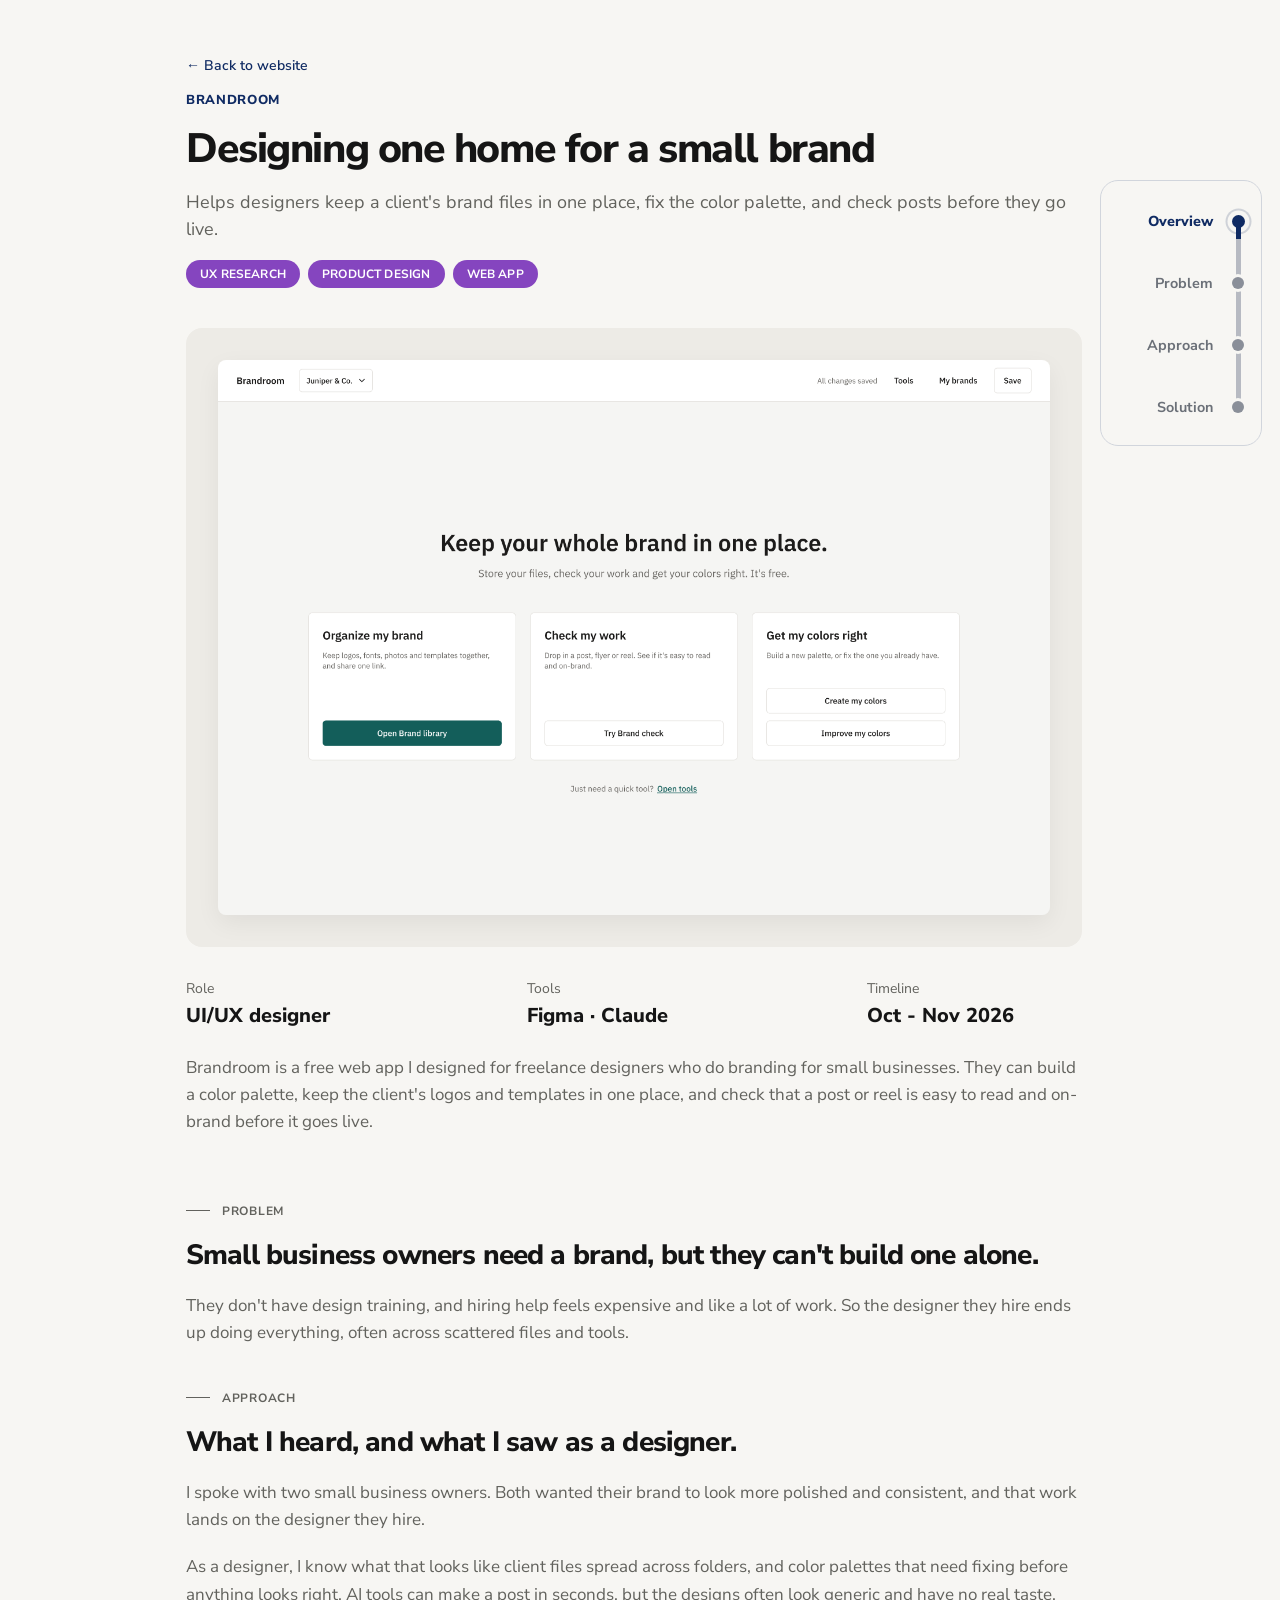
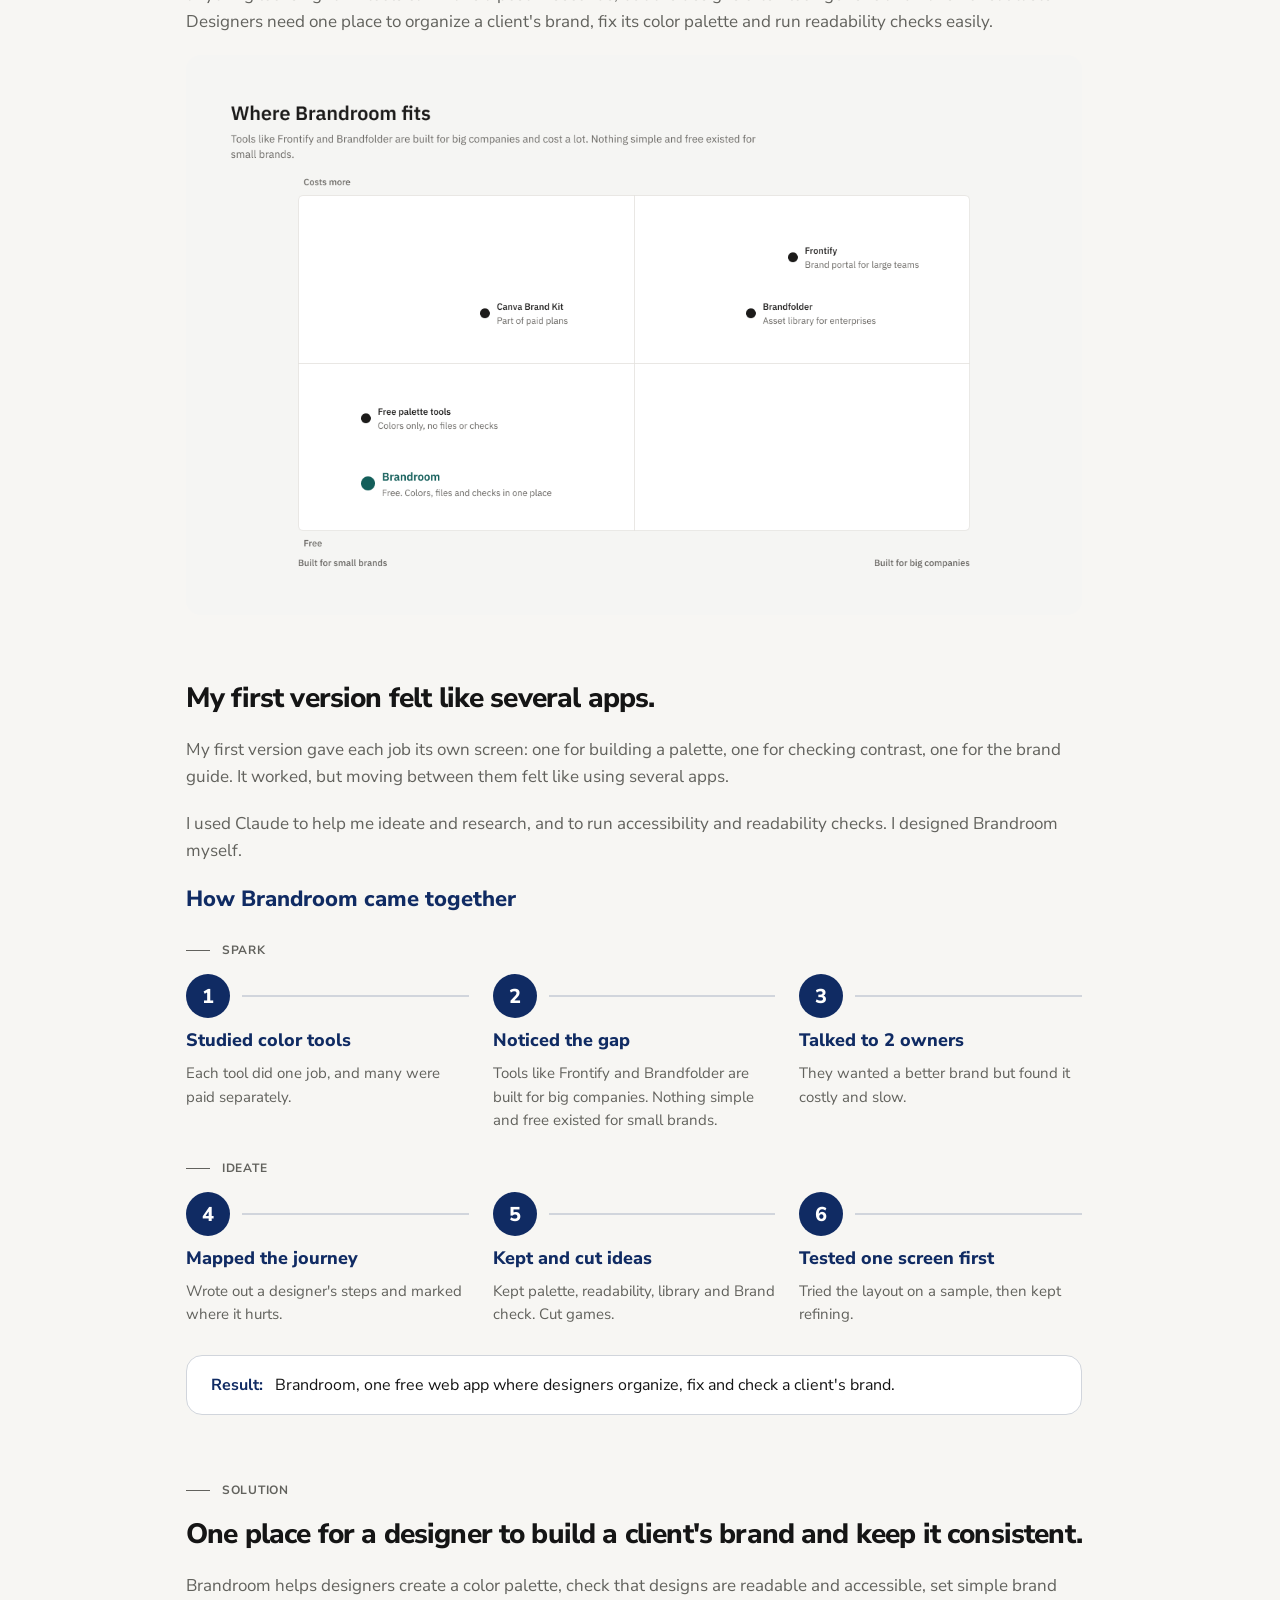
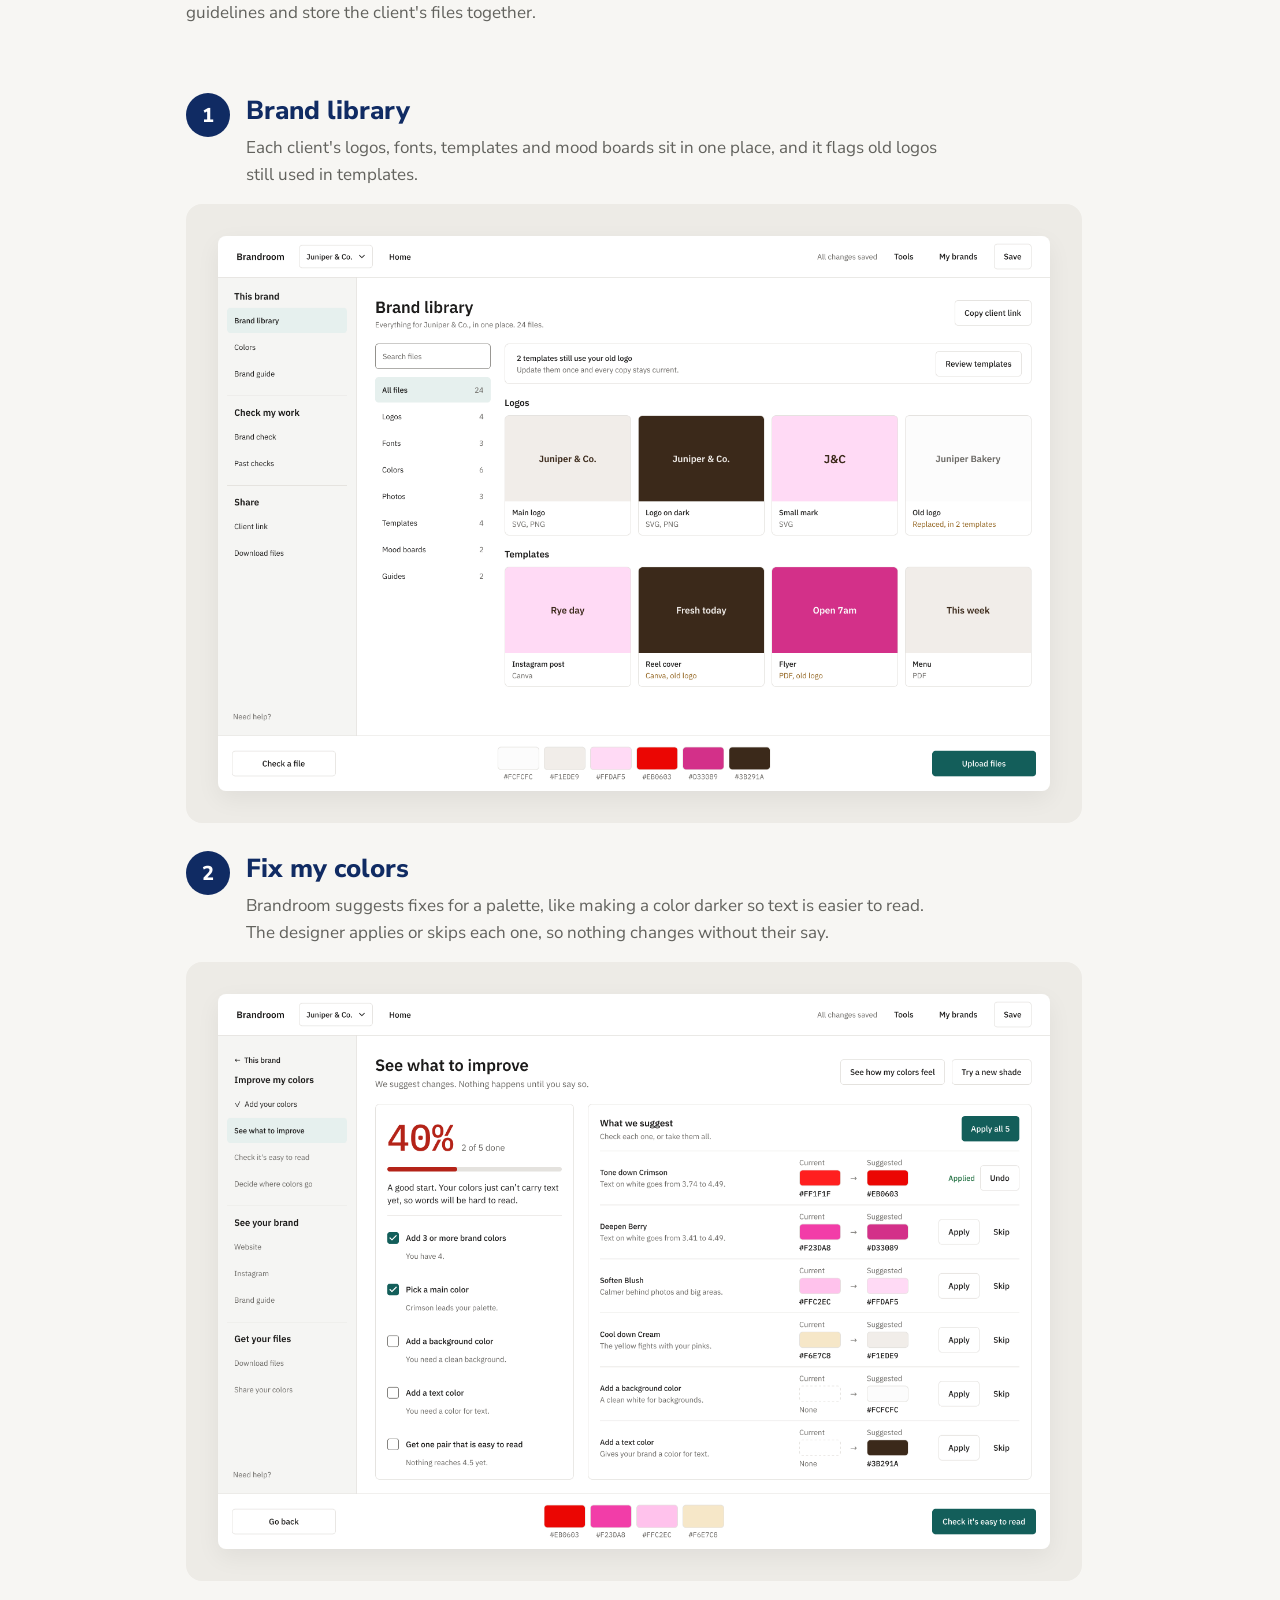
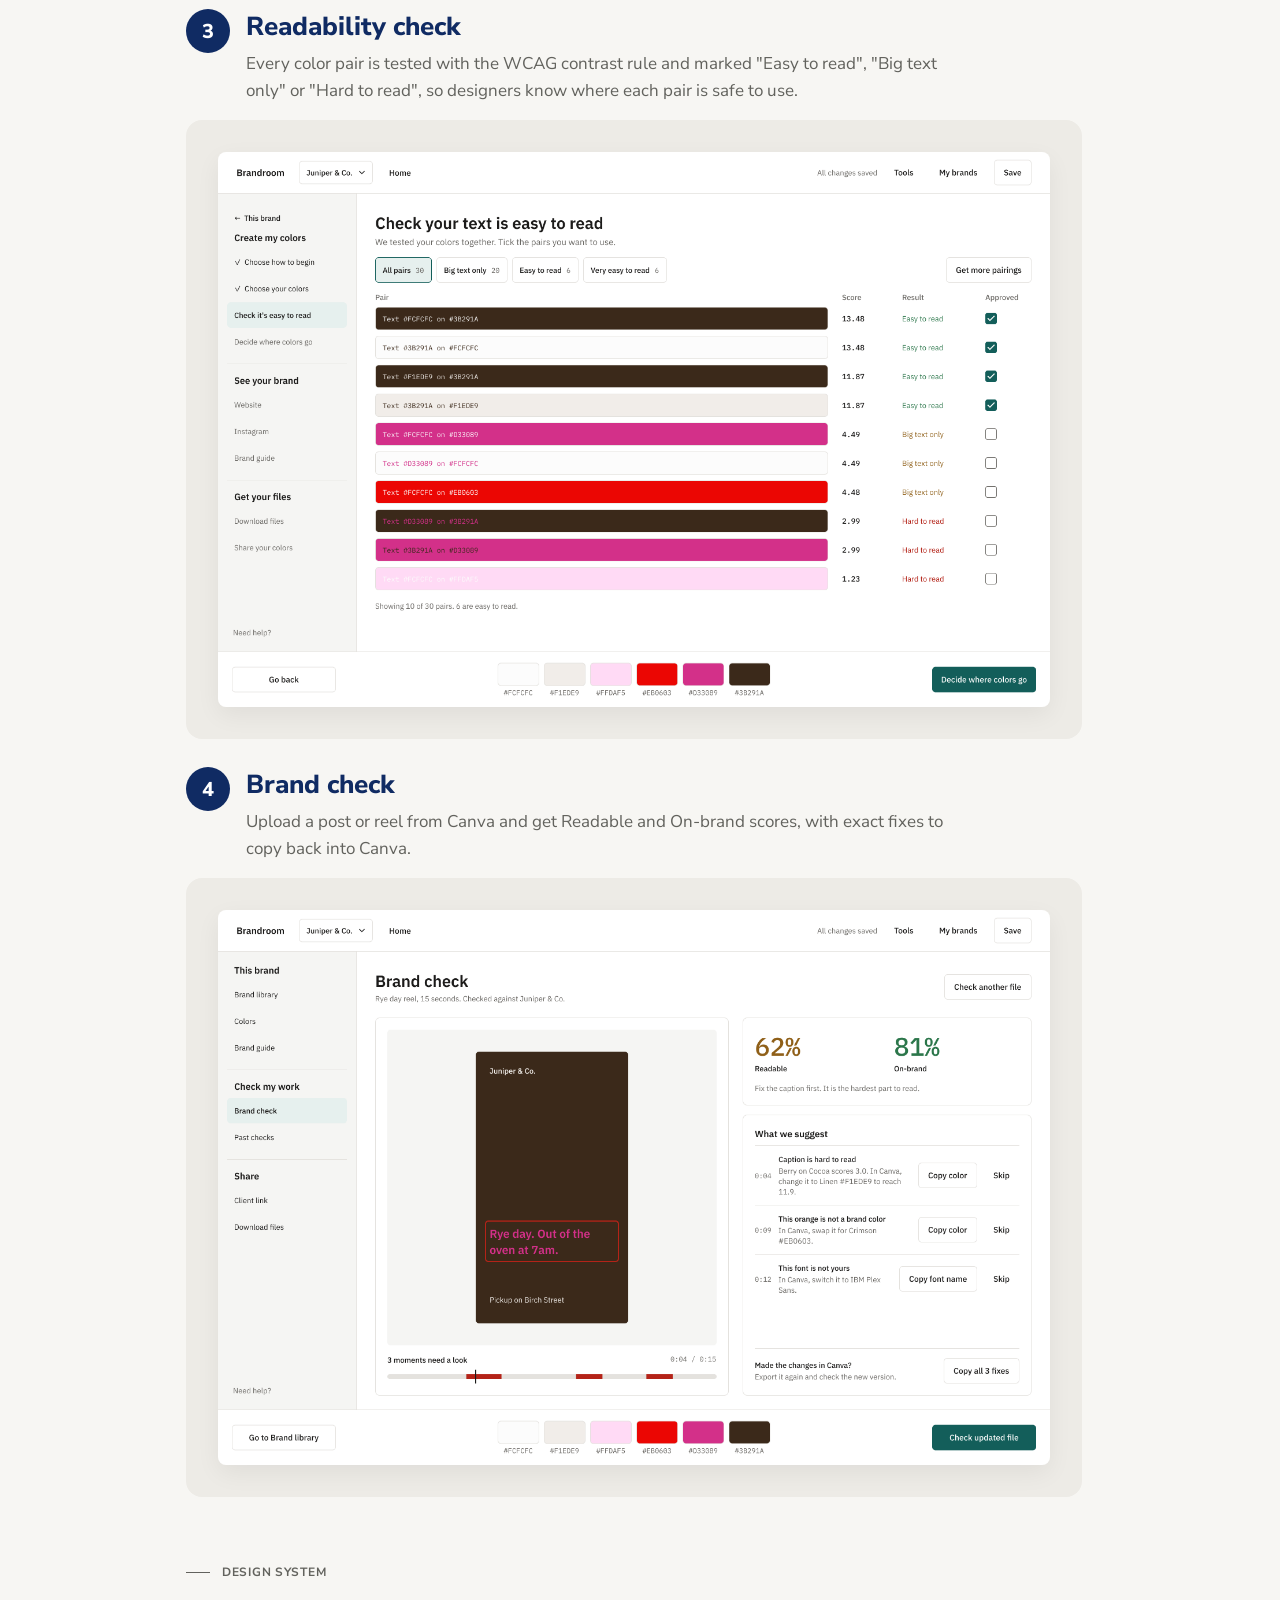
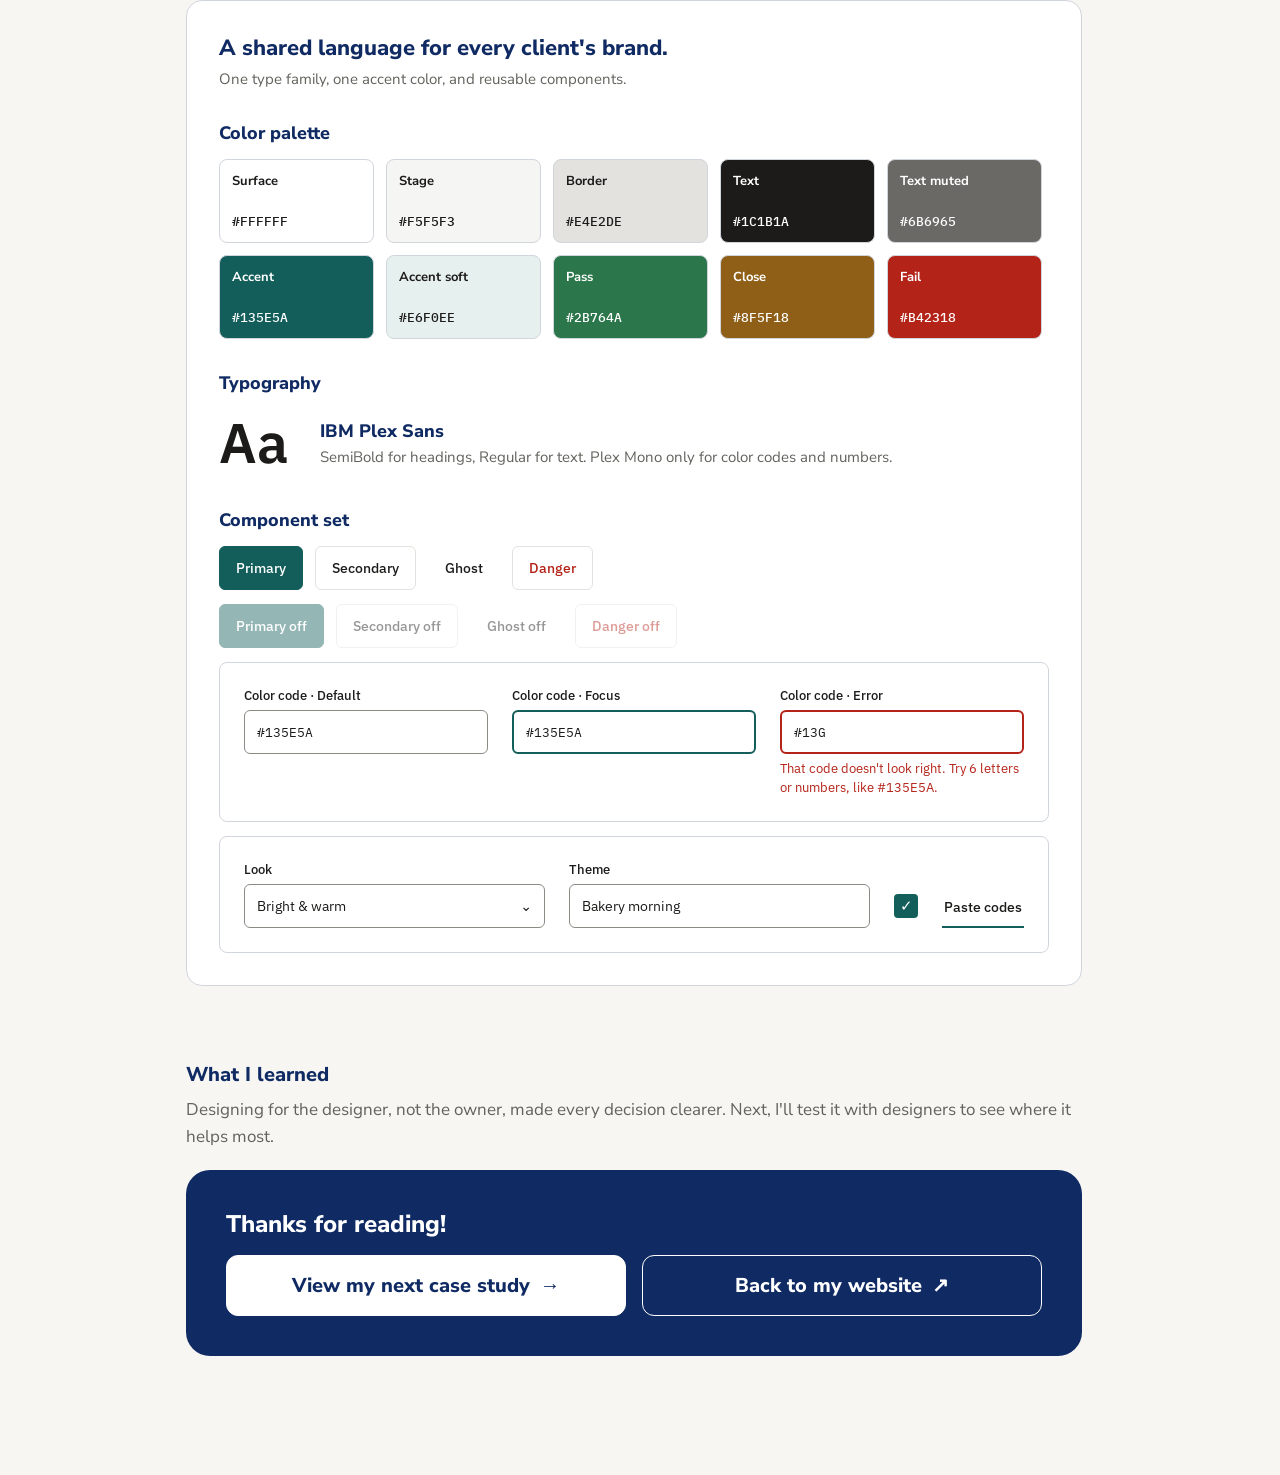
==== brandroom/index.html @ 2a458a7a "Update Brandroom case study subtitle Co-Authored-By: Claude Opus 5.5 <noreply@anthropic.com>" ====
<!doctype html>
<html lang="en">
<head>
<meta charset="UTF-8"><meta name="viewport" content="width=device-width, initial-scale=1"><meta name="theme-color" content="#f7f6f3">
<title>Brandroom | UX/UI case study</title>
<link rel="canonical" href="https://sanjithuiux.design/brandroom/">
<meta name="description" content="A free web app helping designers build a small business's brand, fix its colors and check posts for readability.">
<link rel="icon" href="/assets/favicon.svg" type="image/svg+xml">
<link rel="preconnect" href="https://fonts.googleapis.com"><link rel="preconnect" href="https://fonts.gstatic.com" crossorigin>
<link href="https://fonts.googleapis.com/css2?family=Nunito+Sans:opsz,wght@6..12,400;6..12,600;6..12,700;6..12,800&family=IBM+Plex+Sans:wght@500;600&family=IBM+Plex+Mono:wght@500&display=swap" rel="stylesheet">
<link rel="stylesheet" href="brandroom.css?v=20261110-figma">
<link rel="stylesheet" href="/assets/site-analytics.css?v=20261028-cookieless">
<script src="/assets/site-analytics.js?v=20261029-resume" defer></script>
</head>
<body>
<a class="skip-link" href="#the-problem">Skip to the case study</a>

<nav class="rail" aria-label="Case study sections">
  <span class="progress" aria-hidden="true"></span>
  <ol>
    <li><a href="#overview" aria-current="true">Overview</a></li>
    <li><a href="#the-problem">Problem</a></li>
    <li><a href="#approach">Approach</a></li>
    <li><a href="#the-idea">Solution</a></li>
  </ol>
</nav>

<main class="page">
  <header class="m-header">
    <a class="round" href="/" aria-label="Return to portfolio homepage"><svg viewBox="0 0 24 24" fill="none" stroke="currentColor" stroke-width="1.8" stroke-linecap="round" stroke-linejoin="round" aria-hidden="true"><path d="m3 10 9-7 9 7M5 9v12h5v-7h4v7h5V9"/></svg></a>
    <span class="name">Brandroom</span>
    <button class="round m-toggle" type="button" aria-label="Open section menu" aria-expanded="false" aria-controls="m-menu"><svg viewBox="0 0 24 24" fill="none" stroke="currentColor" stroke-width="2" stroke-linecap="round" aria-hidden="true"><path d="M4 7h16M4 12h16M4 17h16"/></svg></button>
    <nav class="m-menu" id="m-menu" aria-label="Case study sections">
      <a href="#overview">Overview</a><a href="#the-problem">Problem</a><a href="#approach">Approach</a><a href="#the-idea">Solution</a>
    </nav>
  </header>

  <section class="block overview" id="overview" aria-label="Brandroom project overview">
    <a class="back-link" href="/"><span aria-hidden="true">← </span>Back to website</a>
    <p class="kicker">Brandroom</p>
    <h1>Designing one home for a small brand</h1>
    <p class="lede">Helps designers keep a client's brand files in one place, fix the color palette, and check posts before they go live.</p>
    <ul class="tags" aria-label="Project focus"><li>UX Research</li><li>Product Design</li><li>Web App</li></ul>
    <figure class="shot"><img src="assets/brandroom-start.png" alt="Brandroom start screen with three choices: organize my brand, check my work, and get my colors right." width="1440" height="960" fetchpriority="high" decoding="async"></figure>
    <dl class="facts">
      <div><dt>Role</dt><dd>UI/UX designer</dd></div>
      <div><dt>Tools</dt><dd>Figma · Claude</dd></div>
      <div><dt>Timeline</dt><dd>Oct - Nov 2026</dd></div>
    </dl>
    <p class="body">Brandroom is a free web app I designed for freelance designers who do branding for small businesses. They can build a color palette, keep the client's logos and templates in one place, and check that a post or reel is easy to read and on-brand before it goes live.</p>
  </section>

  <section class="block" id="the-problem" aria-labelledby="problem-title">
    <p class="eyebrow">Problem</p>
    <h2 id="problem-title">Small business owners need a brand, but they can't build one alone.</h2>
    <p class="body">They don't have design training, and hiring help feels expensive and like a lot of work. So the designer they hire ends up doing everything, often across scattered files and tools.</p>
  </section>

  <section class="block" id="approach" aria-labelledby="approach-title">
    <p class="eyebrow">Approach</p>
    <h2 id="approach-title">What I heard, and what I saw as a designer.</h2>
    <p class="body">I spoke with two small business owners. Both wanted their brand to look more polished and consistent, and that work lands on the designer they hire.</p>
    <p class="body">As a designer, I know what that looks like client files spread across folders, and color palettes that need fixing before anything looks right. AI tools can make a post in seconds, but the designs often look generic and have no real taste. Designers need one place to organize a client's brand, fix its color palette and run readability checks easily.</p>
    <figure class="figure"><img src="assets/brandroom-where-it-fits.png" alt="Positioning map. Frontify and Brandfolder are costly tools built for big companies. Canva Brand Kit is part of paid plans. Free palette tools only handle colors. Brandroom is free and built for small brands, with colors, files and checks in one place." width="1280" height="800" loading="lazy" decoding="async"></figure>
  </section>

  <section class="block" aria-labelledby="define-title">
    <h2 id="define-title">My first version felt like several apps.</h2>
    <p class="body">My first version gave each job its own screen: one for building a palette, one for checking contrast, one for the brand guide. It worked, but moving between them felt like using several apps.</p>
    <p class="body">I used Claude to help me ideate and research, and to run accessibility and readability checks. I designed Brandroom myself.</p>
    <section class="timeline" aria-labelledby="timeline-title">
      <h3 id="timeline-title">How Brandroom came together</h3>
      <div class="tl-group">
        <p class="eyebrow">Spark</p>
        <ol class="steps">
          <li><div class="step-top"><span class="num" aria-hidden="true">1</span></div><h4>Studied color tools</h4><p>Each tool did one job, and many were paid separately.</p></li>
          <li><div class="step-top"><span class="num" aria-hidden="true">2</span></div><h4>Noticed the gap</h4><p>Tools like Frontify and Brandfolder are built for big companies. Nothing simple and free existed for small brands.</p></li>
          <li><div class="step-top"><span class="num" aria-hidden="true">3</span></div><h4>Talked to 2 owners</h4><p>They wanted a better brand but found it costly and slow.</p></li>
        </ol>
      </div>
      <div class="tl-group">
        <p class="eyebrow">Ideate</p>
        <ol class="steps" start="4">
          <li><div class="step-top"><span class="num" aria-hidden="true">4</span></div><h4>Mapped the journey</h4><p>Wrote out a designer's steps and marked where it hurts.</p></li>
          <li><div class="step-top"><span class="num" aria-hidden="true">5</span></div><h4>Kept and cut ideas</h4><p>Kept palette, readability, library and Brand check. Cut games.</p></li>
          <li><div class="step-top"><span class="num" aria-hidden="true">6</span></div><h4>Tested one screen first</h4><p>Tried the layout on a sample, then kept refining.</p></li>
        </ol>
      </div>
      <p class="result"><strong>Result:</strong> Brandroom, one free web app where designers organize, fix and check a client's brand.</p>
    </section>
  </section>

  <section class="block" id="the-idea" aria-labelledby="solution-title">
    <p class="eyebrow">Solution</p>
    <h2 id="solution-title">One place for a designer to build a client's brand and keep it consistent.</h2>
    <p class="body">Brandroom helps designers create a color palette, check that designs are readable and accessible, set simple brand guidelines and store the client's files together.</p>
  </section>

  <ol class="screens" aria-label="Brandroom screens">
    <li>
      <div class="screen-head"><span class="num" aria-hidden="true">1</span><div><h3>Brand library</h3><p>Each client's logos, fonts, templates and mood boards sit in one place, and it flags old logos still used in templates.</p></div></div>
      <figure class="shot"><img src="assets/brandroom-library.png" alt="Brand library showing folders, logo and template cards, and a warning that two templates still use the old logo." width="1440" height="960" loading="lazy" decoding="async"></figure>
    </li>
    <li>
      <div class="screen-head"><span class="num" aria-hidden="true">2</span><div><h3>Fix my colors</h3><p>Brandroom suggests fixes for a palette, like making a color darker so text is easier to read. The designer applies or skips each one, so nothing changes without their say.</p></div></div>
      <figure class="shot"><img src="assets/brandroom-fix-colors.png" alt="Fix my colors screen with a 40% health score, a checklist, and six suggested color fixes, each with a before and after swatch." width="1440" height="960" loading="lazy" decoding="async"></figure>
    </li>
    <li>
      <div class="screen-head"><span class="num" aria-hidden="true">3</span><div><h3>Readability check</h3><p>Every color pair is tested with the WCAG contrast rule and marked "Easy to read", "Big text only" or "Hard to read", so designers know where each pair is safe to use.</p></div></div>
      <figure class="shot"><img src="assets/brandroom-readability.png" alt="Readability check listing every pair of brand colors with its contrast score and a label: easy to read, big text only, or hard to read." width="1440" height="960" loading="lazy" decoding="async"></figure>
    </li>
    <li>
      <div class="screen-head"><span class="num" aria-hidden="true">4</span><div><h3>Brand check</h3><p>Upload a post or reel from Canva and get Readable and On-brand scores, with exact fixes to copy back into Canva.</p></div></div>
      <figure class="shot"><img src="assets/brandroom-brand-check.png" alt="Brand check result for a reel, with a Readable score of 62%, an On-brand score of 81%, and three fixes to copy into Canva." width="1440" height="960" loading="lazy" decoding="async"></figure>
    </li>
  </ol>

  <section class="block block--wide-gap" aria-labelledby="ds-title">
    <p class="eyebrow">Design system</p>
    <div class="ds-fit">
      <div class="ds">
        <div class="ds-head"><h3 id="ds-title">A shared language for every client's brand.</h3><p>One type family, one accent color, and reusable components.</p></div>
        <div class="ds-part">
          <h4>Color palette</h4>
          <ul class="swatches">
            <li style="--c:#FFFFFF">Surface<code>#FFFFFF</code></li>
            <li style="--c:#F5F5F3">Stage<code>#F5F5F3</code></li>
            <li style="--c:#E4E2DE">Border<code>#E4E2DE</code></li>
            <li class="dark" style="--c:#1C1B1A">Text<code>#1C1B1A</code></li>
            <li class="dark" style="--c:#6B6965">Text muted<code>#6B6965</code></li>
            <li class="dark" style="--c:#135E5A">Accent<code>#135E5A</code></li>
            <li style="--c:#E6F0EE">Accent soft<code>#E6F0EE</code></li>
            <li class="dark" style="--c:#2B764A">Pass<code>#2B764A</code></li>
            <li class="dark" style="--c:#8F5F18">Close<code>#8F5F18</code></li>
            <li class="dark" style="--c:#B42318">Fail<code>#B42318</code></li>
          </ul>
        </div>
        <div class="ds-part">
          <h4>Typography</h4>
          <div class="type-row"><strong aria-hidden="true">Aa</strong><div><b>IBM Plex Sans</b><span>SemiBold for headings, Regular for text. Plex Mono only for color codes and numbers.</span></div></div>
        </div>
        <div class="ds-part">
          <h4>Component set</h4>
          <div class="btn-row" aria-label="Button styles"><span class="btn btn--primary">Primary</span><span class="btn">Secondary</span><span class="btn btn--ghost">Ghost</span><span class="btn btn--danger">Danger</span></div>
          <div class="btn-row" aria-label="Disabled button styles"><span class="btn btn--primary btn--off">Primary off</span><span class="btn btn--off">Secondary off</span><span class="btn btn--ghost btn--off">Ghost off</span><span class="btn btn--danger btn--off">Danger off</span></div>
          <div class="panel" aria-label="Field states">
            <div class="field"><span>Color code · Default</span><div>#135E5A</div></div>
            <div class="field field--focus"><span>Color code · Focus</span><div>#135E5A</div></div>
            <div class="field field--error"><span>Color code · Error</span><div>#13G</div><small>That code doesn't look right. Try 6 letters or numbers, like #135E5A.</small></div>
          </div>
          <div class="panel panel--parts" aria-label="Form parts">
            <div class="field field--plex"><span>Look</span><div>Bright &amp; warm <span aria-hidden="true">⌄</span></div></div>
            <div class="field field--plex"><span>Theme</span><div>Bakery morning</div></div>
            <span class="check" aria-label="Checked">✓</span>
            <span class="tab">Paste codes</span>
          </div>
        </div>
      </div>
    </div>
  </section>

  <section class="block block--wide-gap" aria-labelledby="learned-title">
    <div class="learned"><h3 id="learned-title">What I learned</h3><p class="body">Designing for the designer, not the owner, made every decision clearer. Next, I'll test it with designers to see where it helps most.</p></div>
    <section class="thanks" aria-labelledby="closing-title">
      <h2 id="closing-title">Thanks for reading!</h2>
      <div class="thanks-actions">
        <a href="/drexel-works/">View my next case study <span aria-hidden="true">→</span></a>
        <a href="/">Back to my website <span aria-hidden="true">↗</span></a>
      </div>
    </section>
  </section>
</main>
<footer class="site-foot"></footer>
<script src="brandroom.js?v=20261110-figma" defer></script>
</body>
</html>
---- brandroom/brandroom.css ----
/* Brandroom case study. Every size, color and gap below comes from the Figma page
   "Case study – Brandroom" (desktop frame 1280 wide, mobile frame 375 wide). */

:root {
  --bg: #f7f6f3;
  --ink: #151515;
  --grey: #62625d;
  --navy: #102b63;
  --purple: #8545bf;
  --line: #d1d5dc;
  --shot: #edebe6;
  --sans: "Nunito Sans", "Avenir Next", "Helvetica Neue", Arial, sans-serif;
  --plex: "IBM Plex Sans", system-ui, sans-serif;
  --mono: "IBM Plex Mono", ui-monospace, monospace;
}

* { box-sizing: border-box; }
html { scroll-behavior: smooth; }
@media (prefers-reduced-motion: reduce) { html { scroll-behavior: auto; } }
body { margin: 0; background: var(--bg); color: var(--ink); font-family: var(--sans); -webkit-font-smoothing: antialiased; }
img { display: block; max-width: 100%; height: auto; }
a { color: inherit; }
h1, h2, h3, h4, p, ul, ol, figure { margin: 0; }
ul, ol { padding: 0; list-style: none; }
:focus-visible { outline: 3px solid var(--navy); outline-offset: 3px; border-radius: 4px; }

.skip-link { position: absolute; left: 16px; top: -60px; z-index: 50; padding: 12px 16px; border-radius: 8px; background: #fff; color: var(--navy); font-weight: 700; }
.skip-link:focus { top: 16px; }

/* Page column: 896 wide, 186 from the left at 1280 (Figma padding 56 / 198 / 71 / 186) */
.page { width: min(896px, calc(100vw - 384px)); margin-left: max(186px, calc(50% - 454px)); padding: 56px 0 71px; display: flex; flex-direction: column; gap: 67px; }
.block { display: flex; flex-direction: column; gap: 20px; }

/* Overview */
.overview { gap: 16px; }
.back-link { width: max-content; color: var(--navy); font-size: 14px; font-weight: 600; text-decoration: none; }
.back-link:hover { text-decoration: underline; }
.kicker { color: var(--navy); font-size: 13px; font-weight: 800; letter-spacing: .05em; text-transform: uppercase; }
h1 { font-size: 41px; font-weight: 800; line-height: 1.16; letter-spacing: -.035em; }
.lede { color: var(--grey); font-size: 18px; line-height: 1.55; }
.tags { display: flex; flex-wrap: wrap; gap: 8px; margin-bottom: 24px; }
.tags li { padding: 6px 14px; border-radius: 100px; background: var(--purple); color: #fff; font-size: 12px; font-weight: 700; letter-spacing: .015em; line-height: 16px; text-transform: uppercase; }
.facts { display: flex; justify-content: space-between; gap: 24px; margin: 0; padding: 16px 0 9px; }
.facts div { width: 215px; display: flex; flex-direction: column; gap: 4px; }
.facts dt { color: var(--grey); font-size: 14px; }
.facts dd { margin: 0; color: var(--ink); font-size: 20px; font-weight: 800; }

/* Section label: 24px line, 12px gap, 12px bold text */
.eyebrow { display: flex; align-items: center; gap: 12px; color: var(--grey); font-size: 12px; font-weight: 700; letter-spacing: .06em; line-height: 16px; text-transform: uppercase; }
.eyebrow::before { content: ""; width: 24px; height: 1px; background: var(--grey); }
h2 { font-size: 28px; font-weight: 800; line-height: 1.2; letter-spacing: -.03em; }
.body { color: var(--grey); font-size: 17px; line-height: 1.6; }

/* Image boxes */
.shot { padding: 32px; border-radius: 16px; background: var(--shot); }
.shot img { width: 100%; border-radius: 8px; box-shadow: 0 8px 24px rgba(0, 0, 0, .06); }
.figure img { width: 100%; border-radius: 16px; }

/* Timeline */
.timeline { display: flex; flex-direction: column; gap: 28px; }
.timeline > h3 { color: var(--navy); font-size: 22px; font-weight: 800; }
.tl-group { display: flex; flex-direction: column; gap: 16px; }
.steps { display: grid; grid-template-columns: repeat(3, minmax(0, 1fr)); gap: 24px; }
.steps li { display: flex; flex-direction: column; gap: 10px; }
.step-top { display: flex; align-items: center; gap: 12px; }
.step-top::after { content: ""; flex: 1; height: 2px; background: var(--line); }
.num { display: grid; flex: none; place-items: center; width: 44px; height: 44px; border-radius: 50%; background: var(--navy); color: #fff; font-size: 20px; font-weight: 800; }
.steps h4 { color: var(--navy); font-size: 18px; font-weight: 800; }
.steps p { color: var(--grey); font-size: 15px; line-height: 1.55; }
.result { display: flex; flex-wrap: wrap; gap: 4px 12px; padding: 18px 24px; border: 1px solid var(--line); border-radius: 16px; background: #fff; color: var(--ink); font-size: 16px; line-height: 1.4; }
.result strong { color: var(--navy); }

/* Numbered screens */
.screens { display: flex; flex-direction: column; gap: 28px; }
.screens > li { display: flex; flex-direction: column; gap: 16px; }
.screen-head { display: flex; align-items: flex-start; gap: 16px; }
.screen-head div { display: flex; flex-direction: column; gap: 6px; }
.screen-head h3 { color: var(--navy); font-size: 26px; font-weight: 800; }
.screen-head p { max-width: 700px; color: var(--grey); font-size: 17px; line-height: 1.6; }

/* Design system card (Figma: white, 1px #D1D5DC, radius 16, padding 32, gap 32) */
.ds-fit { width: 100%; }
.ds { width: 896px; max-width: 100%; display: flex; flex-direction: column; gap: 32px; padding: 32px; border: 1px solid var(--line); border-radius: 16px; background: #fff; }
.ds-head { display: flex; flex-direction: column; gap: 6px; }
.ds-head h3 { color: var(--navy); font-size: 22px; font-weight: 800; }
.ds-head p { color: var(--grey); font-size: 15px; }
.ds-part { display: flex; flex-direction: column; gap: 14px; }
.ds-part h4 { color: var(--navy); font-size: 18px; font-weight: 800; }
.swatches { display: grid; grid-template-columns: repeat(5, 155px); gap: 12px; }
.swatches li { display: flex; flex-direction: column; justify-content: space-between; height: 84px; padding: 12px; border: 1px solid var(--line); border-radius: 8px; background: var(--c); color: #1c1b1a; font-size: 13px; font-weight: 700; }
.swatches li.dark { color: #fff; }
.swatches code { font-family: var(--mono); font-size: 13px; font-weight: 500; }
.type-row { display: flex; align-items: center; gap: 32px; }
.type-row strong { font-family: var(--plex); font-size: 56px; font-weight: 600; line-height: 1.2; color: #1c1b1a; }
.type-row div { display: flex; flex-direction: column; gap: 4px; }
.type-row b { color: var(--navy); font-size: 18px; font-weight: 800; }
.type-row span { color: var(--grey); font-size: 15px; }
.btn-row { display: flex; flex-wrap: wrap; gap: 12px; }
.btn { display: inline-flex; align-items: center; height: 44px; padding: 0 16px; border: 1px solid #e4e2de; border-radius: 6px; background: #fff; color: #1c1b1a; font-family: var(--plex); font-size: 14px; font-weight: 500; }
.btn--primary { border-color: #135e5a; background: #135e5a; color: #fff; }
.btn--ghost { border-color: transparent; background: transparent; }
.btn--danger { color: #b42318; }
.btn--off { opacity: .45; }
.panel { display: grid; grid-template-columns: repeat(3, minmax(0, 1fr)); gap: 24px; padding: 24px; border: 1px solid var(--line); border-radius: 8px; }
.field > span { display: block; margin-bottom: 6px; color: #1c1b1a; font-family: var(--plex); font-size: 13px; font-weight: 500; }
.field > div { display: flex; align-items: center; justify-content: space-between; height: 44px; padding: 0 12px; border: 1px solid #8c8a85; border-radius: 6px; background: #fff; color: #1c1b1a; font-family: var(--mono); font-size: 13px; }
.field--plex > div { font-family: var(--plex); font-size: 14px; }
.field--focus > div { border: 2px solid #135e5a; }
.field--error > div { border: 2px solid #b42318; }
.field small { display: block; margin-top: 6px; color: #b42318; font-family: var(--plex); font-size: 13px; line-height: 1.4; }
.panel--parts { grid-template-columns: 1fr 1fr auto auto; align-items: end; }
.check { width: 24px; height: 24px; margin-bottom: 10px; border-radius: 4px; background: #135e5a; color: #fff; display: grid; place-items: center; font-size: 15px; }
.tab { padding: 0 2px 10px; border-bottom: 2px solid #135e5a; color: #1c1b1a; font-family: var(--plex); font-size: 14px; font-weight: 500; white-space: nowrap; }

/* Closing */
.learned { display: flex; flex-direction: column; gap: 8px; padding-top: 8px; }
.learned h3 { color: var(--navy); font-size: 20px; font-weight: 800; }
.thanks { display: flex; flex-direction: column; gap: 16px; padding: 40px; border-radius: 24px; background: var(--navy); color: #fff; }
.thanks h2 { color: #fff; font-size: 24px; letter-spacing: 0; }
.thanks-actions { display: flex; gap: 16px; }
.thanks-actions a { flex: 1; display: flex; justify-content: center; align-items: center; gap: 10px; padding: 16px 24px; border: 1.5px solid #fff; border-radius: 12px; font-size: 20px; font-weight: 800; text-decoration: none; }
.thanks-actions a:first-child { background: #fff; color: var(--navy); }
.thanks-actions a:hover { text-decoration: underline; }

/* Chapter rail: Figma 162 x 266 at x 1100, y 180; items 62 apart */
.rail { position: fixed; top: 180px; left: calc(50% + 460px); z-index: 10; width: 162px; height: 266px; border: 1px solid var(--line); border-radius: 18px; }
.rail ol { position: relative; height: 100%; }
.rail ol::before { content: ""; position: absolute; left: 134.5px; top: 40px; width: 5px; height: 186px; border-radius: 3px; background: #b7bac2; }
.rail .progress { position: absolute; left: 134.5px; top: 40px; width: 5px; height: 18px; background: var(--navy); transition: height .25s ease-out; }
.rail li { position: absolute; left: 0; right: 0; height: 24px; }
.rail li:nth-child(1) { top: 28px; } .rail li:nth-child(2) { top: 90px; } .rail li:nth-child(3) { top: 152px; } .rail li:nth-child(4) { top: 214px; }
.rail .progress { z-index: 1; }
.rail a { display: flex; justify-content: flex-end; align-items: center; gap: 0; height: 24px; padding-right: 48px; color: #6b7078; font-size: 14.4px; font-weight: 700; text-decoration: none; }
.rail a::after { content: ""; position: absolute; left: 131px; top: 6px; width: 12px; height: 12px; border-radius: 50%; background: #8a8f99; box-shadow: 0 0 0 3px var(--bg); }
.rail a[aria-current="true"] { color: var(--navy); font-weight: 800; }
.rail a[aria-current="true"]::after { left: 130.5px; top: 5.5px; width: 13px; height: 13px; background: var(--navy); box-shadow: 0 0 0 4.5px var(--bg), 0 0 0 6.5px #cfd2d8; }

/* Mobile header (hidden on desktop) */
.m-header { display: none; }

@media (max-width: 1180px) {
  .page { width: calc(100vw - 260px); margin-left: 48px; }
  .rail { left: auto; right: 32px; }
  .swatches { grid-template-columns: repeat(5, minmax(0, 1fr)); }
}

/* Phone: Figma mobile frame, padding 16, sections 56 apart */
@media (max-width: 760px) {
  .rail { display: none; }
  .page { width: auto; margin: 0; padding: 0 16px 48px; gap: 56px; }
  .m-header { position: relative; display: flex; align-items: center; gap: 10px; padding-top: 16px; }
  .m-header .round { display: grid; place-items: center; width: 44px; height: 44px; flex: none; border: 1px solid var(--line); border-radius: 50%; background: #fff; color: var(--navy); cursor: pointer; }
  .m-header .round svg { width: 20px; height: 20px; }
  .m-header .name { flex: 1; color: var(--navy); font-size: 22px; font-weight: 800; }
  .m-menu { position: absolute; top: 68px; right: 0; z-index: 20; display: none; min-width: 200px; padding: 8px; border: 1px solid var(--line); border-radius: 16px; background: #fff; box-shadow: 0 12px 32px rgba(16, 43, 99, .12); }
  .m-menu.open { display: block; }
  .m-menu a { display: block; padding: 12px 14px; border-radius: 10px; color: var(--navy); font-size: 16px; font-weight: 700; text-decoration: none; }
  .m-menu a:hover { background: #eef1f6; }
  .back-link, .kicker { display: none; }
  h1 { font-size: 20px; }
  .lede { font-size: 14.4px; }
  .tags { display: grid; grid-template-columns: 1fr 1fr; }
  .tags li { text-align: center; }
  .shot { padding: 12px; border-radius: 6px; }
  .shot img { border-radius: 3px; }
  .figure img { border-radius: 6px; }
  .facts { flex-wrap: wrap; justify-content: flex-start; column-gap: 12px; row-gap: 20px; padding: 20px 0 20px 12px; border-block: 1px solid var(--line); }
  .facts div { width: calc(50% - 12px); text-align: center; }
  .facts div:last-child:nth-child(odd) { width: 100%; }
  .facts dd { font-size: 16px; }
  h2 { font-size: 18px; }
  .body { font-size: 14.4px; }
  .timeline > h3 { font-size: 18px; }
  .steps { grid-template-columns: 1fr; gap: 16px; }
  .steps li { display: grid; grid-template-columns: 36px 1fr; column-gap: 12px; row-gap: 4px; }
  .step-top { grid-row: span 2; align-self: start; }
  .step-top::after { display: none; }
  .num { width: 36px; height: 36px; font-size: 16px; }
  .steps h4 { font-size: 16px; }
  .steps p { font-size: 14.4px; }
  .result { flex-direction: column; padding: 14px 16px; border-radius: 12px; font-size: 14.4px; }
  .screen-head h3 { font-size: 18px; }
  .screen-head p { font-size: 14.4px; }
  .ds-fit { overflow: hidden; }
  .ds { max-width: none; }
  .learned h3 { font-size: 16px; }
  .learned p { font-size: 14.4px; }
  .thanks { padding: 24px 20px; }
  .thanks h2 { font-size: 18px; }
  .thanks-actions { flex-direction: column; gap: 12px; }
  .thanks-actions a { font-size: 16px; padding: 14px 24px; }
}

@media (max-width: 760px) { .block--wide-gap { gap: 35px; } }

/* Privacy link added by the site script */
.site-foot { display: flex; justify-content: center; padding: 0 16px 48px; }
.site-foot a { color: var(--grey); font-size: 14px; }

/* Figma places Approach 43px below the Problem text */
#the-problem { margin-bottom: -24px; }
@media (max-width: 760px) { #the-problem { margin-bottom: 0; } }
---- assets/site-analytics.css ----
.site-privacy-links {
  display: flex;
  justify-content: center;
  padding: 20px;
  color: #3f444a;
}
.site-privacy-links a {
  display: inline-flex;
  align-items: center;
  min-height: 44px;
  padding: 6px 0;
  color: inherit;
  font: 400 14px/1.5 "Inter", "Nunito Sans", Arial, sans-serif;
  text-decoration: underline;
  text-underline-offset: 4px;
}
.site-privacy-links a:focus-visible {
  outline: 3px solid #315bb4;
  outline-offset: 4px;
}
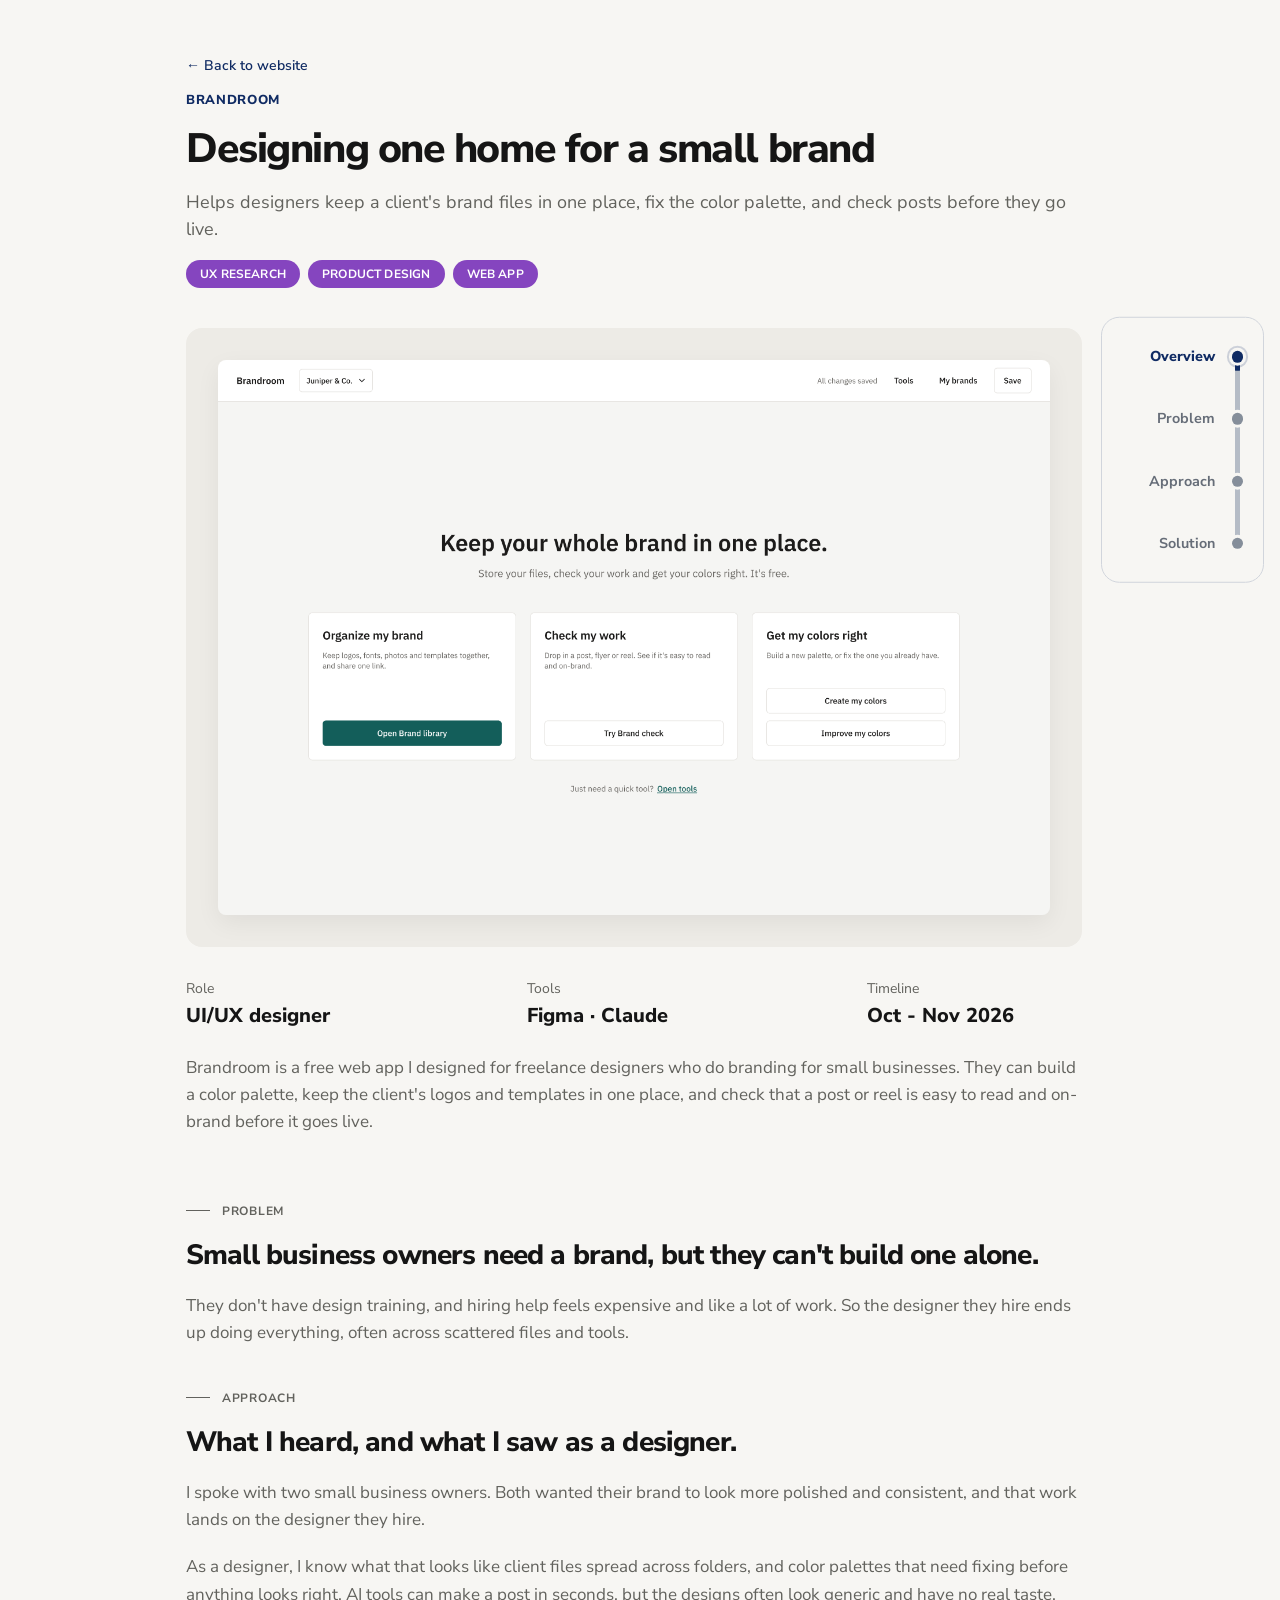
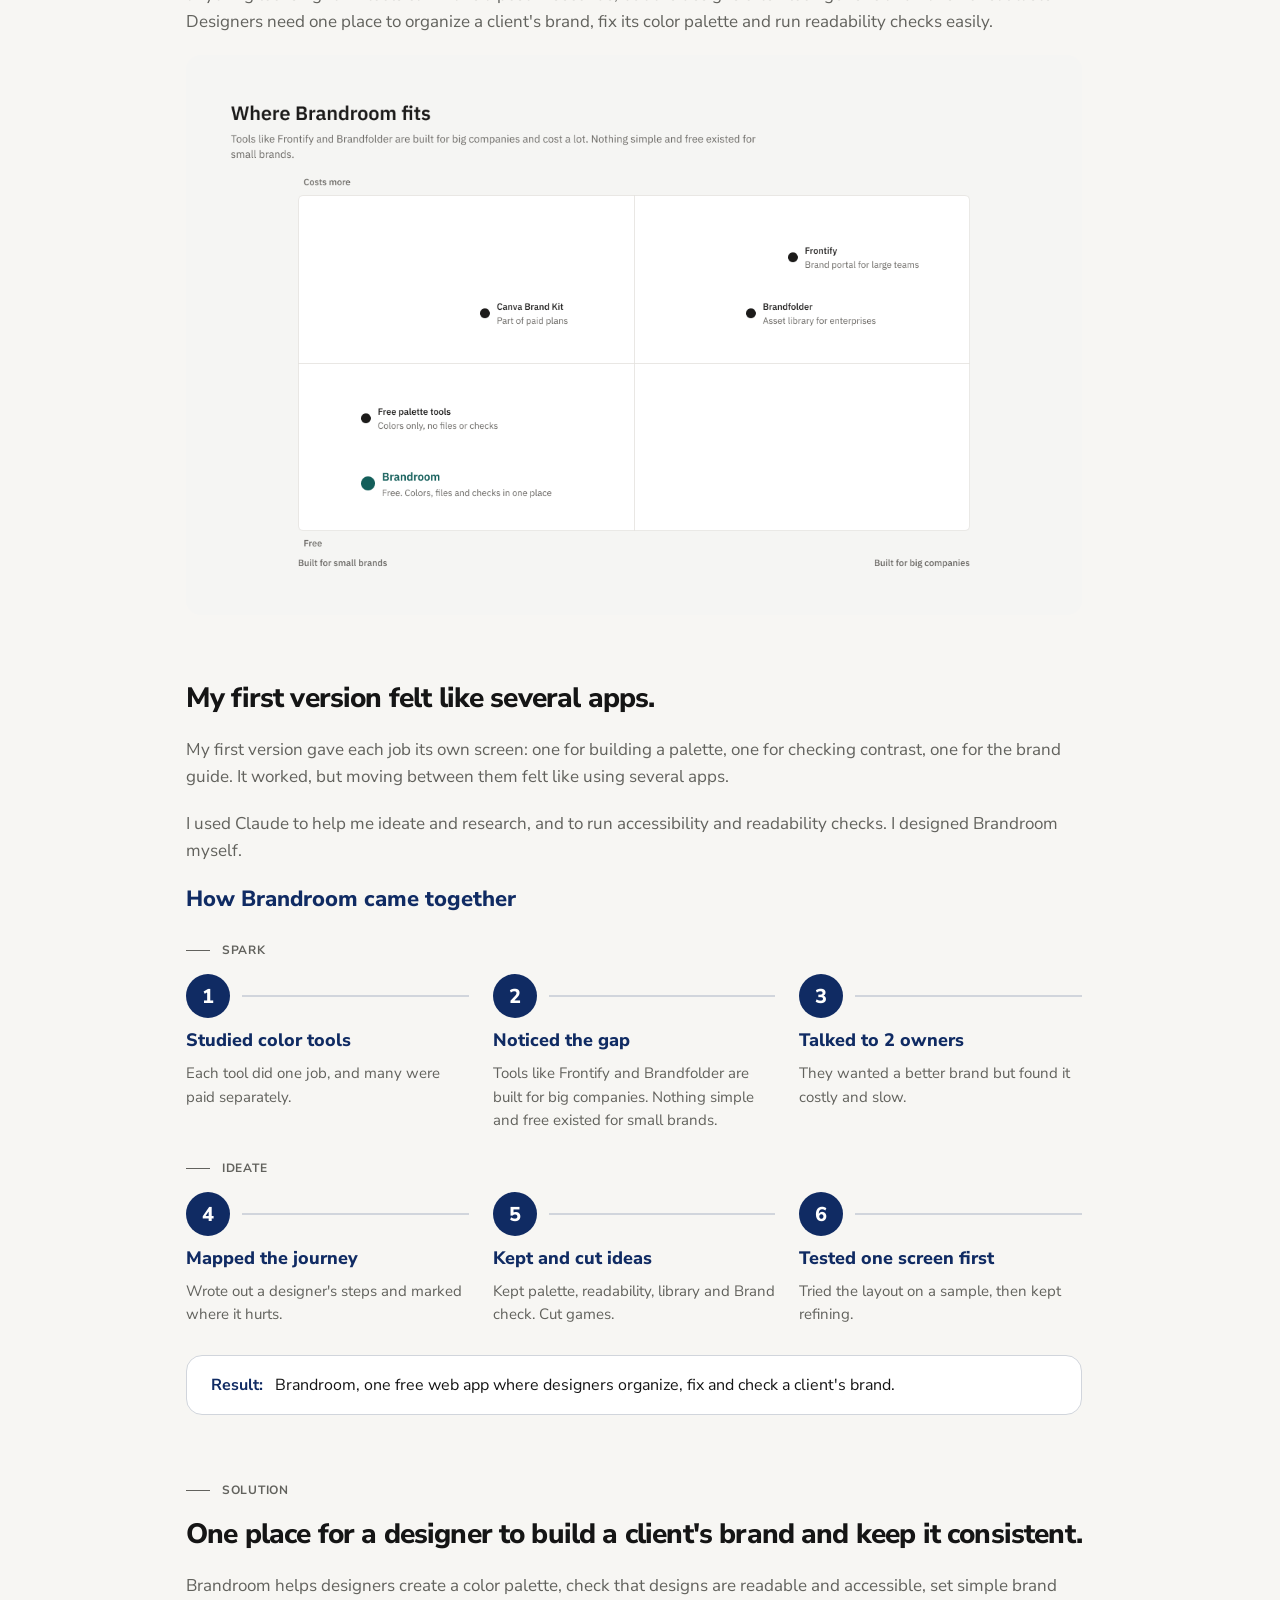
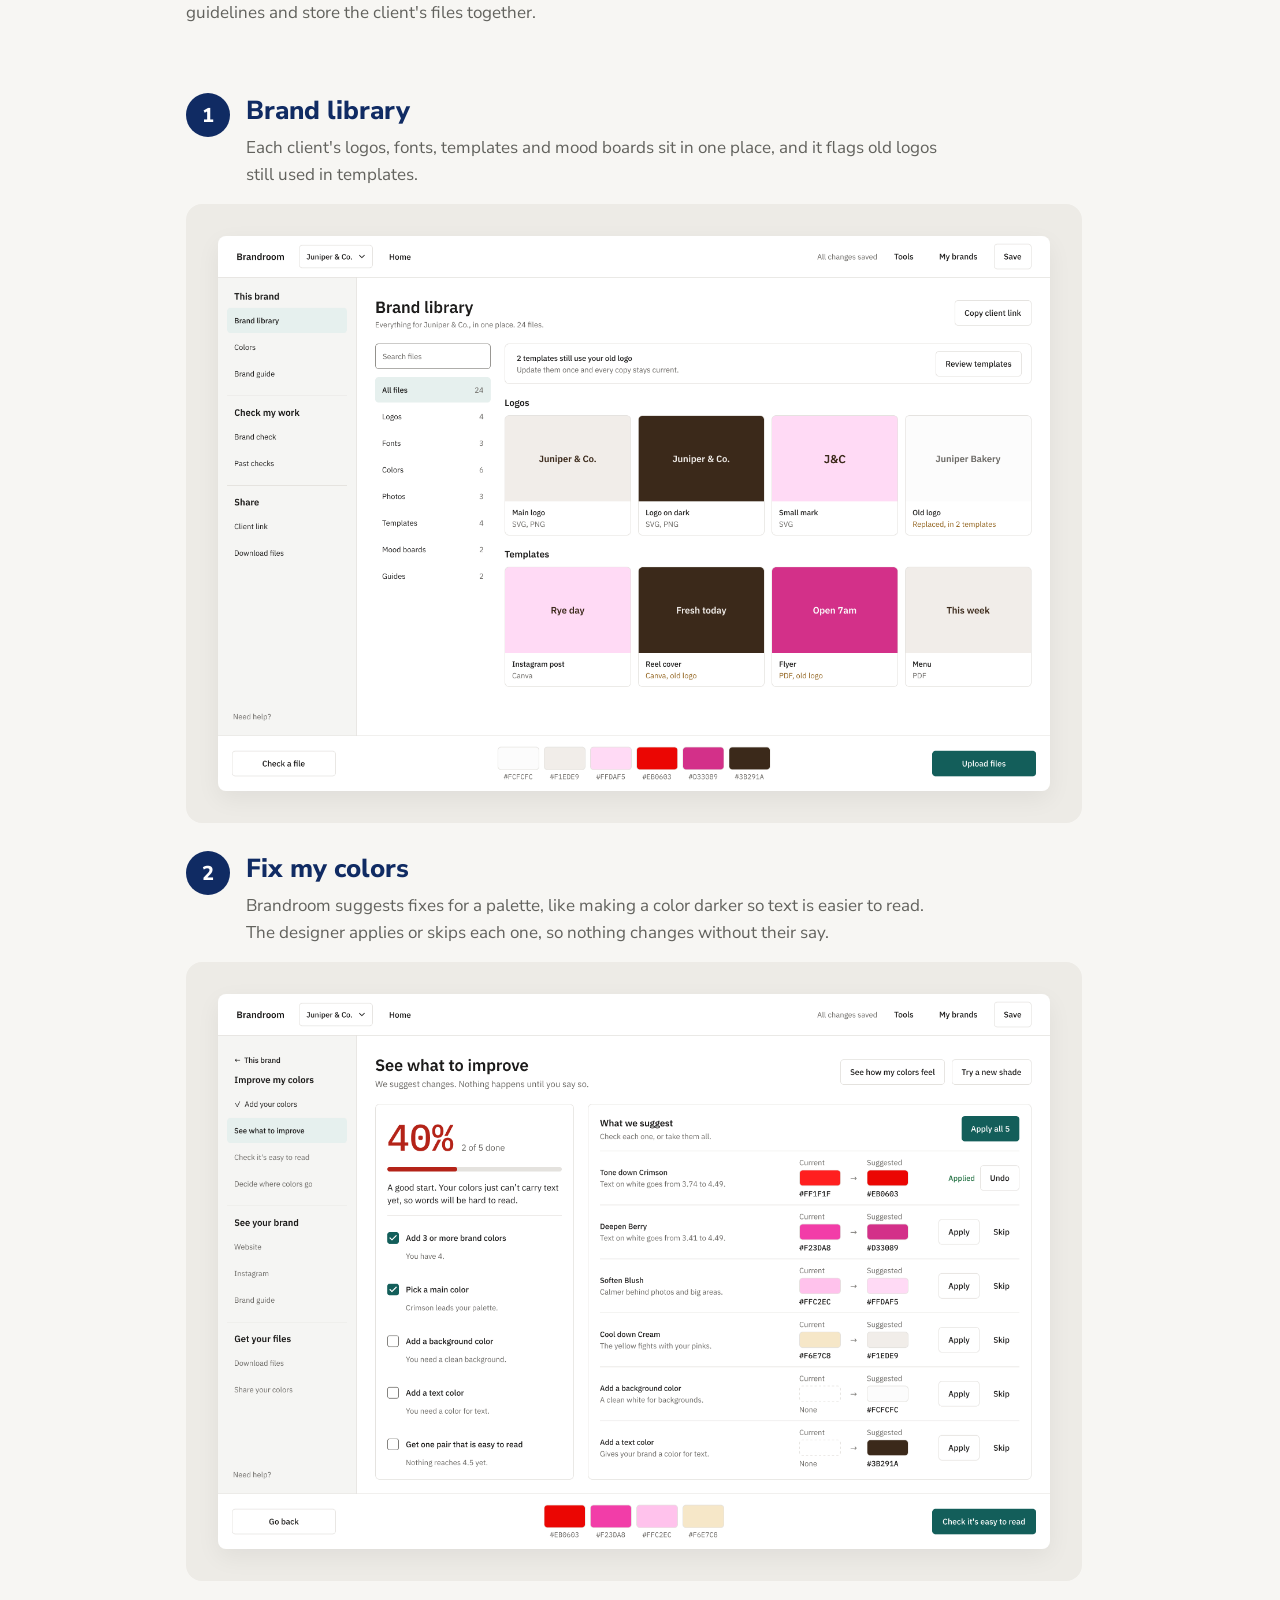
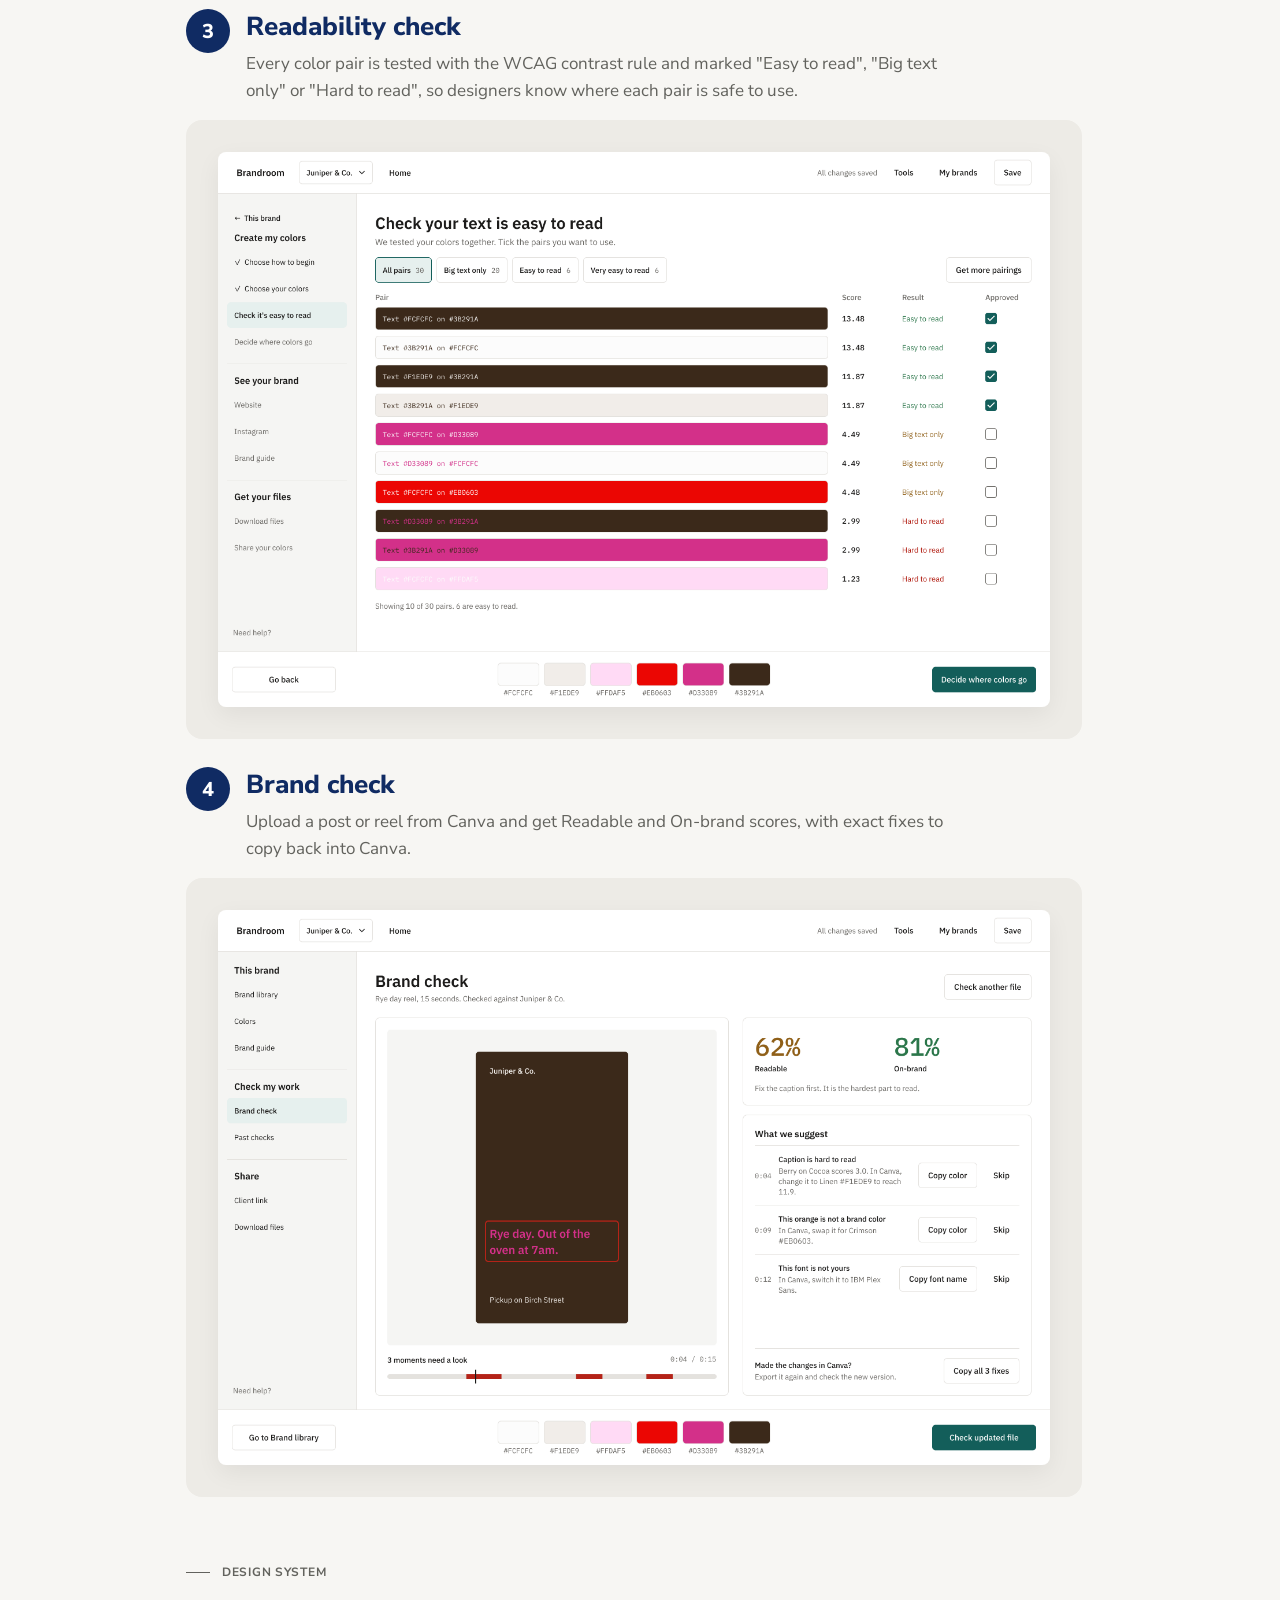
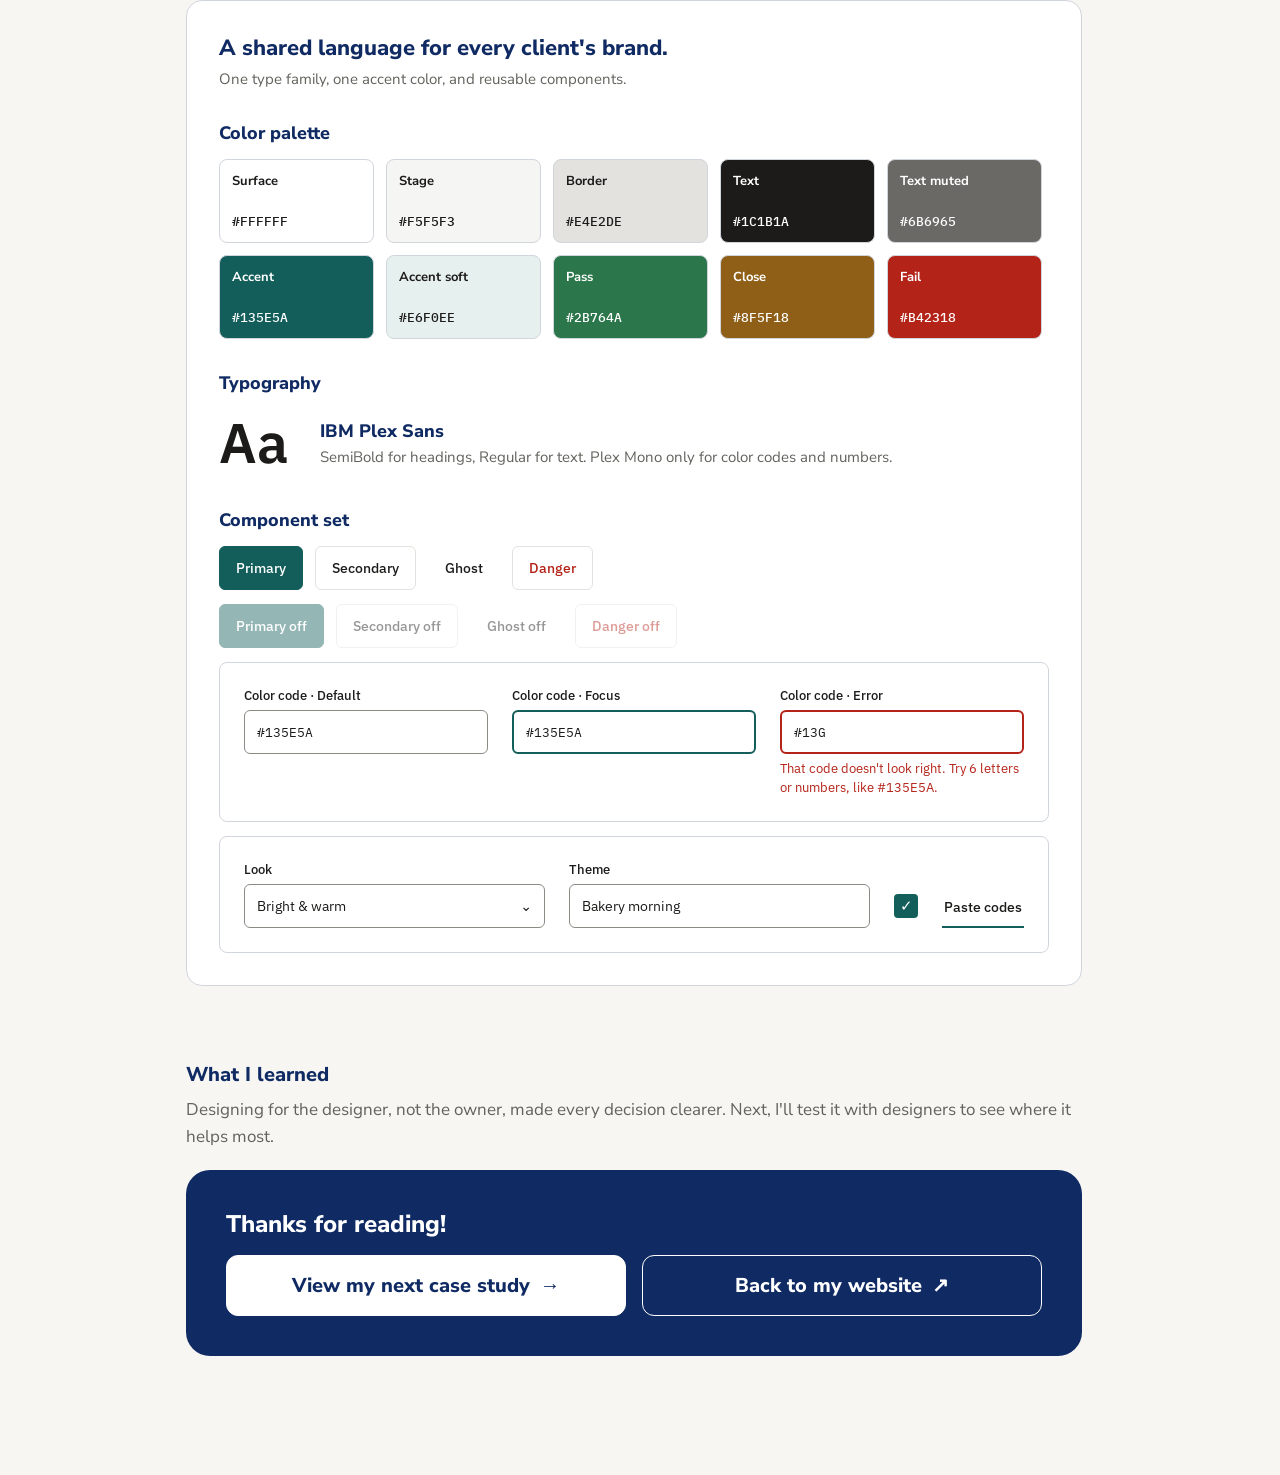
==== commit c81da11e: "Use the Drexel Works chapter nav on the Brandroom case study Co-Authored-By: Claude Opus 5.5 <norepl" ====
--- a/brandroom/index.html
+++ b/brandroom/index.html
@@ -1,6 +1,7 @@
 <!doctype html>
 <html lang="en">
 <head>
+<script>document.documentElement.classList.add('chapter-menu-pending');</script>
 <meta charset="UTF-8"><meta name="viewport" content="width=device-width, initial-scale=1"><meta name="theme-color" content="#f7f6f3">
 <title>Brandroom | UX/UI case study</title>
 <link rel="canonical" href="https://sanjithuiux.design/brandroom/">
@@ -8,31 +9,25 @@
 <link rel="icon" href="/assets/favicon.svg" type="image/svg+xml">
 <link rel="preconnect" href="https://fonts.googleapis.com"><link rel="preconnect" href="https://fonts.gstatic.com" crossorigin>
 <link href="https://fonts.googleapis.com/css2?family=Nunito+Sans:opsz,wght@6..12,400;6..12,600;6..12,700;6..12,800&family=IBM+Plex+Sans:wght@500;600&family=IBM+Plex+Mono:wght@500&display=swap" rel="stylesheet">
-<link rel="stylesheet" href="brandroom.css?v=20261110-figma">
+<link rel="stylesheet" href="brandroom.css?v=20261110-nav">
 <link rel="stylesheet" href="/assets/site-analytics.css?v=20261028-cookieless">
 <script src="/assets/site-analytics.js?v=20261029-resume" defer></script>
 </head>
 <body>
 <a class="skip-link" href="#the-problem">Skip to the case study</a>
 
-<nav class="rail" aria-label="Case study sections">
-  <span class="progress" aria-hidden="true"></span>
-  <ol>
-    <li><a href="#overview" aria-current="true">Overview</a></li>
-    <li><a href="#the-problem">Problem</a></li>
-    <li><a href="#approach">Approach</a></li>
-    <li><a href="#the-idea">Solution</a></li>
-  </ol>
+<button class="mobile-menu-toggle" type="button" aria-label="Open section menu" aria-expanded="false" aria-controls="chapter-menu"><span aria-hidden="true"></span><span aria-hidden="true"></span><span aria-hidden="true"></span></button>
+<nav class="chapter-rail" id="chapter-menu" aria-label="Case study sections">
+  <a class="chapter-link" href="#overview" aria-label="Overview section"><span class="chapter-label" aria-hidden="true">Overview</span><span class="chapter-dot" aria-hidden="true"></span></a>
+  <a class="chapter-link" href="#the-problem" aria-label="Problem section"><span class="chapter-label" aria-hidden="true">Problem</span><span class="chapter-dot" aria-hidden="true"></span></a>
+  <a class="chapter-link" href="#approach" aria-label="Approach section"><span class="chapter-label" aria-hidden="true">Approach</span><span class="chapter-dot" aria-hidden="true"></span></a>
+  <a class="chapter-link" href="#the-idea" aria-label="Solution section"><span class="chapter-label" aria-hidden="true">Solution</span><span class="chapter-dot" aria-hidden="true"></span></a>
 </nav>
 
 <main class="page">
   <header class="m-header">
     <a class="round" href="/" aria-label="Return to portfolio homepage"><svg viewBox="0 0 24 24" fill="none" stroke="currentColor" stroke-width="1.8" stroke-linecap="round" stroke-linejoin="round" aria-hidden="true"><path d="m3 10 9-7 9 7M5 9v12h5v-7h4v7h5V9"/></svg></a>
     <span class="name">Brandroom</span>
-    <button class="round m-toggle" type="button" aria-label="Open section menu" aria-expanded="false" aria-controls="m-menu"><svg viewBox="0 0 24 24" fill="none" stroke="currentColor" stroke-width="2" stroke-linecap="round" aria-hidden="true"><path d="M4 7h16M4 12h16M4 17h16"/></svg></button>
-    <nav class="m-menu" id="m-menu" aria-label="Case study sections">
-      <a href="#overview">Overview</a><a href="#the-problem">Problem</a><a href="#approach">Approach</a><a href="#the-idea">Solution</a>
-    </nav>
   </header>
 
   <section class="block overview" id="overview" aria-label="Brandroom project overview">
@@ -171,6 +166,6 @@
   </section>
 </main>
 <footer class="site-foot"></footer>
-<script src="brandroom.js?v=20261110-figma" defer></script>
+<script src="brandroom.js?v=20261110-nav" defer></script>
 </body>
 </html>
--- a/brandroom/brandroom.css
+++ b/brandroom/brandroom.css
@@ -15,7 +15,7 @@
 }
 
 * { box-sizing: border-box; }
-html { scroll-behavior: smooth; }
+html { scroll-behavior: smooth; scroll-padding-top: 24px; }
 @media (prefers-reduced-motion: reduce) { html { scroll-behavior: auto; } }
 body { margin: 0; background: var(--bg); color: var(--ink); font-family: var(--sans); -webkit-font-smoothing: antialiased; }
 img { display: block; max-width: 100%; height: auto; }
@@ -122,40 +122,20 @@
 .thanks-actions a:first-child { background: #fff; color: var(--navy); }
 .thanks-actions a:hover { text-decoration: underline; }
 
-/* Chapter rail: Figma 162 x 266 at x 1100, y 180; items 62 apart */
-.rail { position: fixed; top: 180px; left: calc(50% + 460px); z-index: 10; width: 162px; height: 266px; border: 1px solid var(--line); border-radius: 18px; }
-.rail ol { position: relative; height: 100%; }
-.rail ol::before { content: ""; position: absolute; left: 134.5px; top: 40px; width: 5px; height: 186px; border-radius: 3px; background: #b7bac2; }
-.rail .progress { position: absolute; left: 134.5px; top: 40px; width: 5px; height: 18px; background: var(--navy); transition: height .25s ease-out; }
-.rail li { position: absolute; left: 0; right: 0; height: 24px; }
-.rail li:nth-child(1) { top: 28px; } .rail li:nth-child(2) { top: 90px; } .rail li:nth-child(3) { top: 152px; } .rail li:nth-child(4) { top: 214px; }
-.rail .progress { z-index: 1; }
-.rail a { display: flex; justify-content: flex-end; align-items: center; gap: 0; height: 24px; padding-right: 48px; color: #6b7078; font-size: 14.4px; font-weight: 700; text-decoration: none; }
-.rail a::after { content: ""; position: absolute; left: 131px; top: 6px; width: 12px; height: 12px; border-radius: 50%; background: #8a8f99; box-shadow: 0 0 0 3px var(--bg); }
-.rail a[aria-current="true"] { color: var(--navy); font-weight: 800; }
-.rail a[aria-current="true"]::after { left: 130.5px; top: 5.5px; width: 13px; height: 13px; background: var(--navy); box-shadow: 0 0 0 4.5px var(--bg), 0 0 0 6.5px #cfd2d8; }
-
-/* Mobile header (hidden on desktop) */
 .m-header { display: none; }
 
 @media (max-width: 1180px) {
   .page { width: calc(100vw - 260px); margin-left: 48px; }
-  .rail { left: auto; right: 32px; }
   .swatches { grid-template-columns: repeat(5, minmax(0, 1fr)); }
 }
 
 /* Phone: Figma mobile frame, padding 16, sections 56 apart */
 @media (max-width: 760px) {
-  .rail { display: none; }
   .page { width: auto; margin: 0; padding: 0 16px 48px; gap: 56px; }
   .m-header { position: relative; display: flex; align-items: center; gap: 10px; padding-top: 16px; }
   .m-header .round { display: grid; place-items: center; width: 44px; height: 44px; flex: none; border: 1px solid var(--line); border-radius: 50%; background: #fff; color: var(--navy); cursor: pointer; }
   .m-header .round svg { width: 20px; height: 20px; }
   .m-header .name { flex: 1; color: var(--navy); font-size: 22px; font-weight: 800; }
-  .m-menu { position: absolute; top: 68px; right: 0; z-index: 20; display: none; min-width: 200px; padding: 8px; border: 1px solid var(--line); border-radius: 16px; background: #fff; box-shadow: 0 12px 32px rgba(16, 43, 99, .12); }
-  .m-menu.open { display: block; }
-  .m-menu a { display: block; padding: 12px 14px; border-radius: 10px; color: var(--navy); font-size: 16px; font-weight: 700; text-decoration: none; }
-  .m-menu a:hover { background: #eef1f6; }
   .back-link, .kicker { display: none; }
   h1 { font-size: 20px; }
   .lede { font-size: 14.4px; }
@@ -200,3 +180,123 @@
 /* Figma places Approach 43px below the Problem text */
 #the-problem { margin-bottom: -24px; }
 @media (max-width: 760px) { #the-problem { margin-bottom: 0; } }
+
+/* Chapter rail: copied from Drexel Works so both case studies navigate the same way. */
+.chapter-rail {
+  --chapter-progress: 0;
+  position: fixed;
+  z-index: 20;
+  top: 50%;
+  right: 16px;
+  transform: translateY(-50%);
+  display: grid;
+  gap: 11.5px;
+  width: 163.3px;
+  padding: 13.8px 11.5px;
+  border: 1px solid #d1d5dc;
+  border-radius: 18.4px;
+  background: transparent;
+  box-shadow: none;
+}
+
+.chapter-rail::before,
+.chapter-rail::after {
+  content: "";
+  position: absolute;
+  z-index: -1;
+  top: 39.1px;
+  bottom: 39.1px;
+  right: 23px;
+  width: 4.6px;
+  border-radius: 999px;
+  background: #b5bcc6;
+  pointer-events: none;
+}
+
+.chapter-rail::after {
+  background: var(--navy);
+  transform: scaleY(var(--chapter-progress));
+  transform-origin: top;
+}
+
+.chapter-link {
+  position: relative;
+  display: grid;
+  grid-template-columns: minmax(0, 1fr) 27.6px;
+  align-items: center;
+  justify-items: center;
+  gap: 9.2px;
+  width: 100%;
+  height: 50.6px;
+  border-radius: 9.2px;
+  text-decoration: none;
+}
+
+.chapter-dot {
+  width: 11.5px;
+  height: 11.5px;
+  border-radius: 50%;
+  background: #858e9a;
+  box-shadow: 0 0 0 3px var(--bg);
+}
+
+.chapter-link[data-complete] .chapter-dot {
+  background: var(--navy);
+}
+
+.chapter-link[aria-current] .chapter-dot {
+  background: var(--navy);
+  box-shadow: 0 0 0 3px var(--bg), 0 0 0 5px rgba(16, 43, 99, .18);
+}
+
+.chapter-label {
+  justify-self: end;
+  color: #666d78;
+  font-size: 14.375px;
+  font-weight: 700;
+  line-height: 1.5;
+  white-space: nowrap;
+}
+
+.chapter-link[aria-current] .chapter-label {
+  color: var(--navy);
+  font-weight: 800;
+}
+
+
+@media (max-width: 1200px) {
+  .chapter-rail { right: 10px; width: 128.8px; padding: 9.2px 6.9px; }
+  .chapter-rail::before, .chapter-rail::after { top: 34.5px; bottom: 34.5px; right: 14.95px; }
+  .chapter-link { grid-template-columns: minmax(0, 1fr) 20.7px; gap: 4.6px; }
+  .chapter-label { font-size: 12.65px; }
+}
+@media (max-height: 320px) and (min-width: 761px) {
+  .chapter-rail { gap: 4px; padding-block: 8px; max-height: calc(100svh - 16px); overflow-y: auto; }
+  .chapter-link { height: 44px; }
+  .chapter-rail::before, .chapter-rail::after { top: 30px; bottom: 30px; }
+}
+.mobile-menu-toggle { display: none; }
+
+/* Phone: same top dropdown and motion as Drexel Works. */
+@media (max-width: 760px) {
+  html { scroll-padding-top: 80px; }
+  .m-header { padding-right: 52px; }
+  .chapter-rail { position: relative; top: auto; right: auto; transform: none; grid-template-columns: repeat(4, minmax(0, 1fr)); gap: 0; width: calc(100% - 32px); max-height: none; margin: 12px 16px 0; padding: 12px 4px; border-radius: 18px; background: var(--bg); overflow-y: auto; }
+  :is(.chapter-menu-pending, .chapter-menu-ready) .chapter-rail { position: fixed; top: 12px; right: 72px; left: 16px; width: auto; max-height: calc(100svh - 24px); margin: 0; transform: translateY(-6px); opacity: 0; visibility: hidden; pointer-events: none; box-shadow: 0 8px 24px rgba(16, 43, 99, .08); transition: transform 500ms cubic-bezier(.45, 0, .55, 1), opacity 500ms cubic-bezier(.45, 0, .55, 1), visibility 0s 500ms; }
+  .chapter-menu-ready .chapter-rail[data-menu-open] { transform: translateY(0); opacity: 1; visibility: visible; pointer-events: auto; transition-delay: 0s; }
+  .chapter-menu-pending .chapter-rail, .chapter-rail[data-menu-reset] { transition: none !important; }
+  .chapter-rail::before, .chapter-rail::after { top: 23px; bottom: auto; left: calc(12.5% + 3px); right: calc(12.5% + 3px); width: auto; height: 3px; }
+  .chapter-rail::after { transform: scaleX(var(--chapter-progress)); transform-origin: left; }
+  .chapter-link { grid-template-columns: minmax(0, 1fr); grid-template-rows: 22px 30px; gap: 2px; height: 54px; }
+  .chapter-dot { grid-row: 1; grid-column: 1; width: 10px; height: 10px; }
+  .chapter-label { grid-row: 2; grid-column: 1; justify-self: center; font-size: clamp(9px, 2.6vw, 12px); line-height: 1.2; text-align: center; white-space: normal; }
+  .chapter-menu-ready .mobile-menu-toggle { position: fixed; z-index: 40; top: 16px; right: 16px; display: grid; place-items: center; width: 44px; height: 44px; padding: 0; border: 1px solid var(--line); border-radius: 50%; background: var(--bg); color: var(--navy); box-shadow: 0 3px 12px rgba(16, 43, 99, .08); cursor: pointer; }
+  .mobile-menu-toggle span { position: absolute; width: 19px; height: 2px; border-radius: 2px; background: currentColor; transition: transform 200ms ease, opacity 160ms ease; }
+  .mobile-menu-toggle span:first-child { transform: translateY(-6px); }
+  .mobile-menu-toggle span:last-child { transform: translateY(6px); }
+  .mobile-menu-toggle[aria-expanded="true"] span:first-child { transform: rotate(45deg); }
+  .mobile-menu-toggle[aria-expanded="true"] span:nth-child(2) { opacity: 0; }
+  .mobile-menu-toggle[aria-expanded="true"] span:last-child { transform: rotate(-45deg); }
+}
+@media (prefers-reduced-motion: reduce) { .chapter-rail, .chapter-rail::after, .mobile-menu-toggle span { transition: none !important; } }
+@media print { .chapter-rail, .mobile-menu-toggle { display: none !important; } }
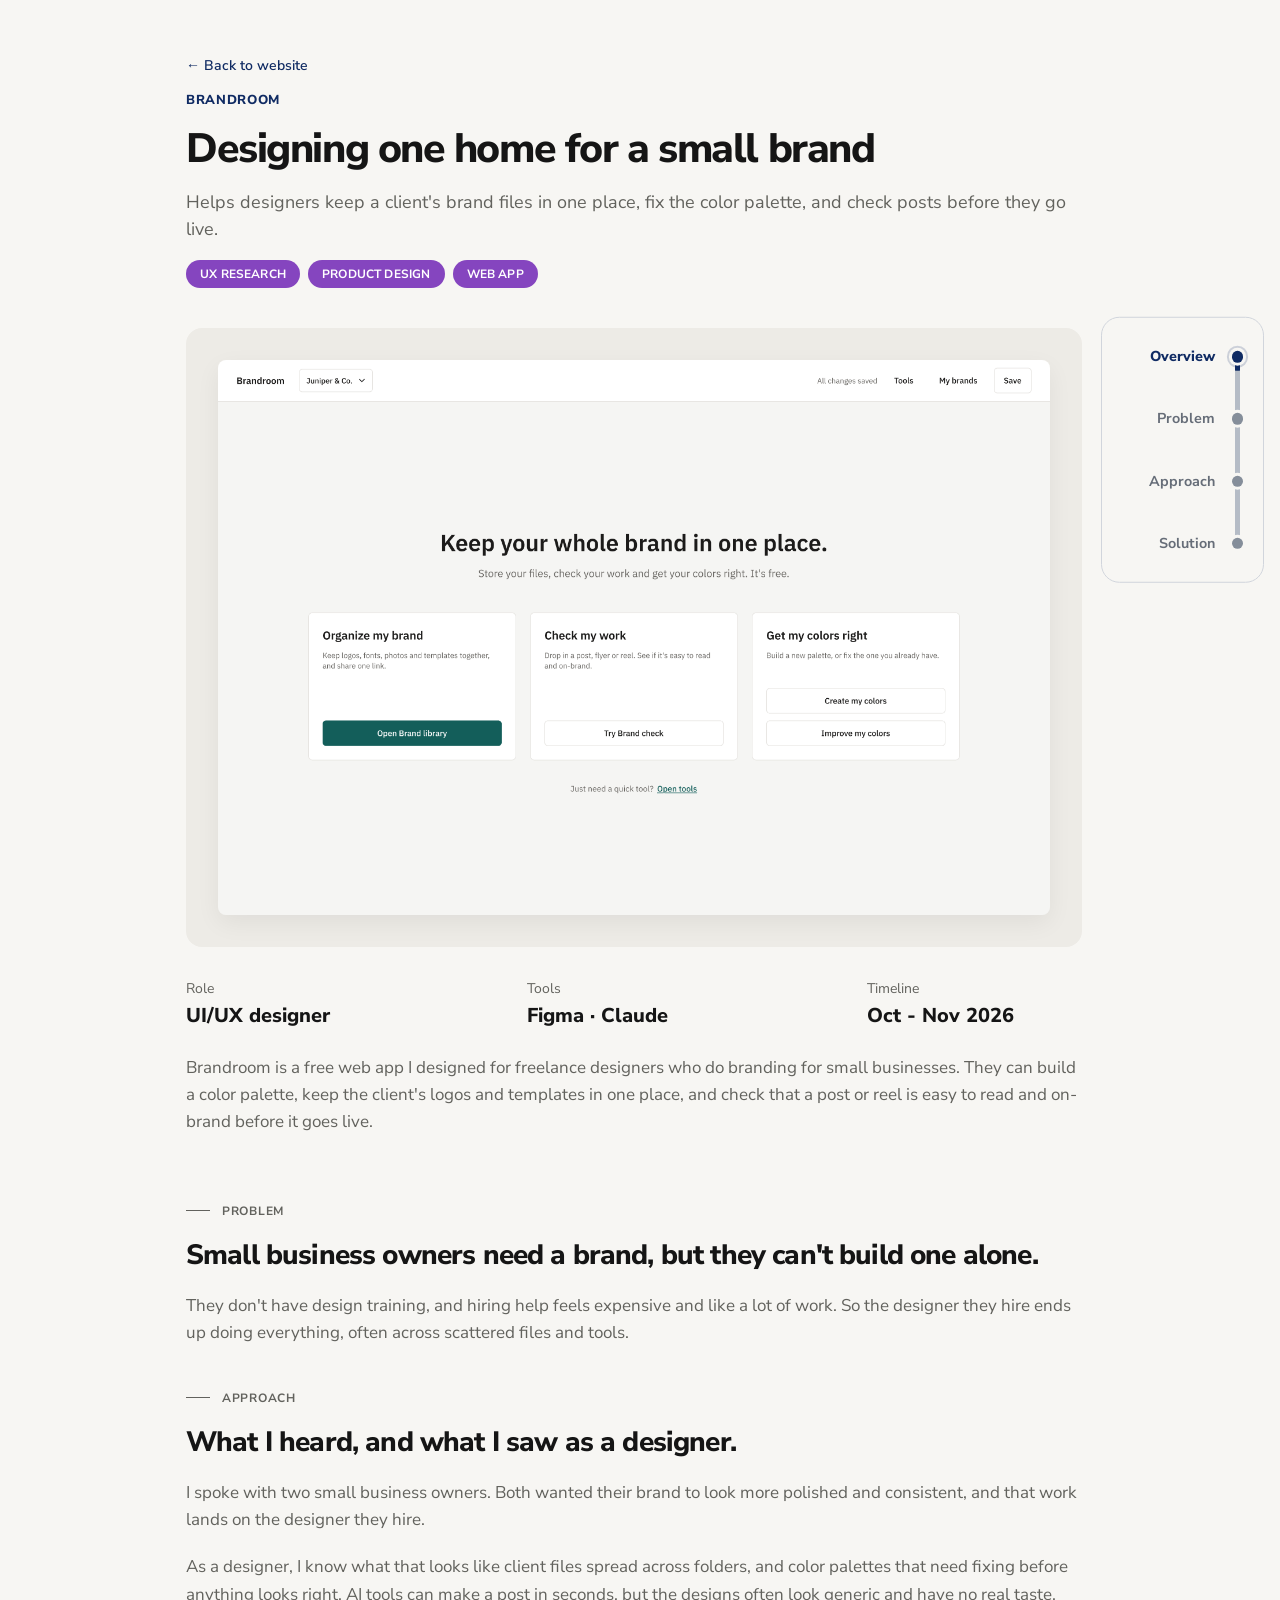
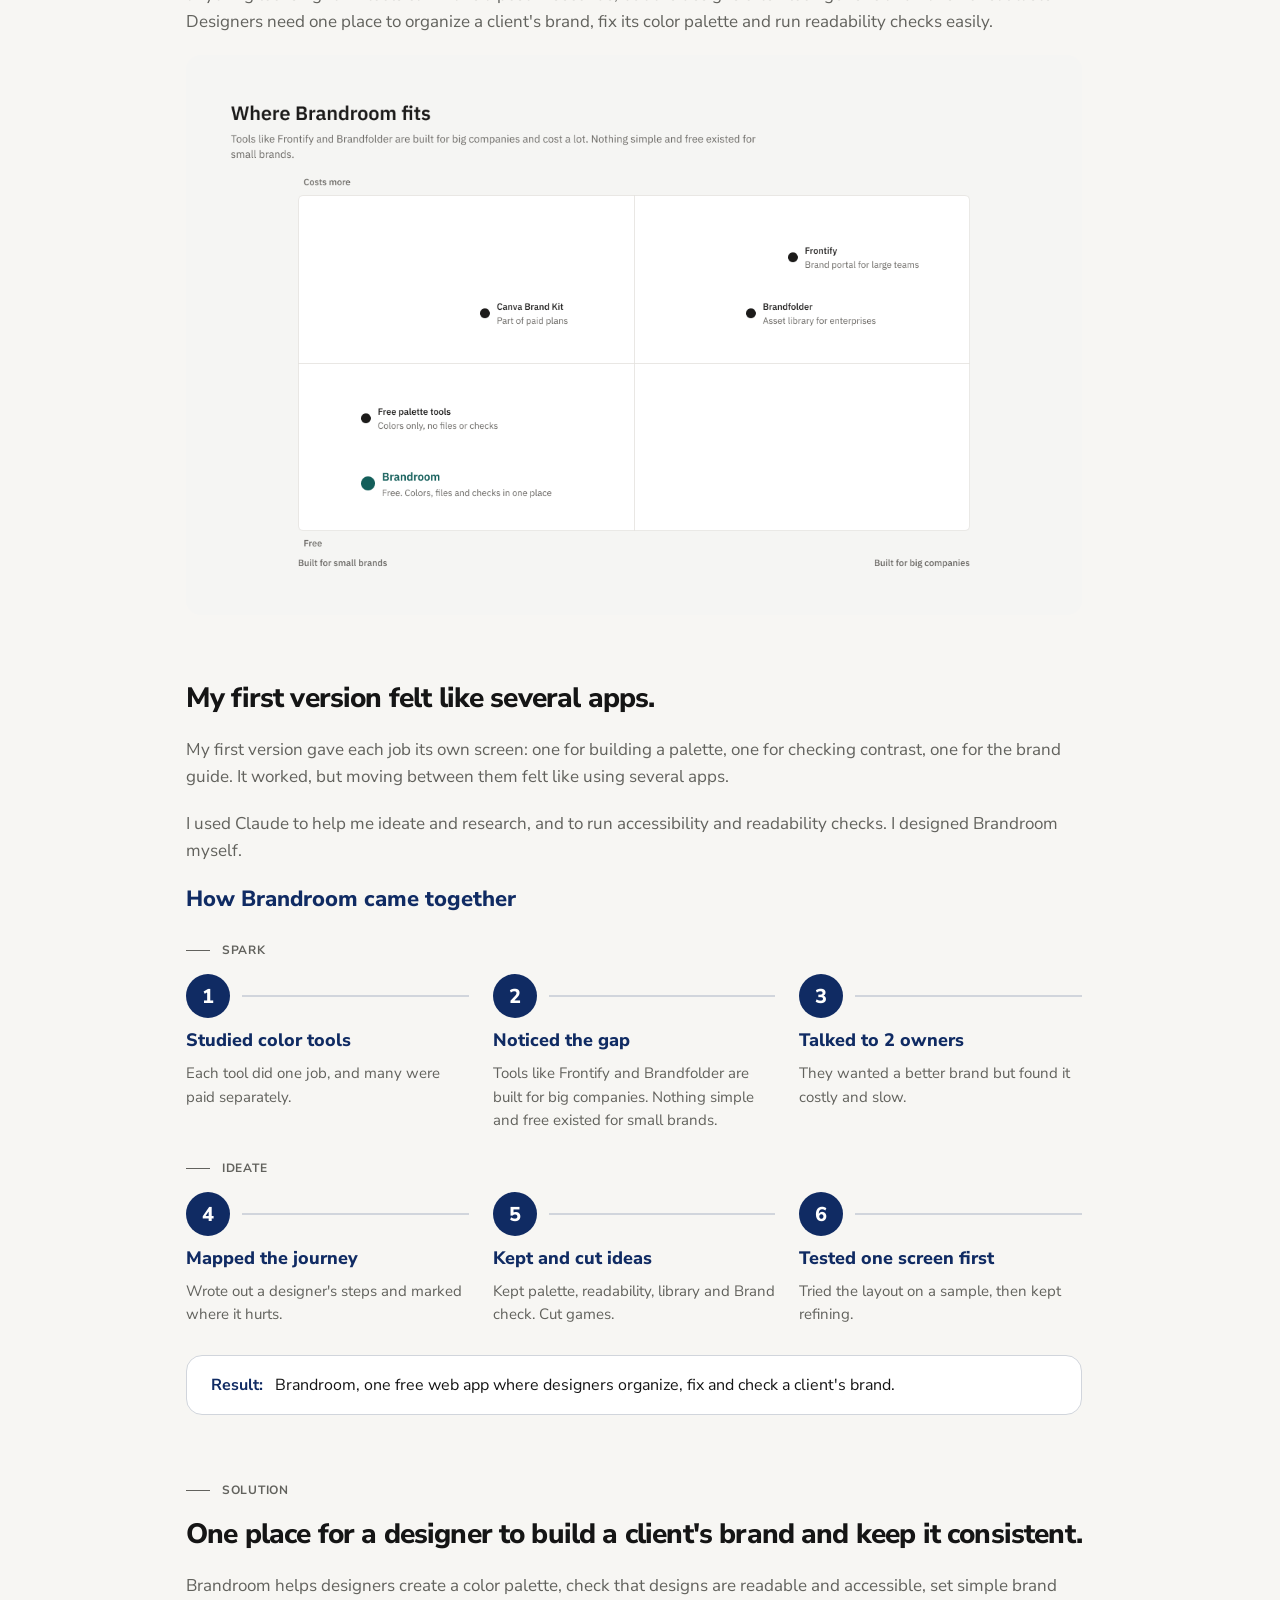
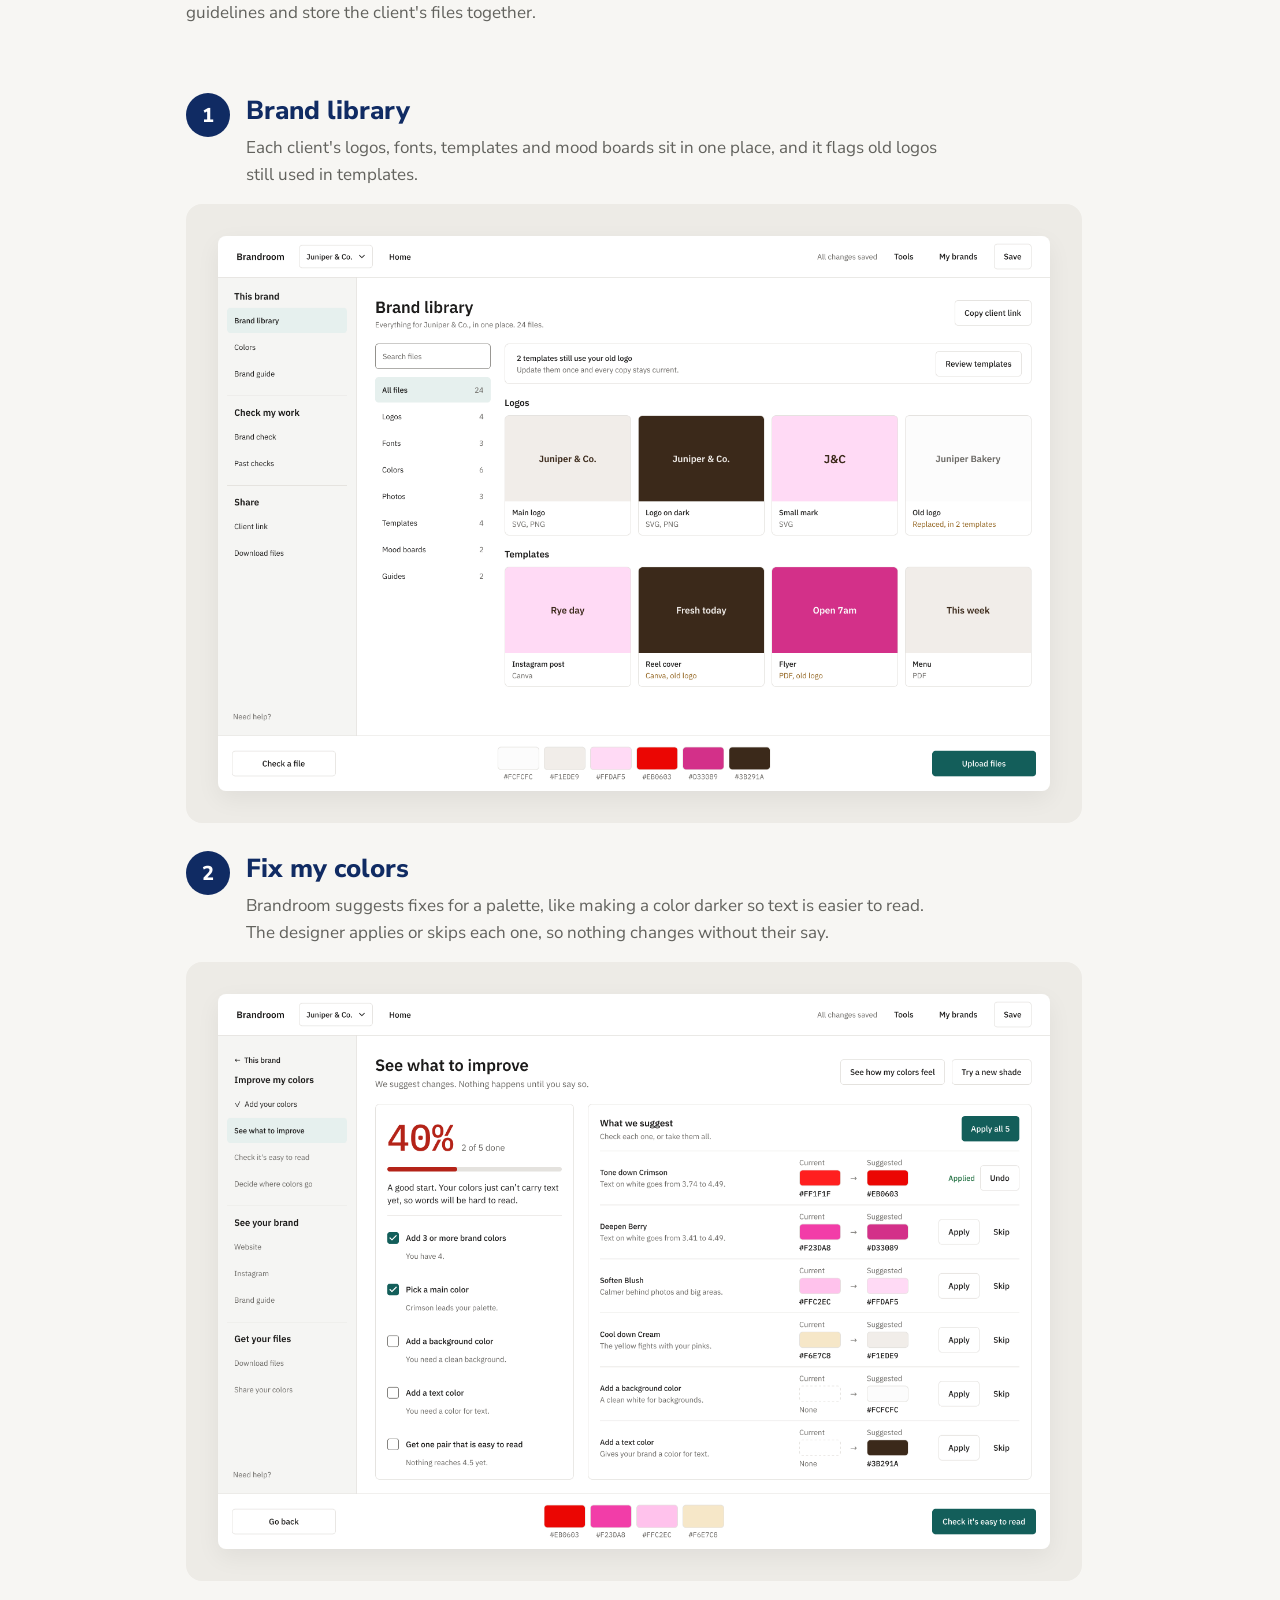
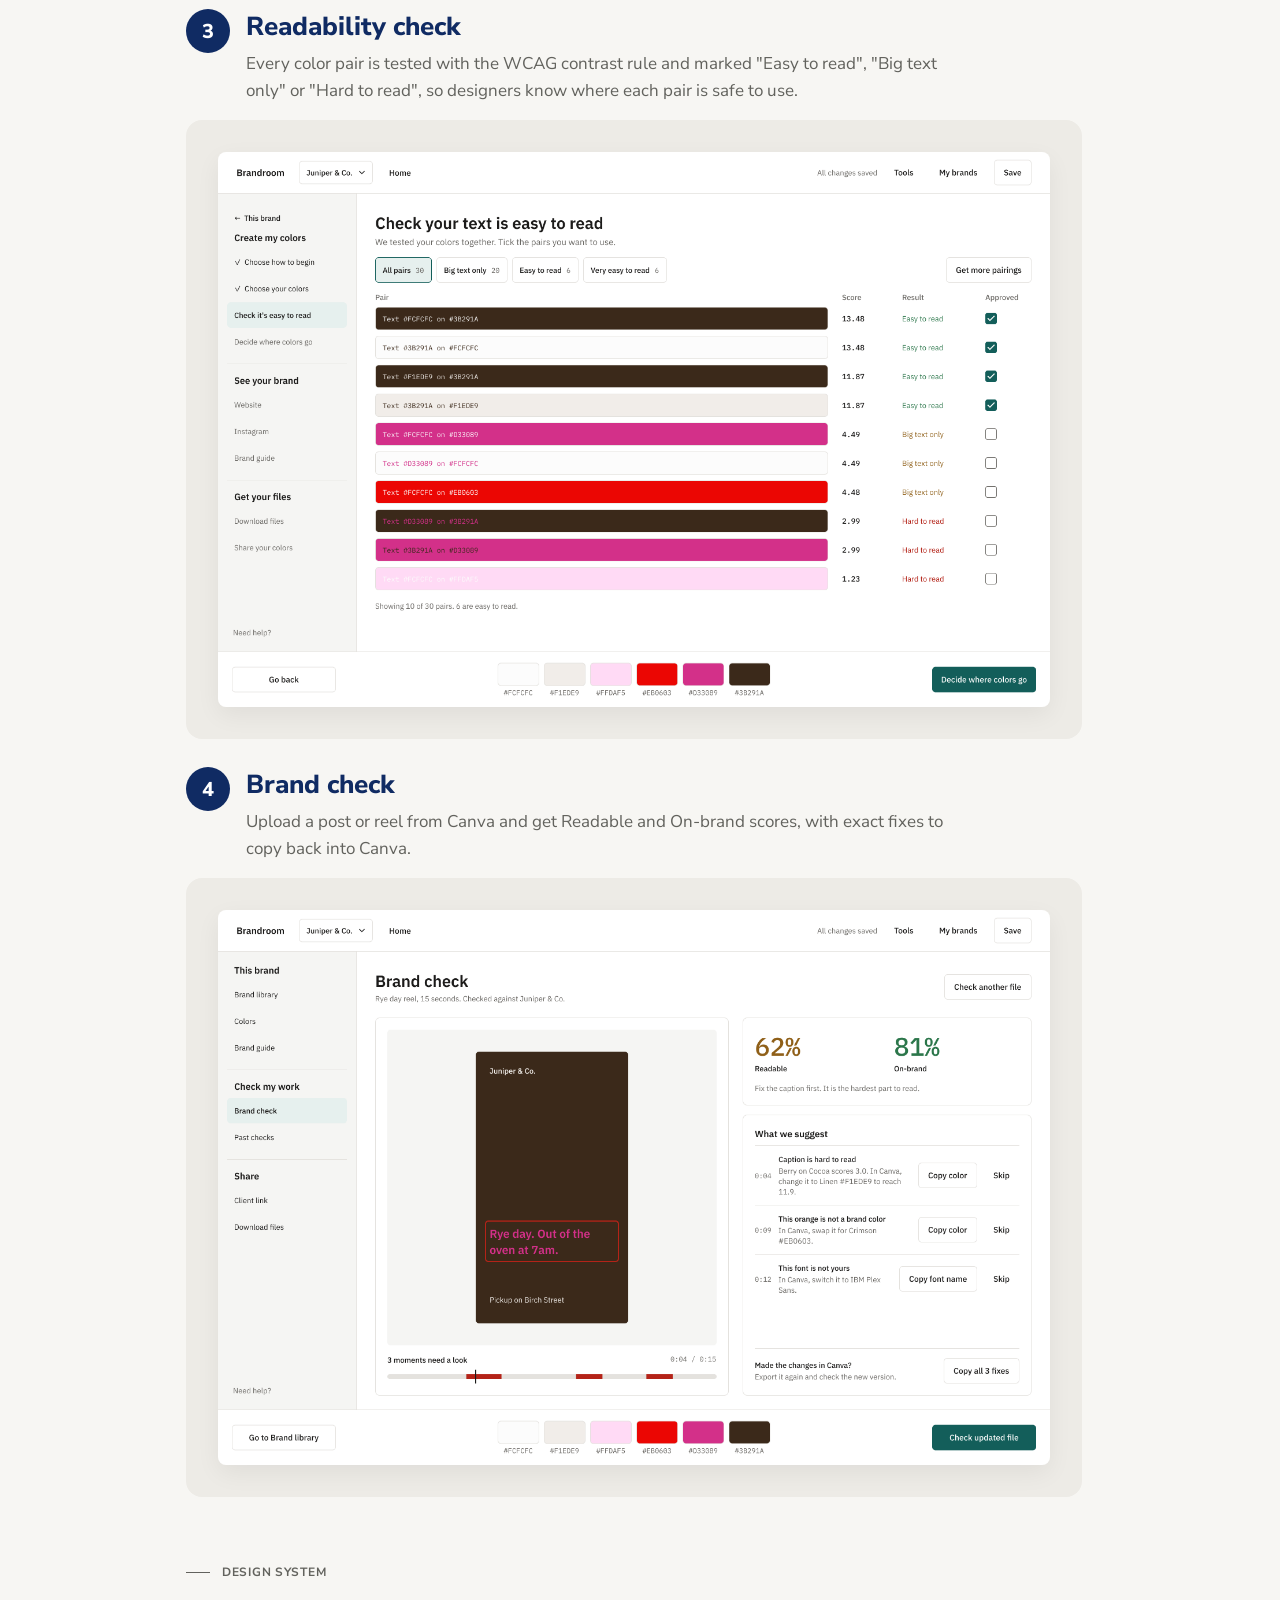
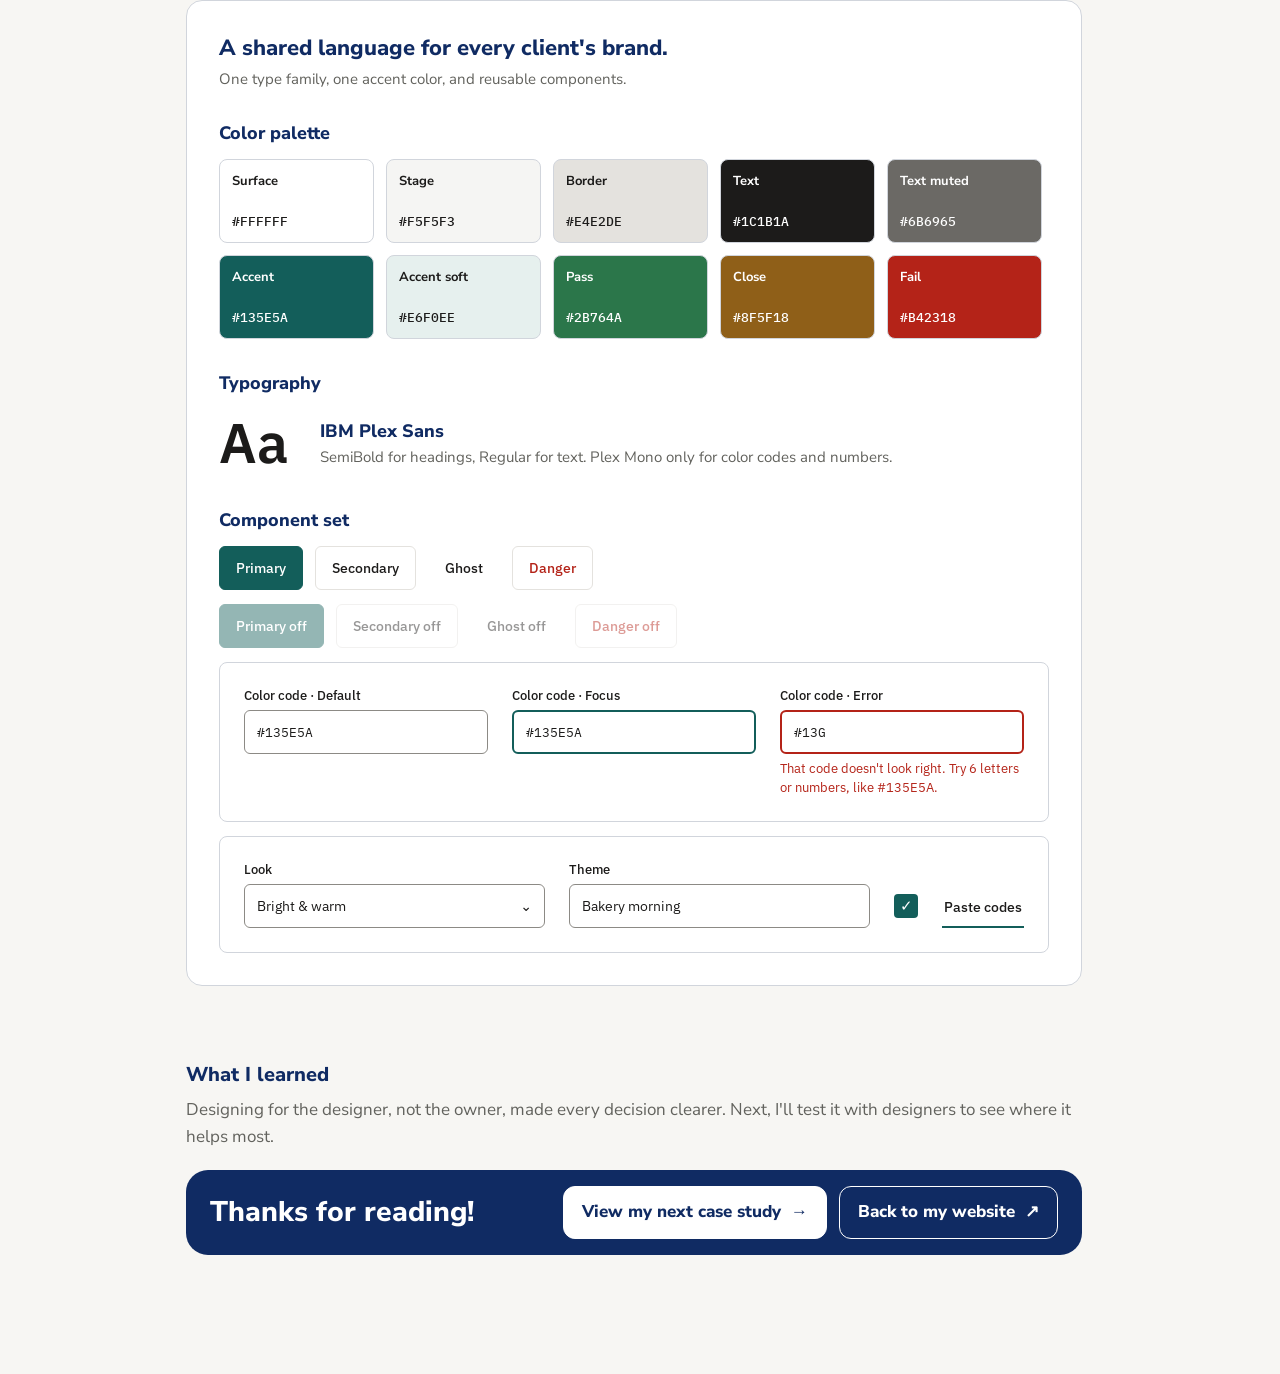
==== commit 0d25e0ec: "Brandroom: keep clicked section lit and use the shared closing bar Co-Authored-By: Claude Opus 5.5 <" ====
--- a/brandroom/index.html
+++ b/brandroom/index.html
@@ -9,7 +9,7 @@
 <link rel="icon" href="/assets/favicon.svg" type="image/svg+xml">
 <link rel="preconnect" href="https://fonts.googleapis.com"><link rel="preconnect" href="https://fonts.gstatic.com" crossorigin>
 <link href="https://fonts.googleapis.com/css2?family=Nunito+Sans:opsz,wght@6..12,400;6..12,600;6..12,700;6..12,800&family=IBM+Plex+Sans:wght@500;600&family=IBM+Plex+Mono:wght@500&display=swap" rel="stylesheet">
-<link rel="stylesheet" href="brandroom.css?v=20261110-nav">
+<link rel="stylesheet" href="brandroom.css?v=20261110-closing">
 <link rel="stylesheet" href="/assets/site-analytics.css?v=20261028-cookieless">
 <script src="/assets/site-analytics.js?v=20261029-resume" defer></script>
 </head>
@@ -156,16 +156,20 @@
 
   <section class="block block--wide-gap" aria-labelledby="learned-title">
     <div class="learned"><h3 id="learned-title">What I learned</h3><p class="body">Designing for the designer, not the owner, made every decision clearer. Next, I'll test it with designers to see where it helps most.</p></div>
-    <section class="thanks" aria-labelledby="closing-title">
-      <h2 id="closing-title">Thanks for reading!</h2>
-      <div class="thanks-actions">
-        <a href="/drexel-works/">View my next case study <span aria-hidden="true">→</span></a>
-        <a href="/">Back to my website <span aria-hidden="true">↗</span></a>
+    <section class="closing-card" aria-labelledby="closing-title">
+      <div class="closing-copy">
+        <h2 id="closing-title">Thanks for reading!</h2>
+      </div>
+      <div class="closing-navigation">
+        <div class="closing-actions">
+          <a class="closing-button closing-button--primary" href="/drexel-works/">View my next case study <span aria-hidden="true">→</span></a>
+          <a class="closing-button closing-button--secondary" href="/">Back to my website <span aria-hidden="true">↗</span></a>
+        </div>
       </div>
     </section>
   </section>
 </main>
 <footer class="site-foot"></footer>
-<script src="brandroom.js?v=20261110-nav" defer></script>
+<script src="brandroom.js?v=20261110-closing" defer></script>
 </body>
 </html>
--- a/brandroom/brandroom.css
+++ b/brandroom/brandroom.css
@@ -115,12 +115,6 @@
 /* Closing */
 .learned { display: flex; flex-direction: column; gap: 8px; padding-top: 8px; }
 .learned h3 { color: var(--navy); font-size: 20px; font-weight: 800; }
-.thanks { display: flex; flex-direction: column; gap: 16px; padding: 40px; border-radius: 24px; background: var(--navy); color: #fff; }
-.thanks h2 { color: #fff; font-size: 24px; letter-spacing: 0; }
-.thanks-actions { display: flex; gap: 16px; }
-.thanks-actions a { flex: 1; display: flex; justify-content: center; align-items: center; gap: 10px; padding: 16px 24px; border: 1.5px solid #fff; border-radius: 12px; font-size: 20px; font-weight: 800; text-decoration: none; }
-.thanks-actions a:first-child { background: #fff; color: var(--navy); }
-.thanks-actions a:hover { text-decoration: underline; }
 
 .m-header { display: none; }
 
@@ -165,11 +159,7 @@
   .ds { max-width: none; }
   .learned h3 { font-size: 16px; }
   .learned p { font-size: 14.4px; }
-  .thanks { padding: 24px 20px; }
-  .thanks h2 { font-size: 18px; }
-  .thanks-actions { flex-direction: column; gap: 12px; }
-  .thanks-actions a { font-size: 16px; padding: 14px 24px; }
-}
+        }
 
 @media (max-width: 760px) { .block--wide-gap { gap: 35px; } }
 
@@ -300,3 +290,22 @@
 }
 @media (prefers-reduced-motion: reduce) { .chapter-rail, .chapter-rail::after, .mobile-menu-toggle span { transition: none !important; } }
 @media print { .chapter-rail, .mobile-menu-toggle { display: none !important; } }
+
+/* Closing bar: same as Drexel Works and GLOWM. */
+.closing-card { display: flex; flex-wrap: wrap; align-items: center; gap: 16px 20px; padding: 16px 24px; border-radius: 22px; background: var(--navy); color: #fff; }
+.closing-copy { flex: 1 1 280px; min-width: 0; }
+.closing-card h2 { color: #fff; font-size: clamp(25px, 2.22vw, 32px); line-height: 1.2; letter-spacing: 0; }
+.closing-navigation { flex: 0 1 auto; max-width: 100%; min-width: 0; }
+.closing-actions { display: flex; flex-wrap: wrap; gap: 12px; }
+.closing-button { display: inline-flex; align-items: center; justify-content: center; gap: 10px; max-width: 100%; min-height: 52px; padding: 14px 18px; border: 1px solid #fff; border-radius: 12px; font-size: 17px; font-weight: 800; line-height: 1.35; text-decoration: none; }
+.closing-button--primary { background: #fff; color: var(--navy); }
+.closing-button--secondary { background: transparent; color: #fff; }
+.closing-button:hover { text-decoration: underline; }
+.closing-button:focus-visible { outline: 3px solid #fff; outline-offset: 3px; }
+@media (max-width: 760px) {
+  .closing-card { gap: 28px; padding: 24px 20px; }
+  .closing-card h2 { font-size: 18px; }
+  .closing-navigation { flex: 1 1 100%; }
+  .closing-actions { flex-direction: column; width: 100%; }
+  .closing-button { width: 100%; }
+}
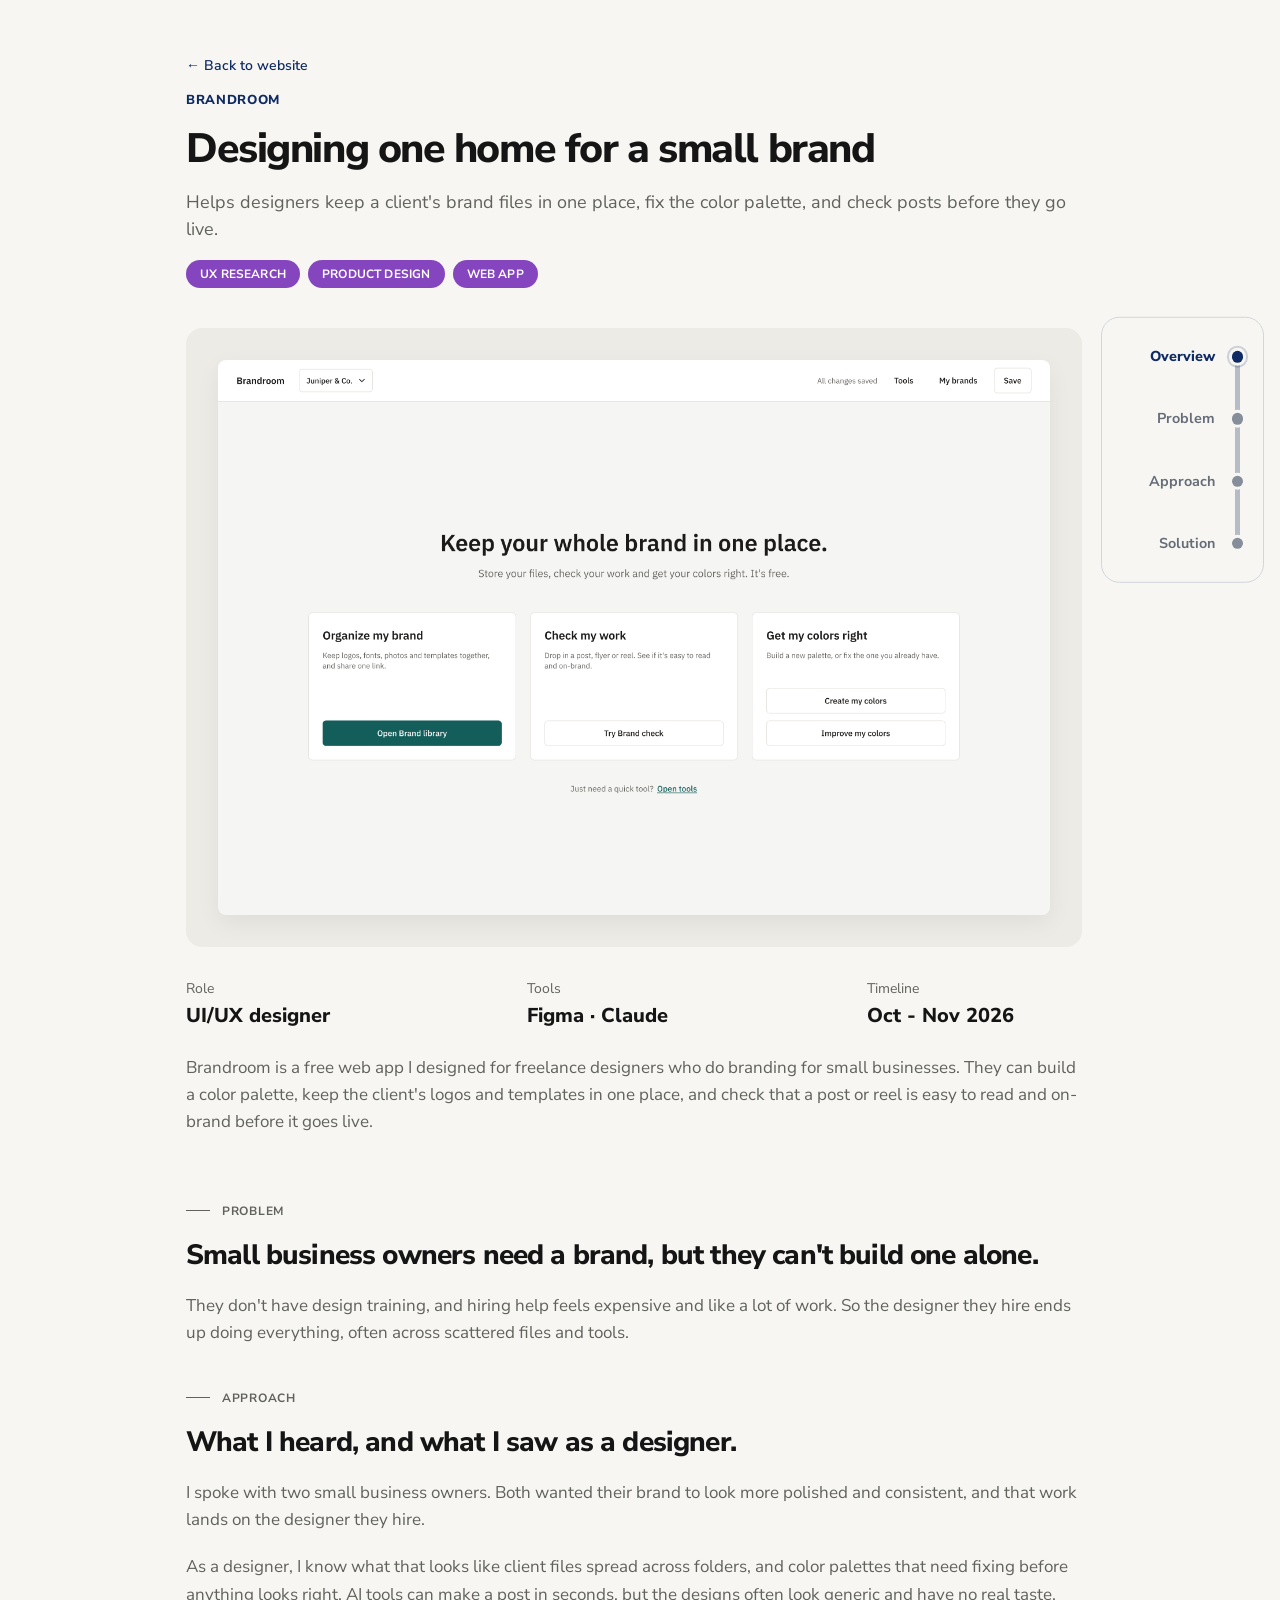
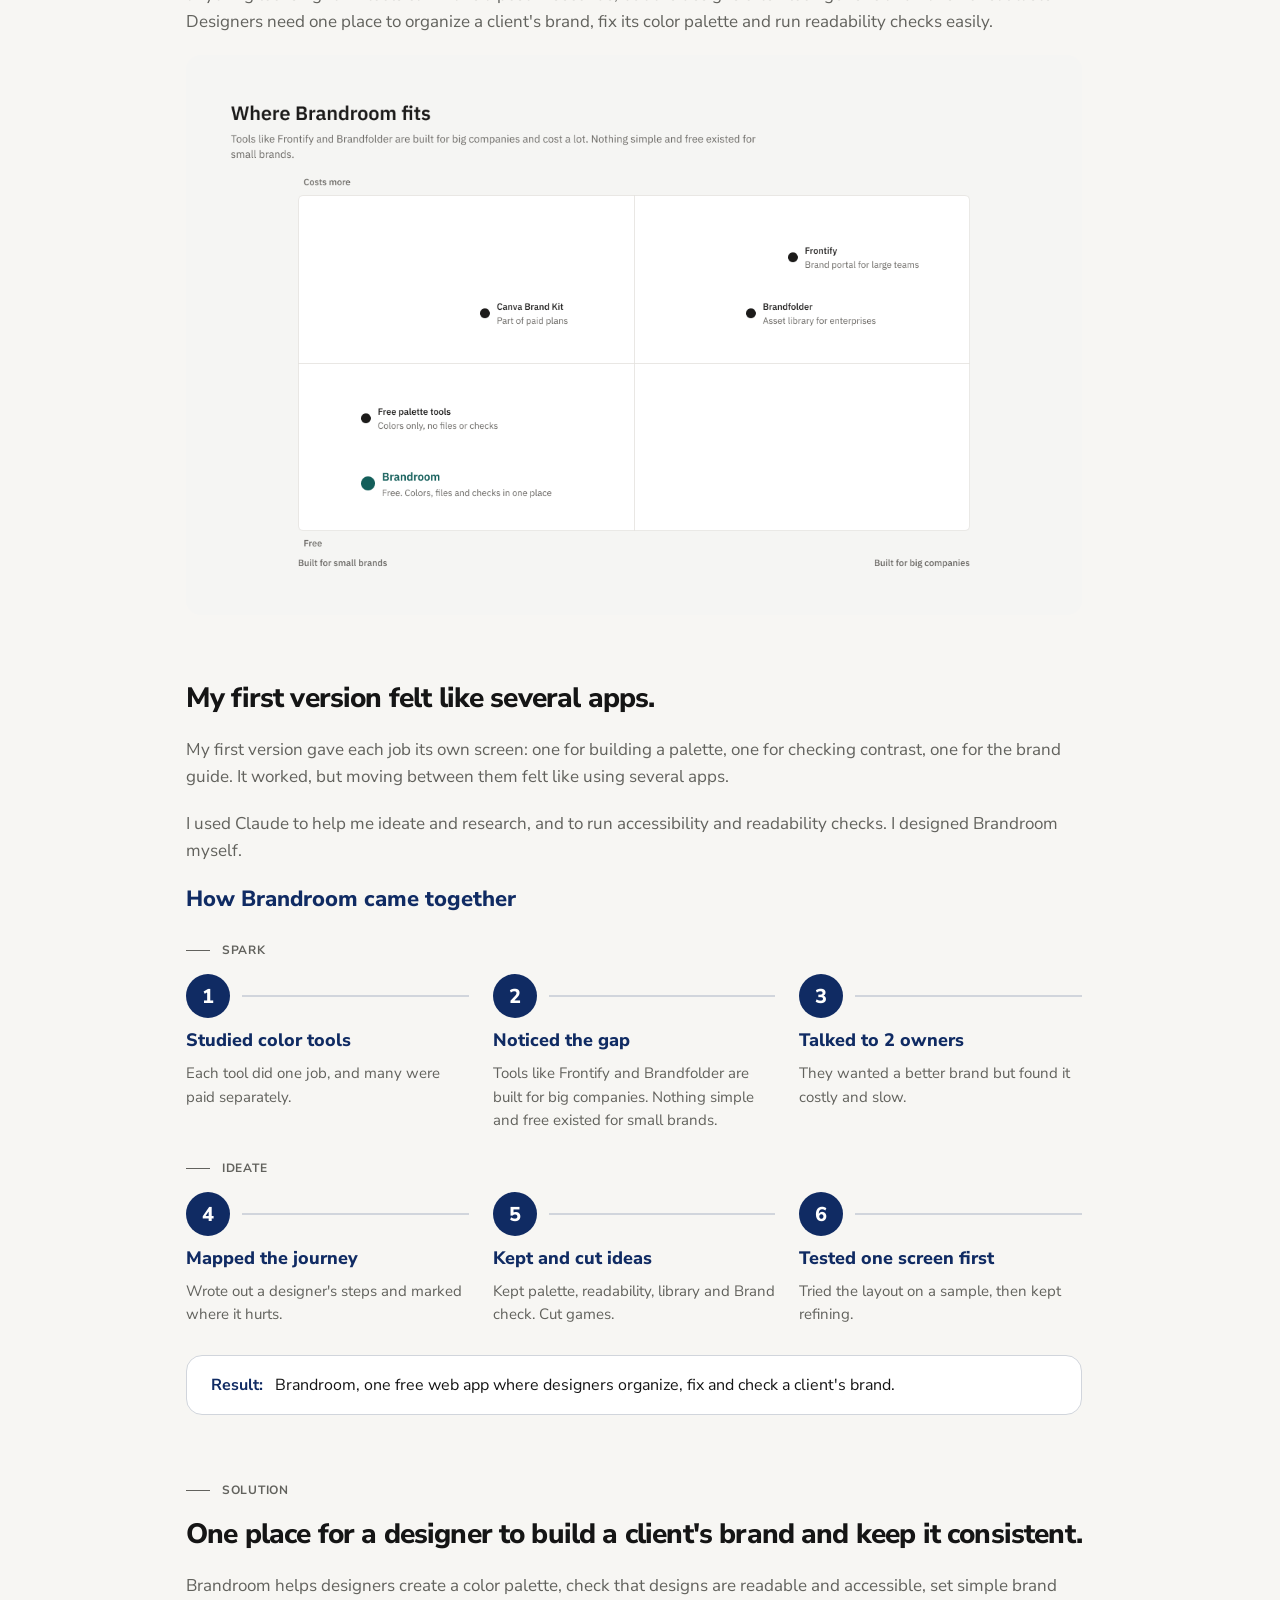
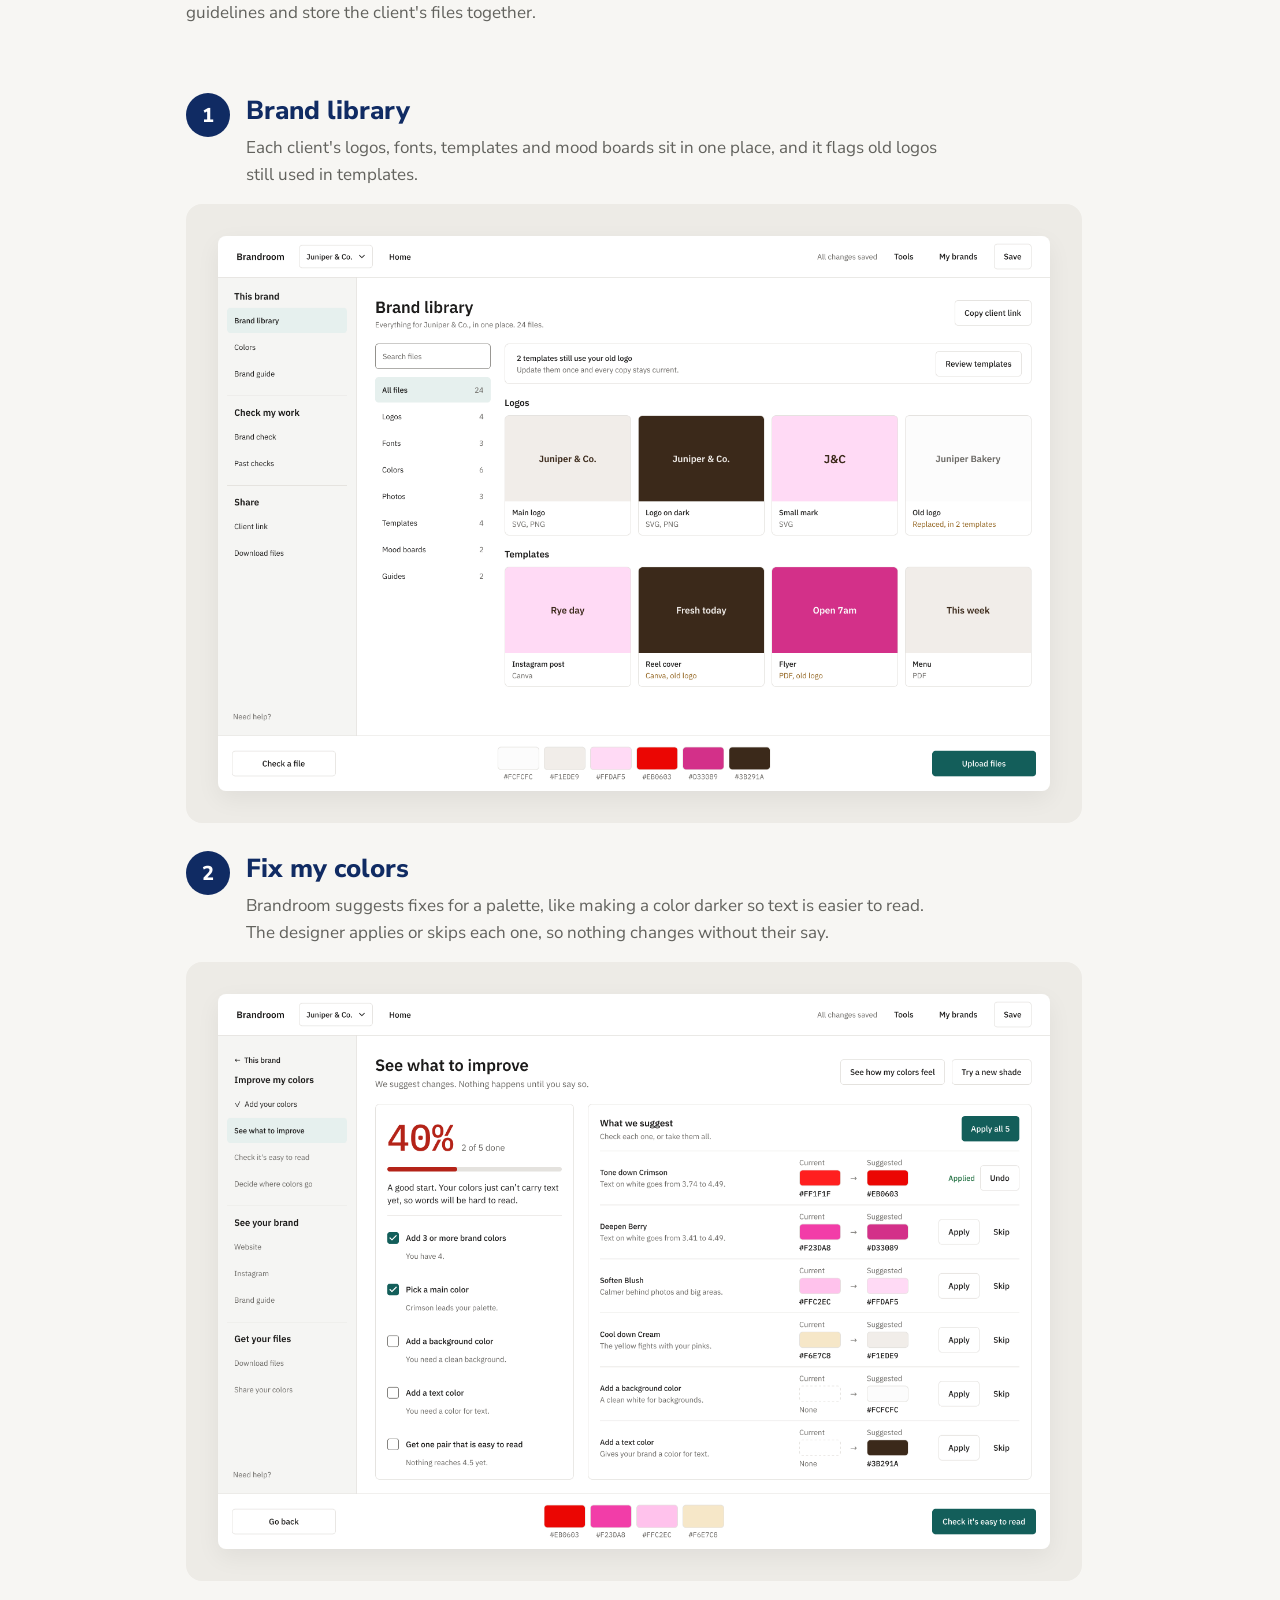
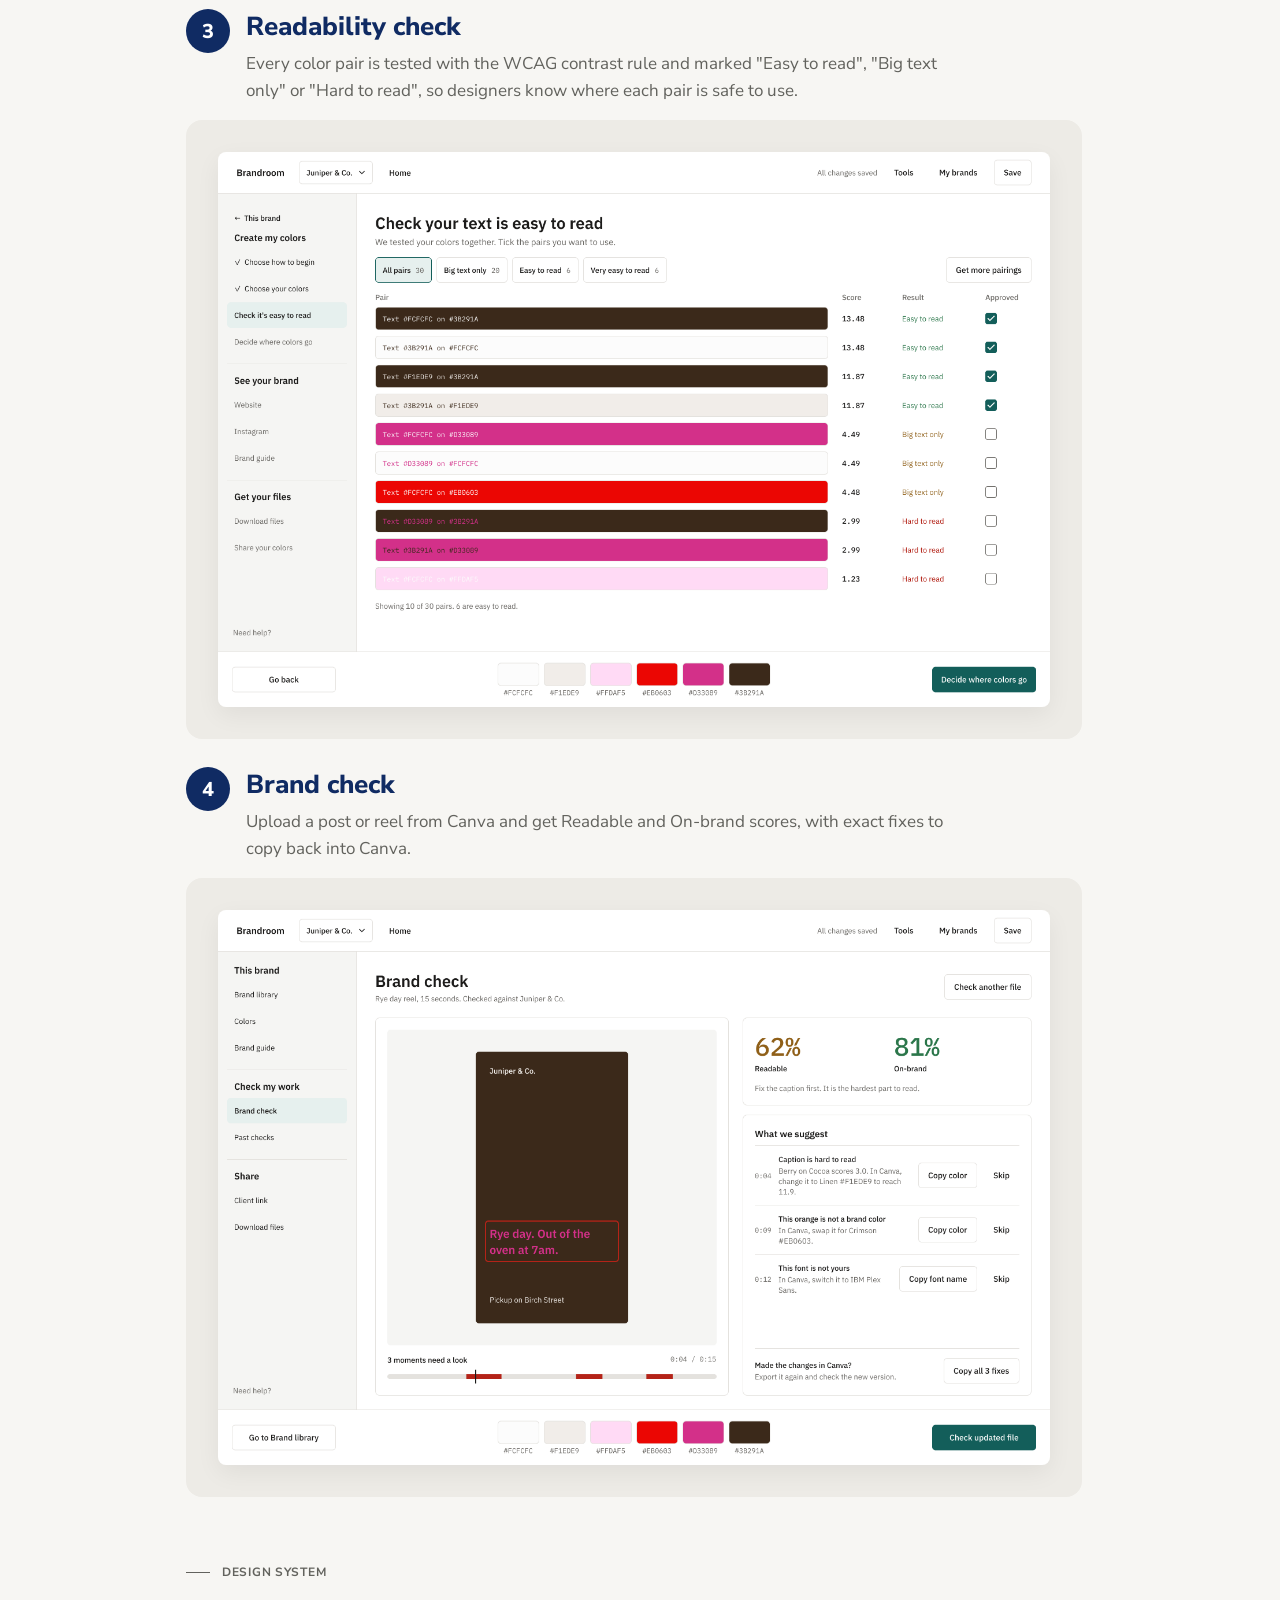
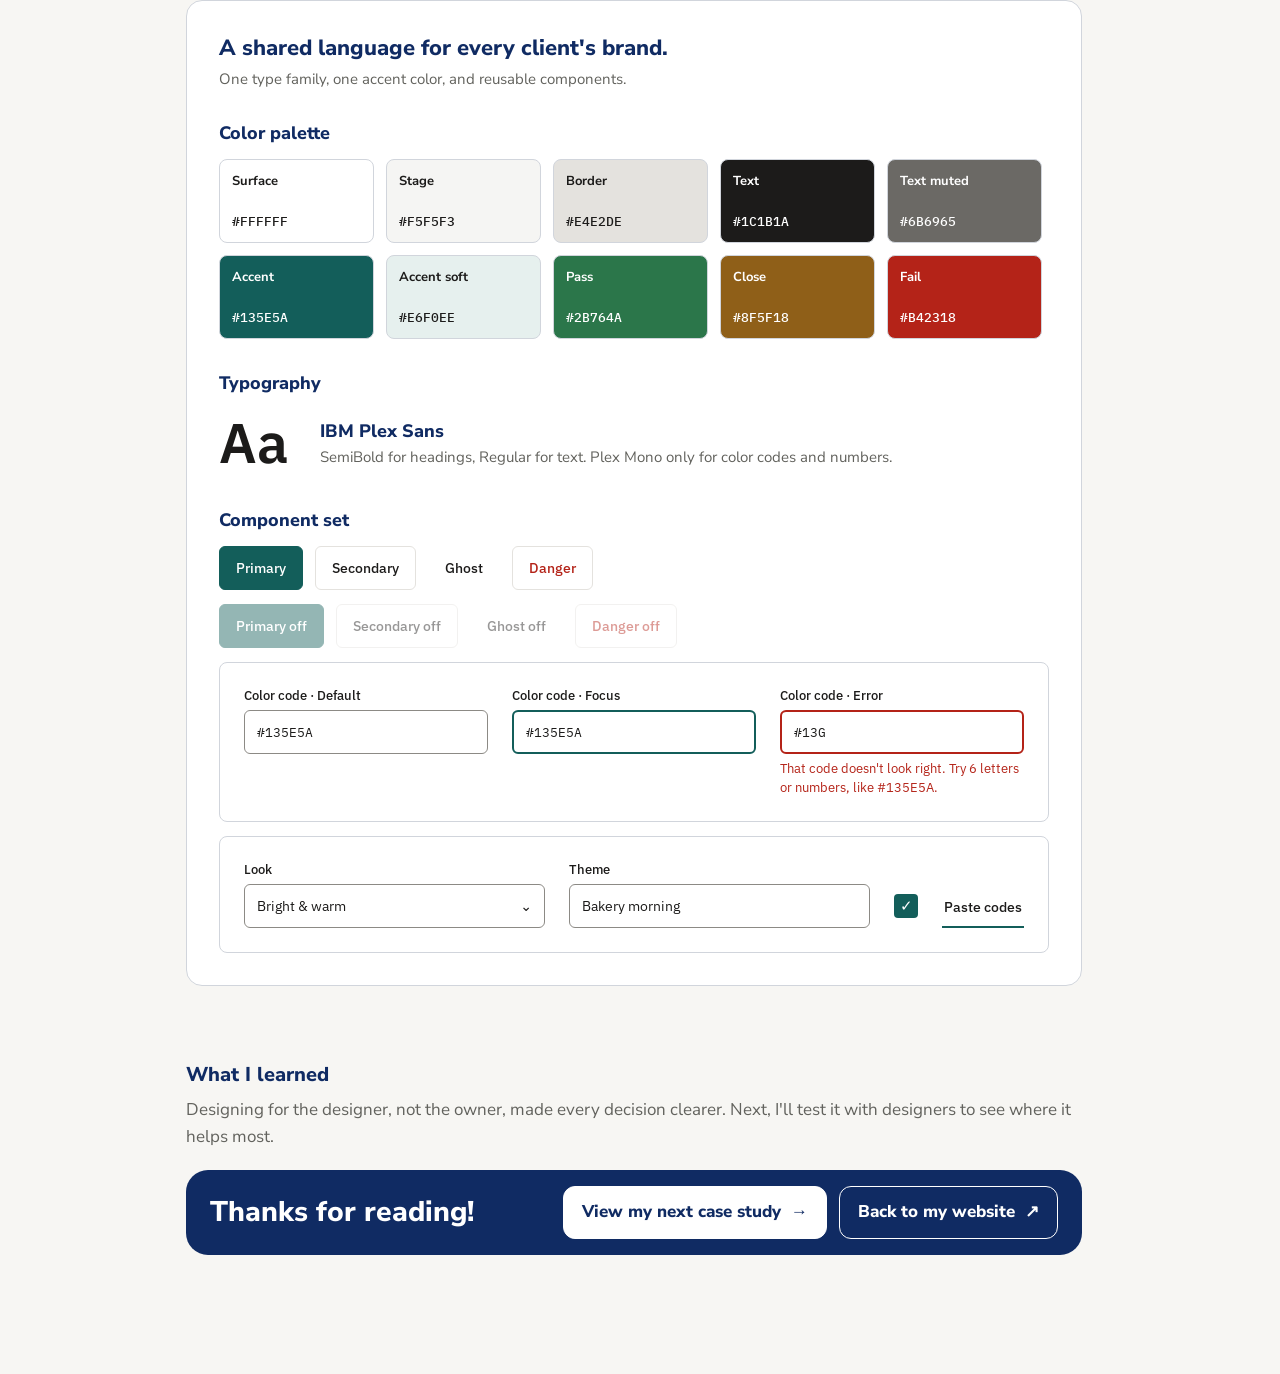
==== commit 848bb332: "Brandroom nav: light up the section in view while scrolling Co-Authored-By: Claude Opus 5.5 <noreply" ====
--- a/brandroom/index.html
+++ b/brandroom/index.html
@@ -9,7 +9,7 @@
 <link rel="icon" href="/assets/favicon.svg" type="image/svg+xml">
 <link rel="preconnect" href="https://fonts.googleapis.com"><link rel="preconnect" href="https://fonts.gstatic.com" crossorigin>
 <link href="https://fonts.googleapis.com/css2?family=Nunito+Sans:opsz,wght@6..12,400;6..12,600;6..12,700;6..12,800&family=IBM+Plex+Sans:wght@500;600&family=IBM+Plex+Mono:wght@500&display=swap" rel="stylesheet">
-<link rel="stylesheet" href="brandroom.css?v=20261110-closing">
+<link rel="stylesheet" href="brandroom.css?v=20261110-scroll">
 <link rel="stylesheet" href="/assets/site-analytics.css?v=20261028-cookieless">
 <script src="/assets/site-analytics.js?v=20261029-resume" defer></script>
 </head>
@@ -170,6 +170,6 @@
   </section>
 </main>
 <footer class="site-foot"></footer>
-<script src="brandroom.js?v=20261110-closing" defer></script>
+<script src="brandroom.js?v=20261110-scroll" defer></script>
 </body>
 </html>
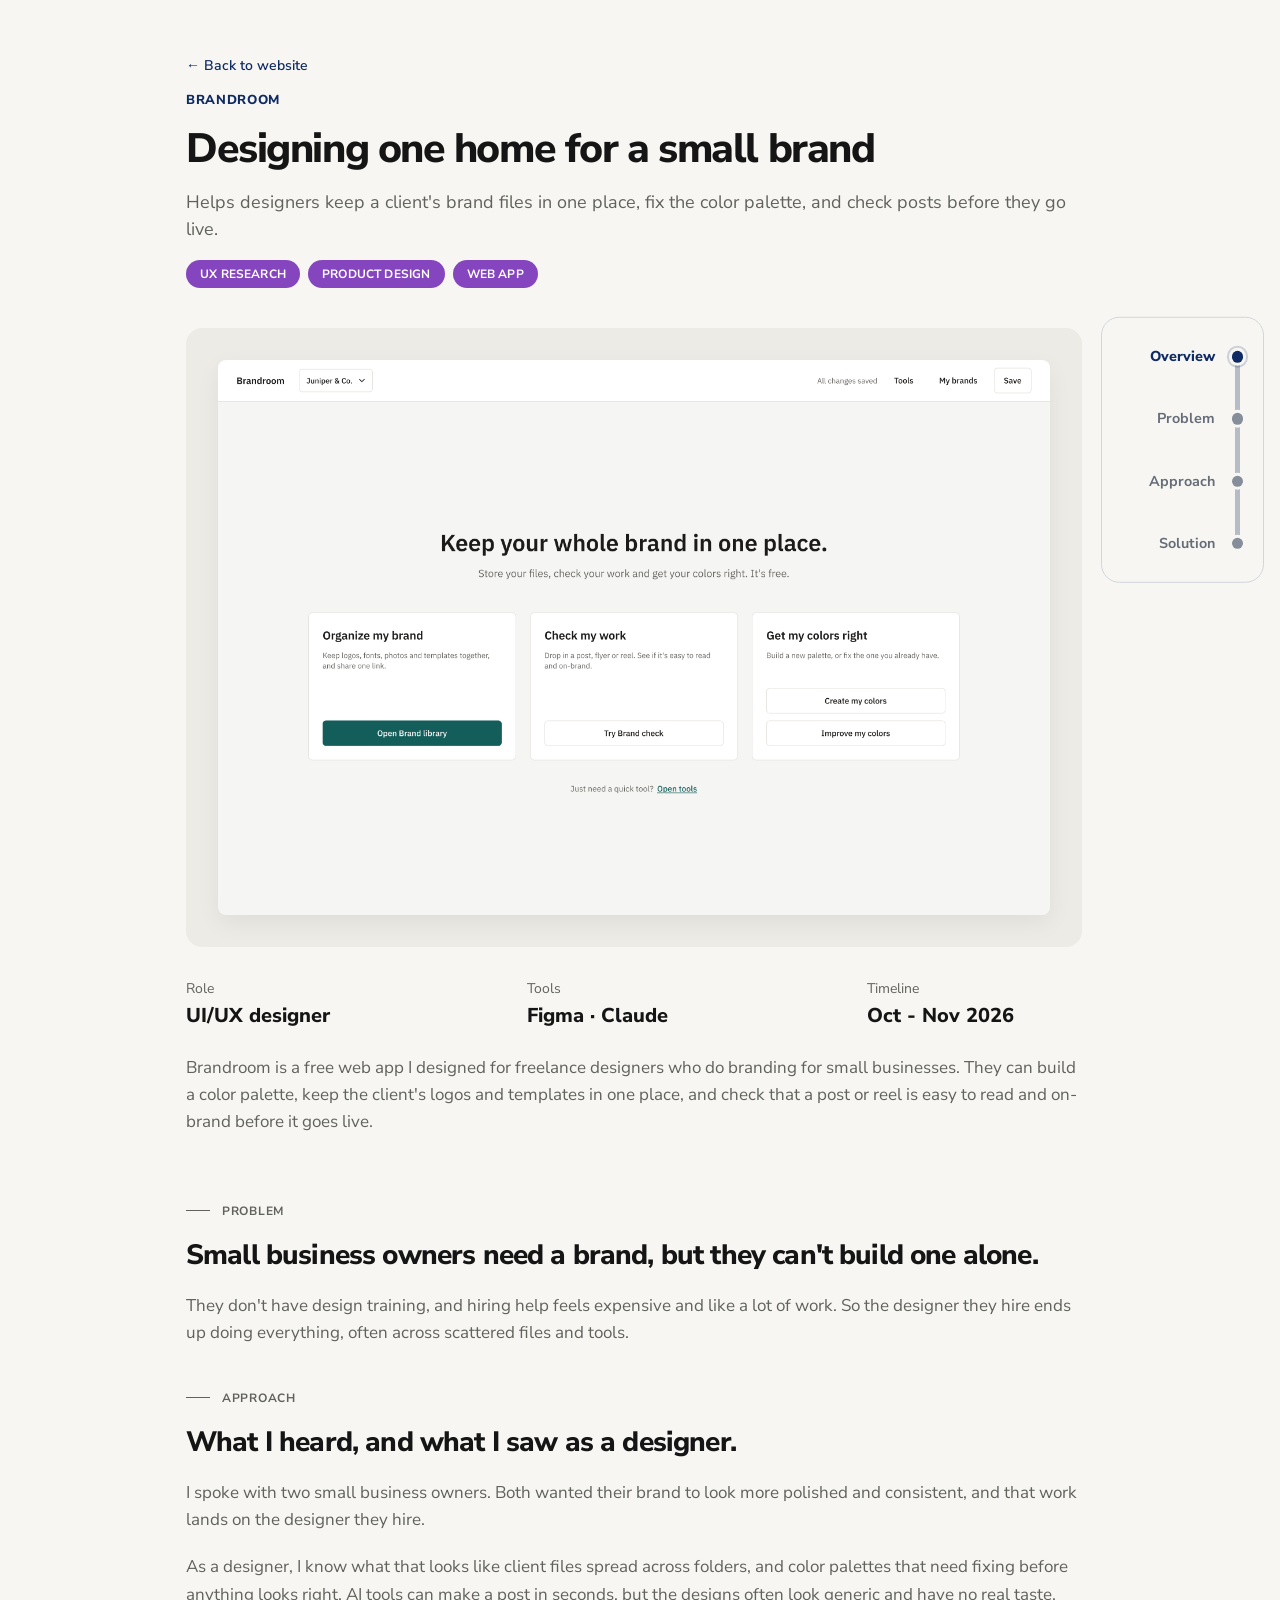
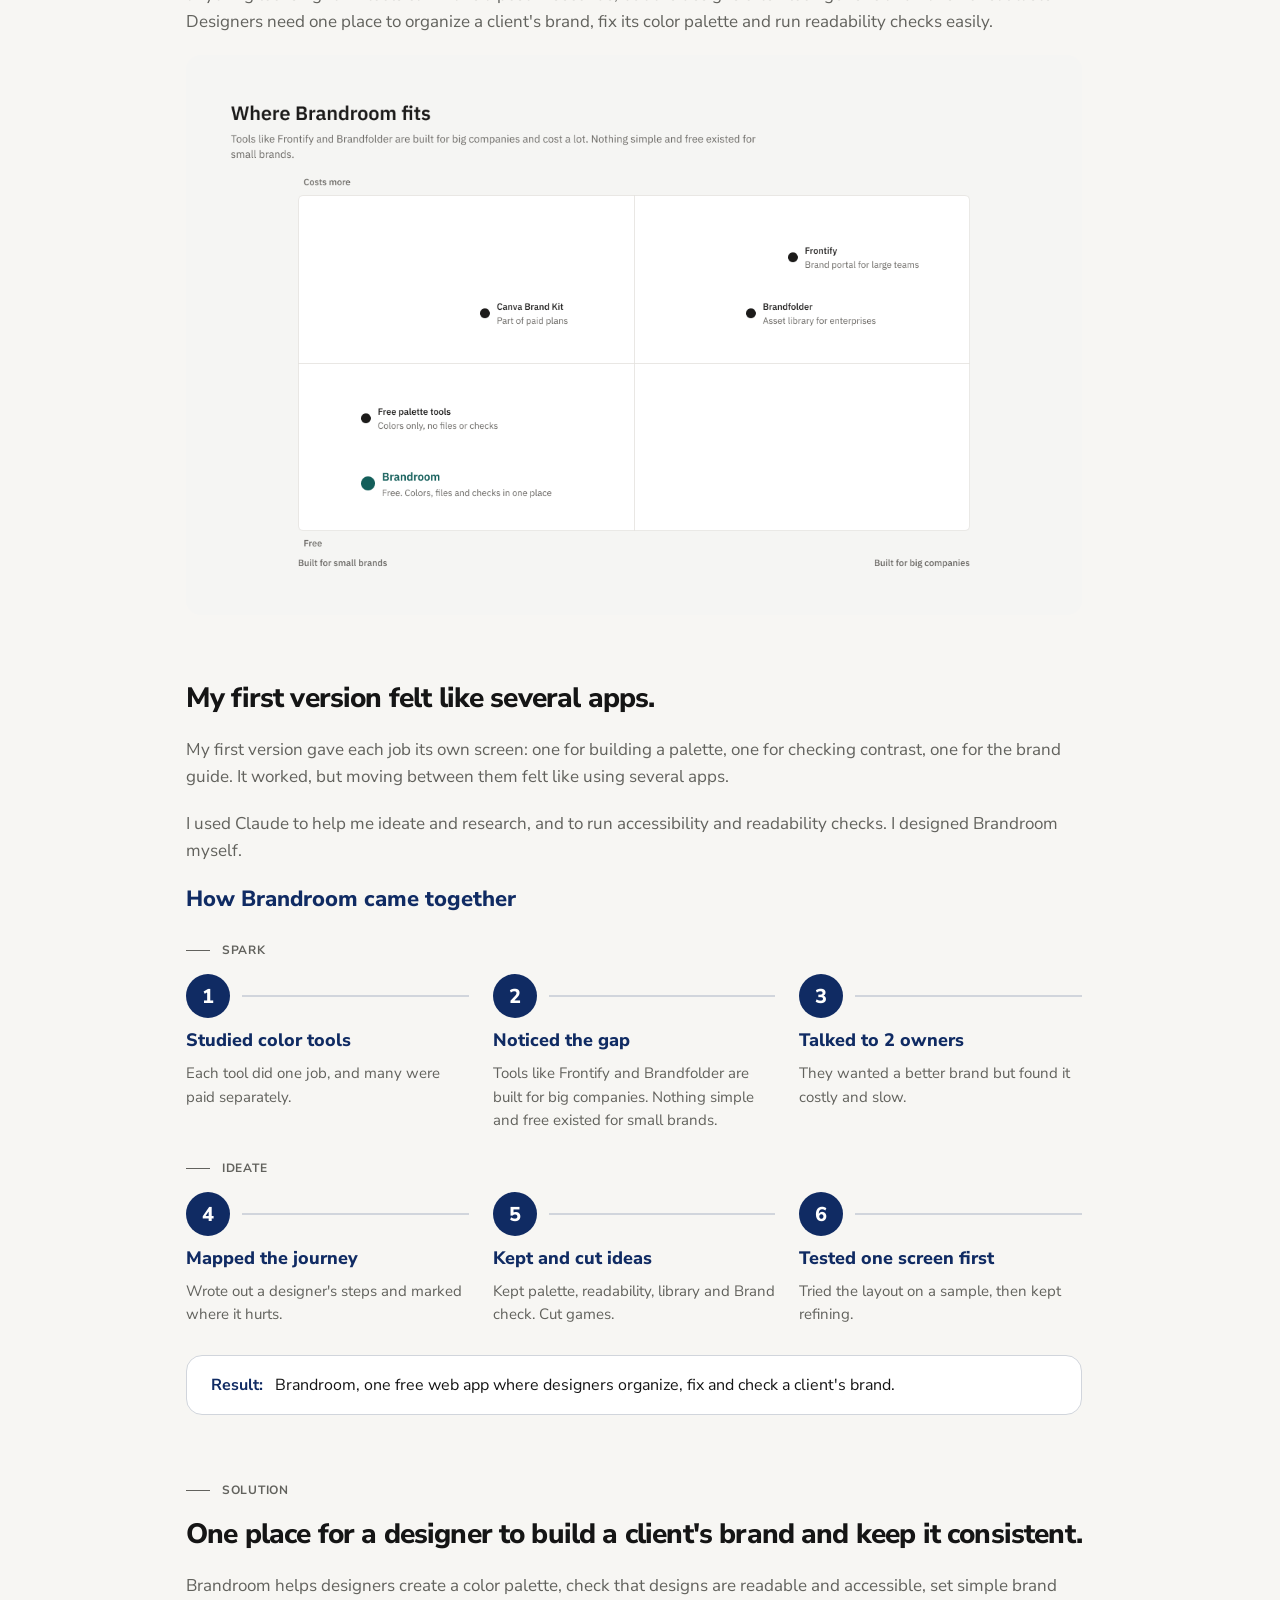
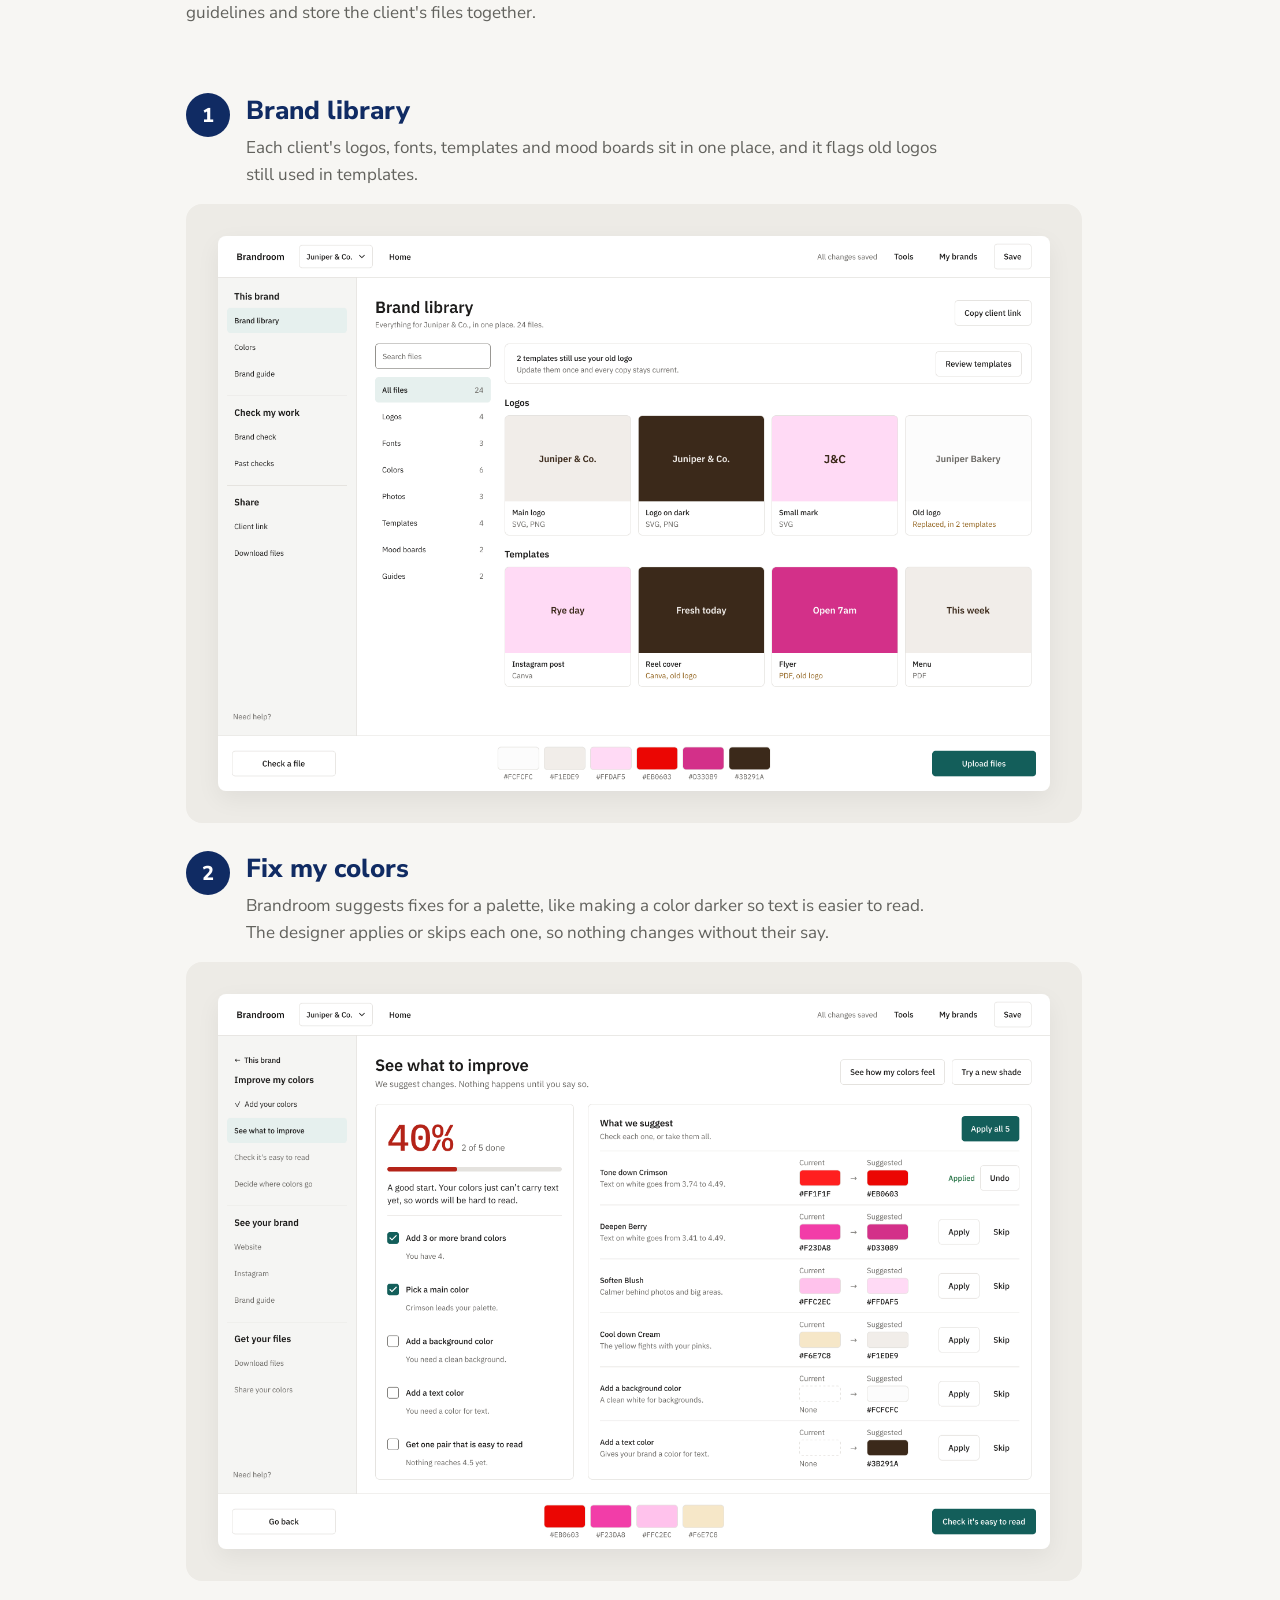
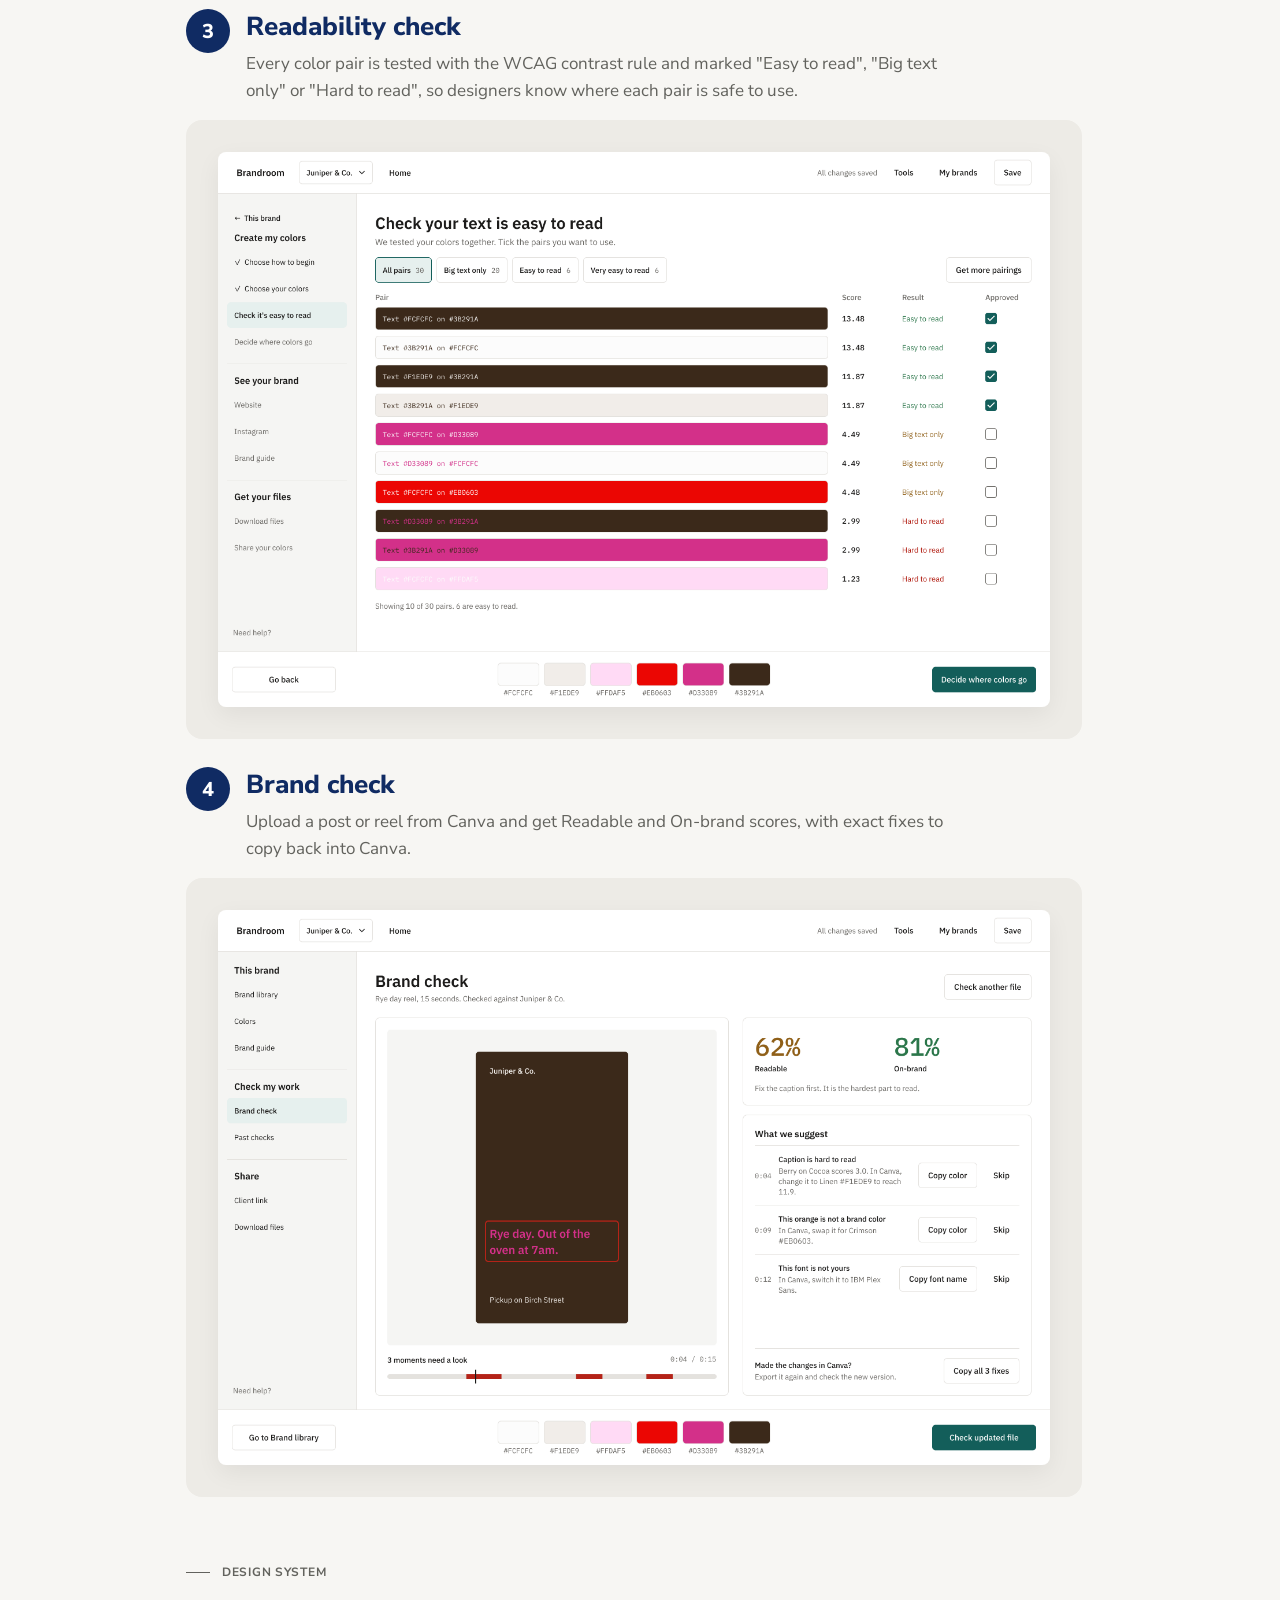
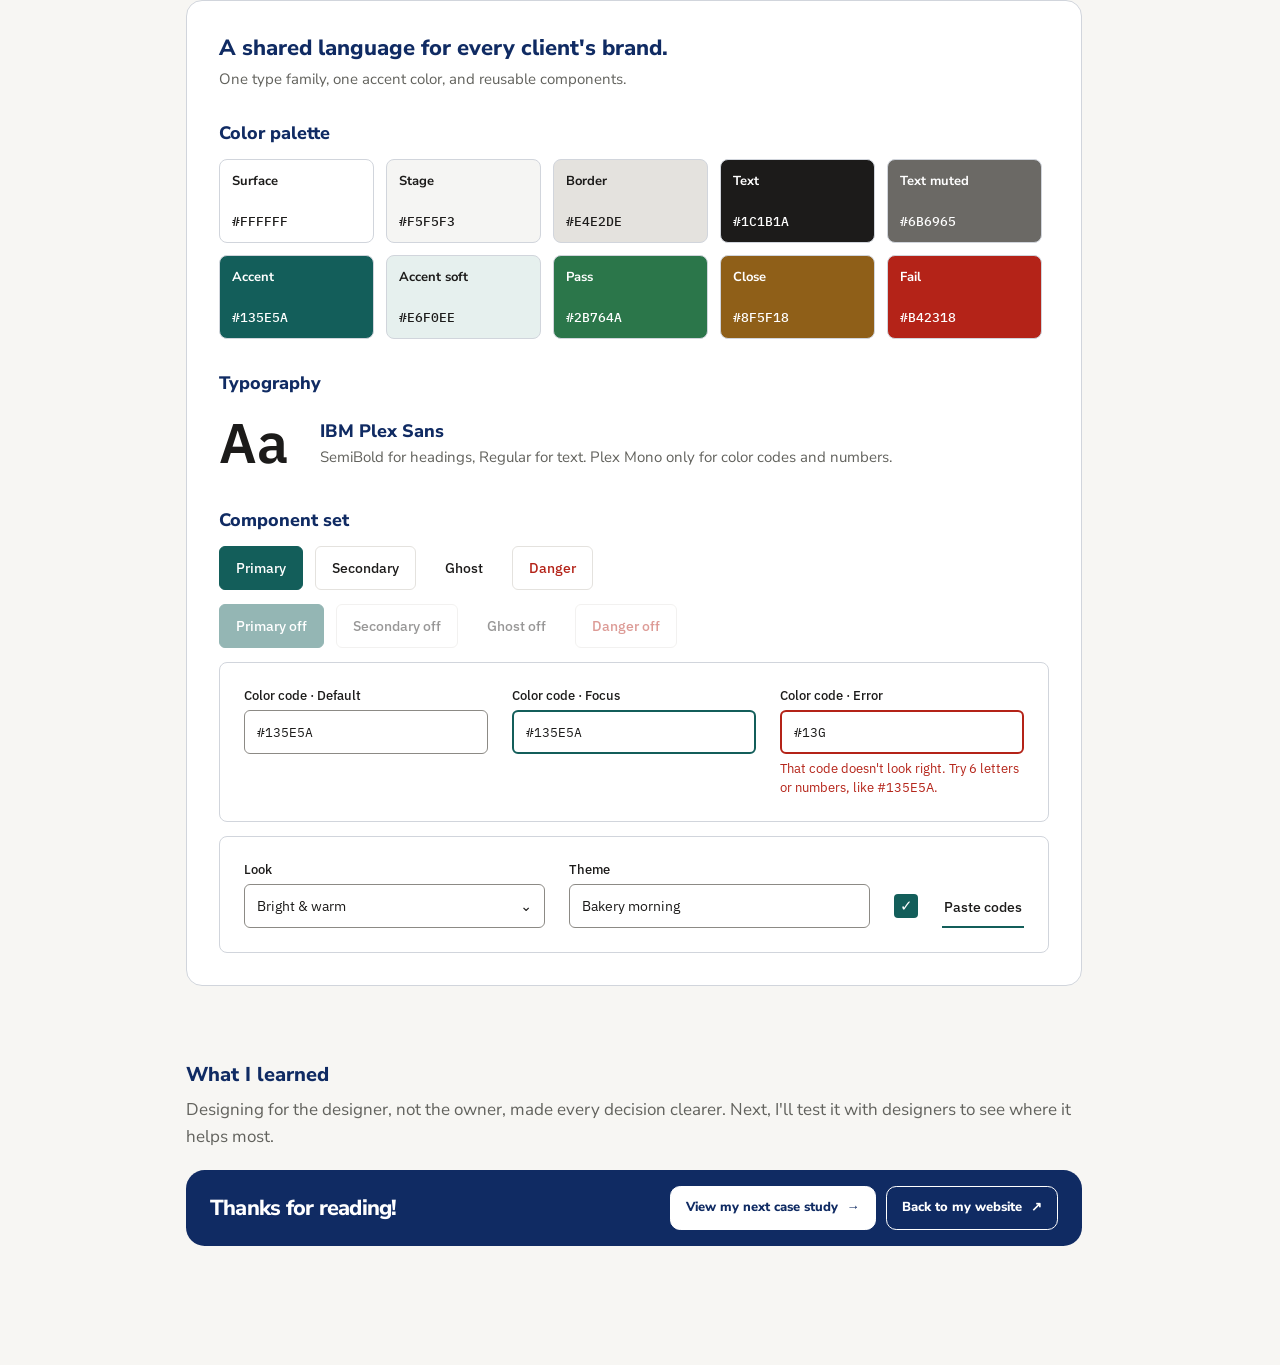
==== commit a9e809a9: "Link GLOWM to Brandroom and match Brandroom closing bar size to Drexel Co-Authored-By: Claude Opus 5" ====
--- a/brandroom/index.html
+++ b/brandroom/index.html
@@ -9,7 +9,7 @@
 <link rel="icon" href="/assets/favicon.svg" type="image/svg+xml">
 <link rel="preconnect" href="https://fonts.googleapis.com"><link rel="preconnect" href="https://fonts.gstatic.com" crossorigin>
 <link href="https://fonts.googleapis.com/css2?family=Nunito+Sans:opsz,wght@6..12,400;6..12,600;6..12,700;6..12,800&family=IBM+Plex+Sans:wght@500;600&family=IBM+Plex+Mono:wght@500&display=swap" rel="stylesheet">
-<link rel="stylesheet" href="brandroom.css?v=20261110-scroll">
+<link rel="stylesheet" href="brandroom.css?v=20261110-closing2">
 <link rel="stylesheet" href="/assets/site-analytics.css?v=20261028-cookieless">
 <script src="/assets/site-analytics.js?v=20261029-resume" defer></script>
 </head>
@@ -170,6 +170,6 @@
   </section>
 </main>
 <footer class="site-foot"></footer>
-<script src="brandroom.js?v=20261110-scroll" defer></script>
+<script src="brandroom.js?v=20261110-closing2" defer></script>
 </body>
 </html>
--- a/brandroom/brandroom.css
+++ b/brandroom/brandroom.css
@@ -309,3 +309,10 @@
   .closing-actions { flex-direction: column; width: 100%; }
   .closing-button { width: 100%; }
 }
+/* Desktop closing bar uses Drexel Works' reading scale (same size as Drexel and GLOWM). */
+@media (min-width: 1000px) {
+  .closing-card { border-radius: 18.7px; }
+  .closing-card h2 { font-size: clamp(19.125px, 1.6983vw, 24.48px); letter-spacing: -.035em; }
+  .closing-actions { gap: 10.2px; }
+  .closing-button { gap: 8.5px; min-height: 44.2px; padding: 11.9px 15.3px; border-width: .85px; border-radius: 10.2px; font-size: 13.005px; }
+}
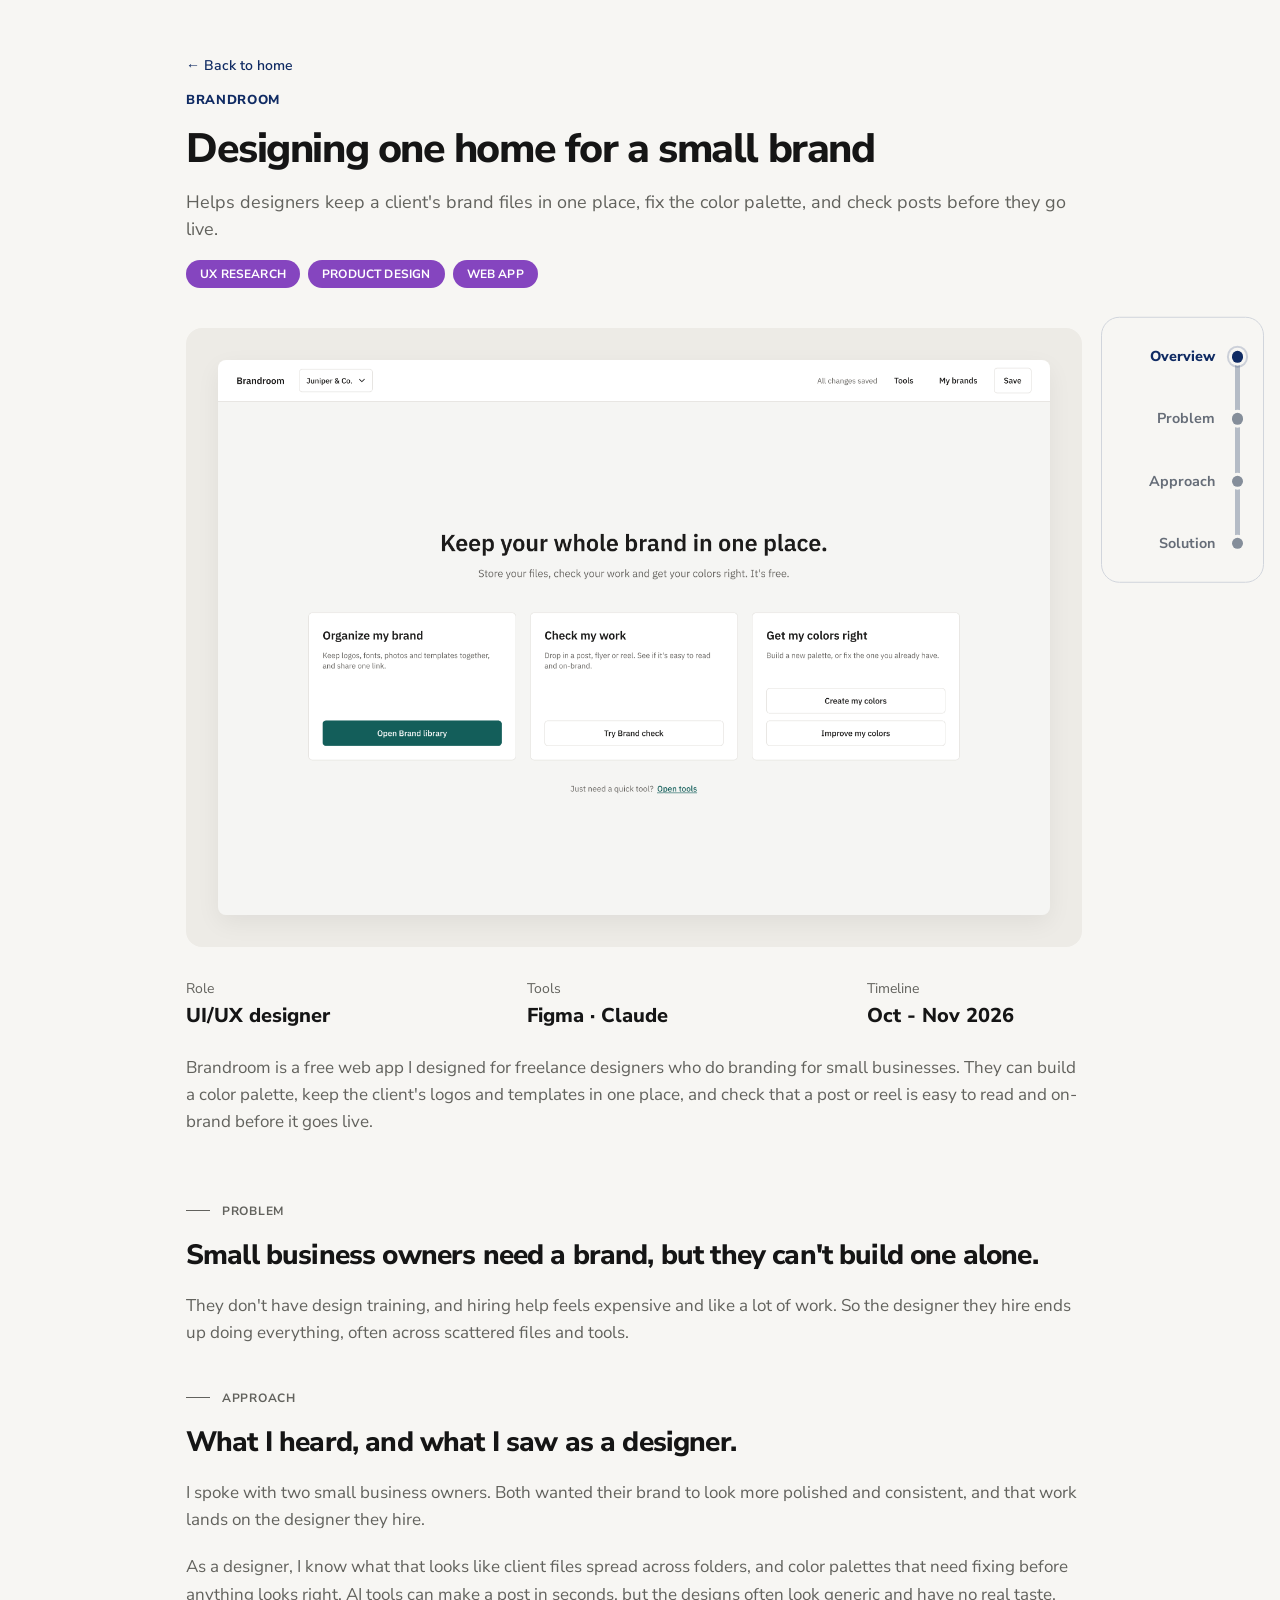
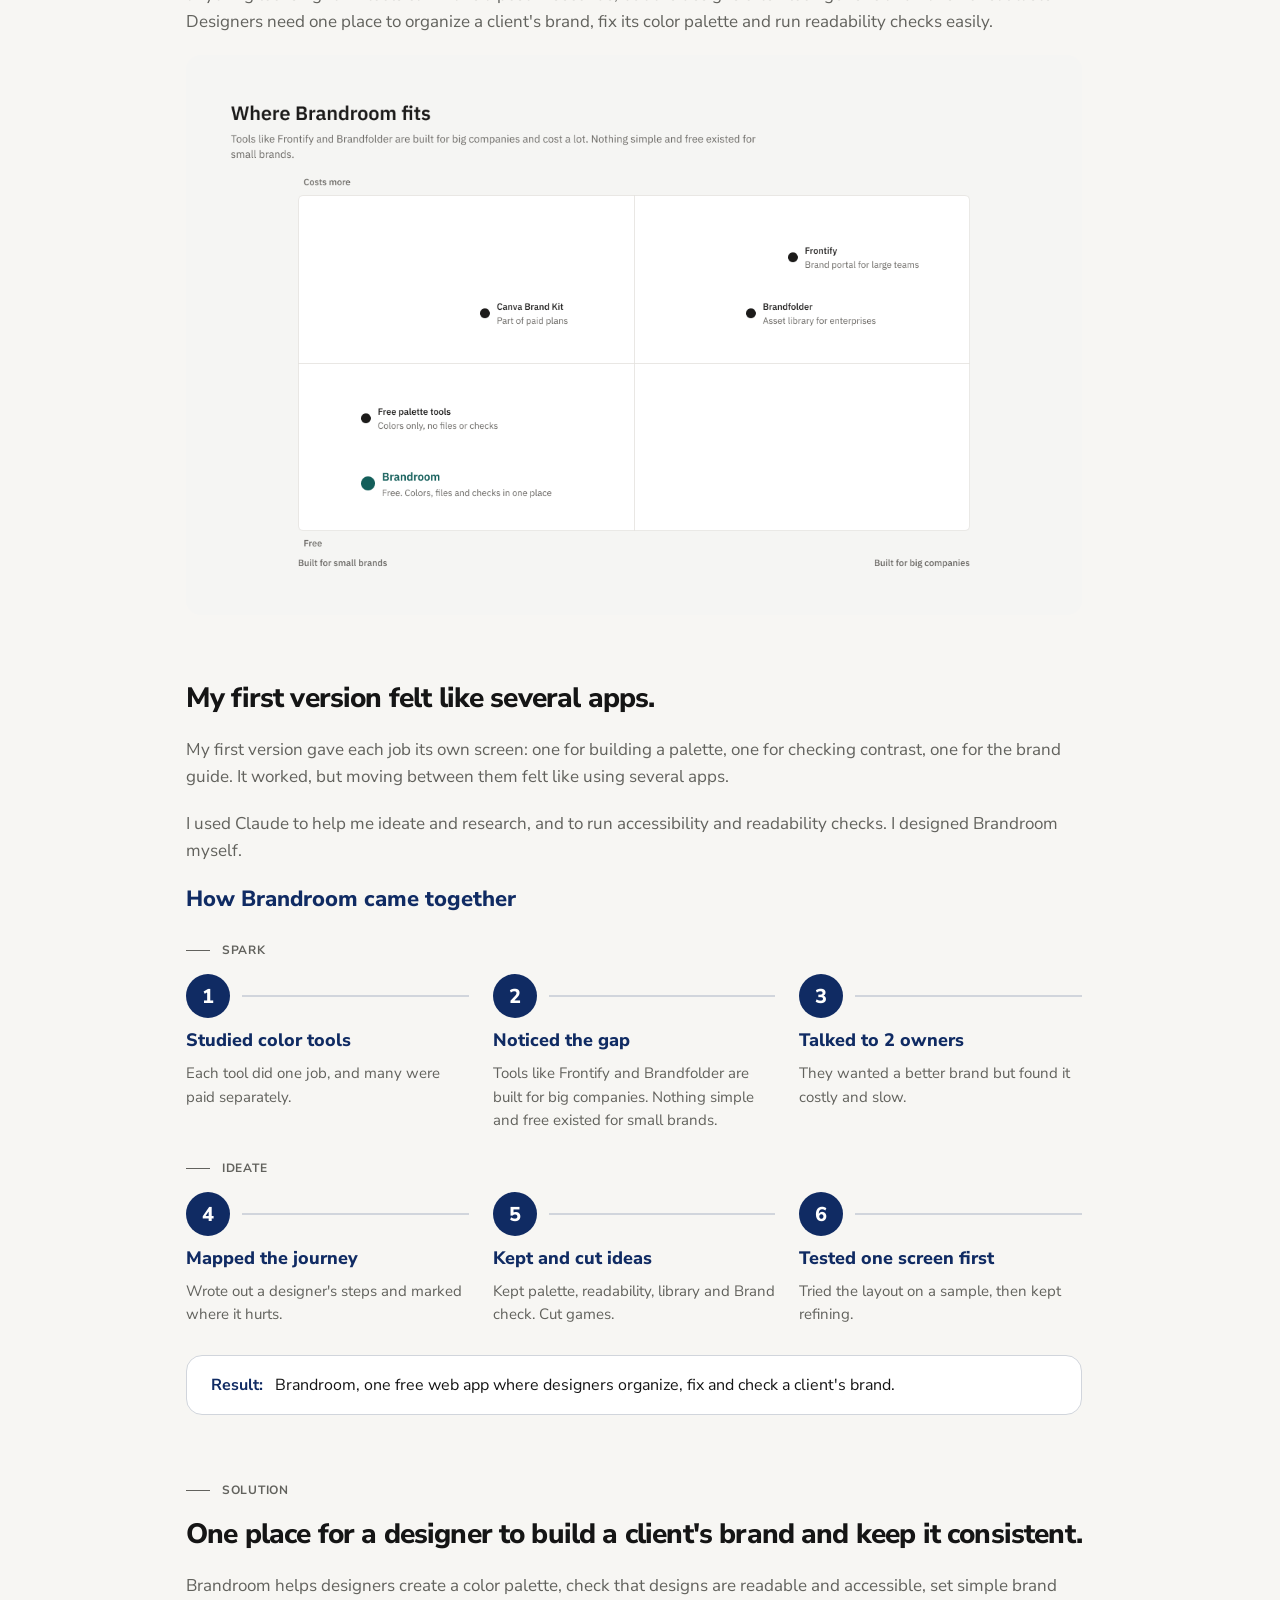
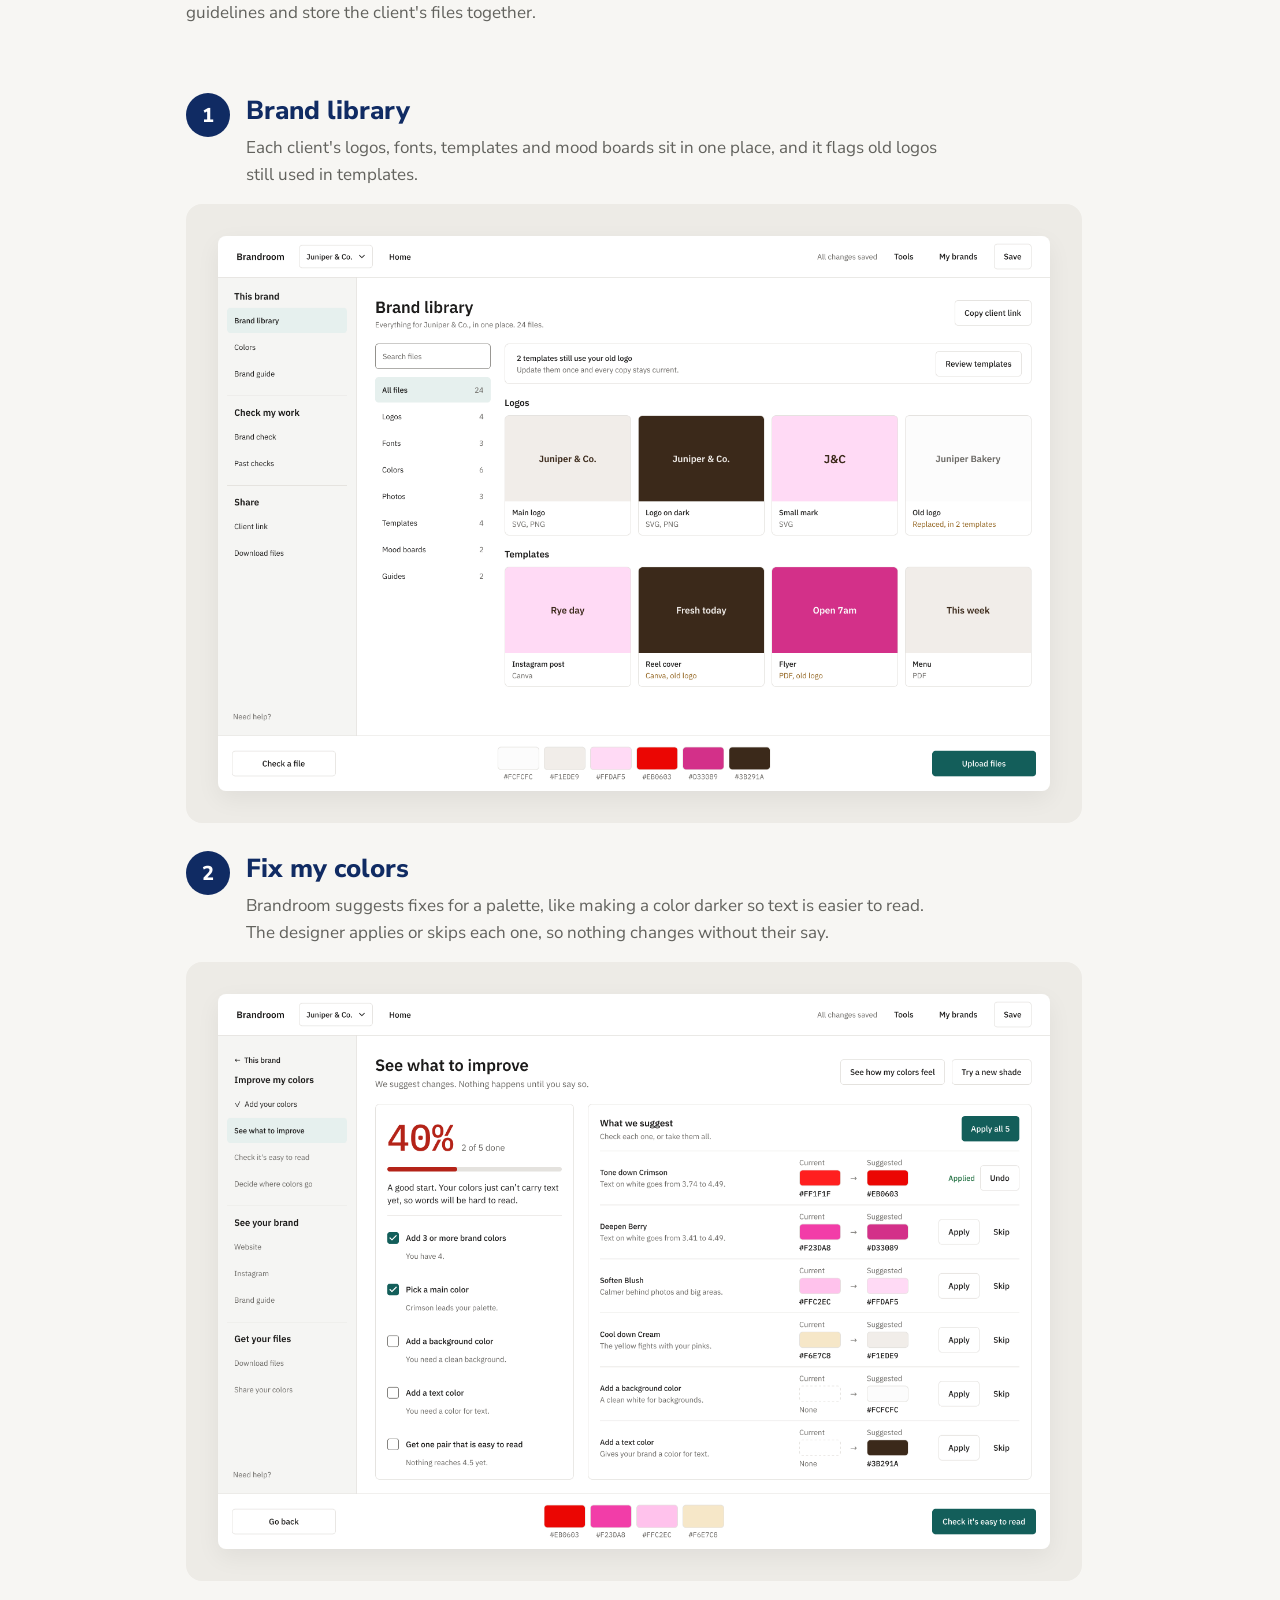
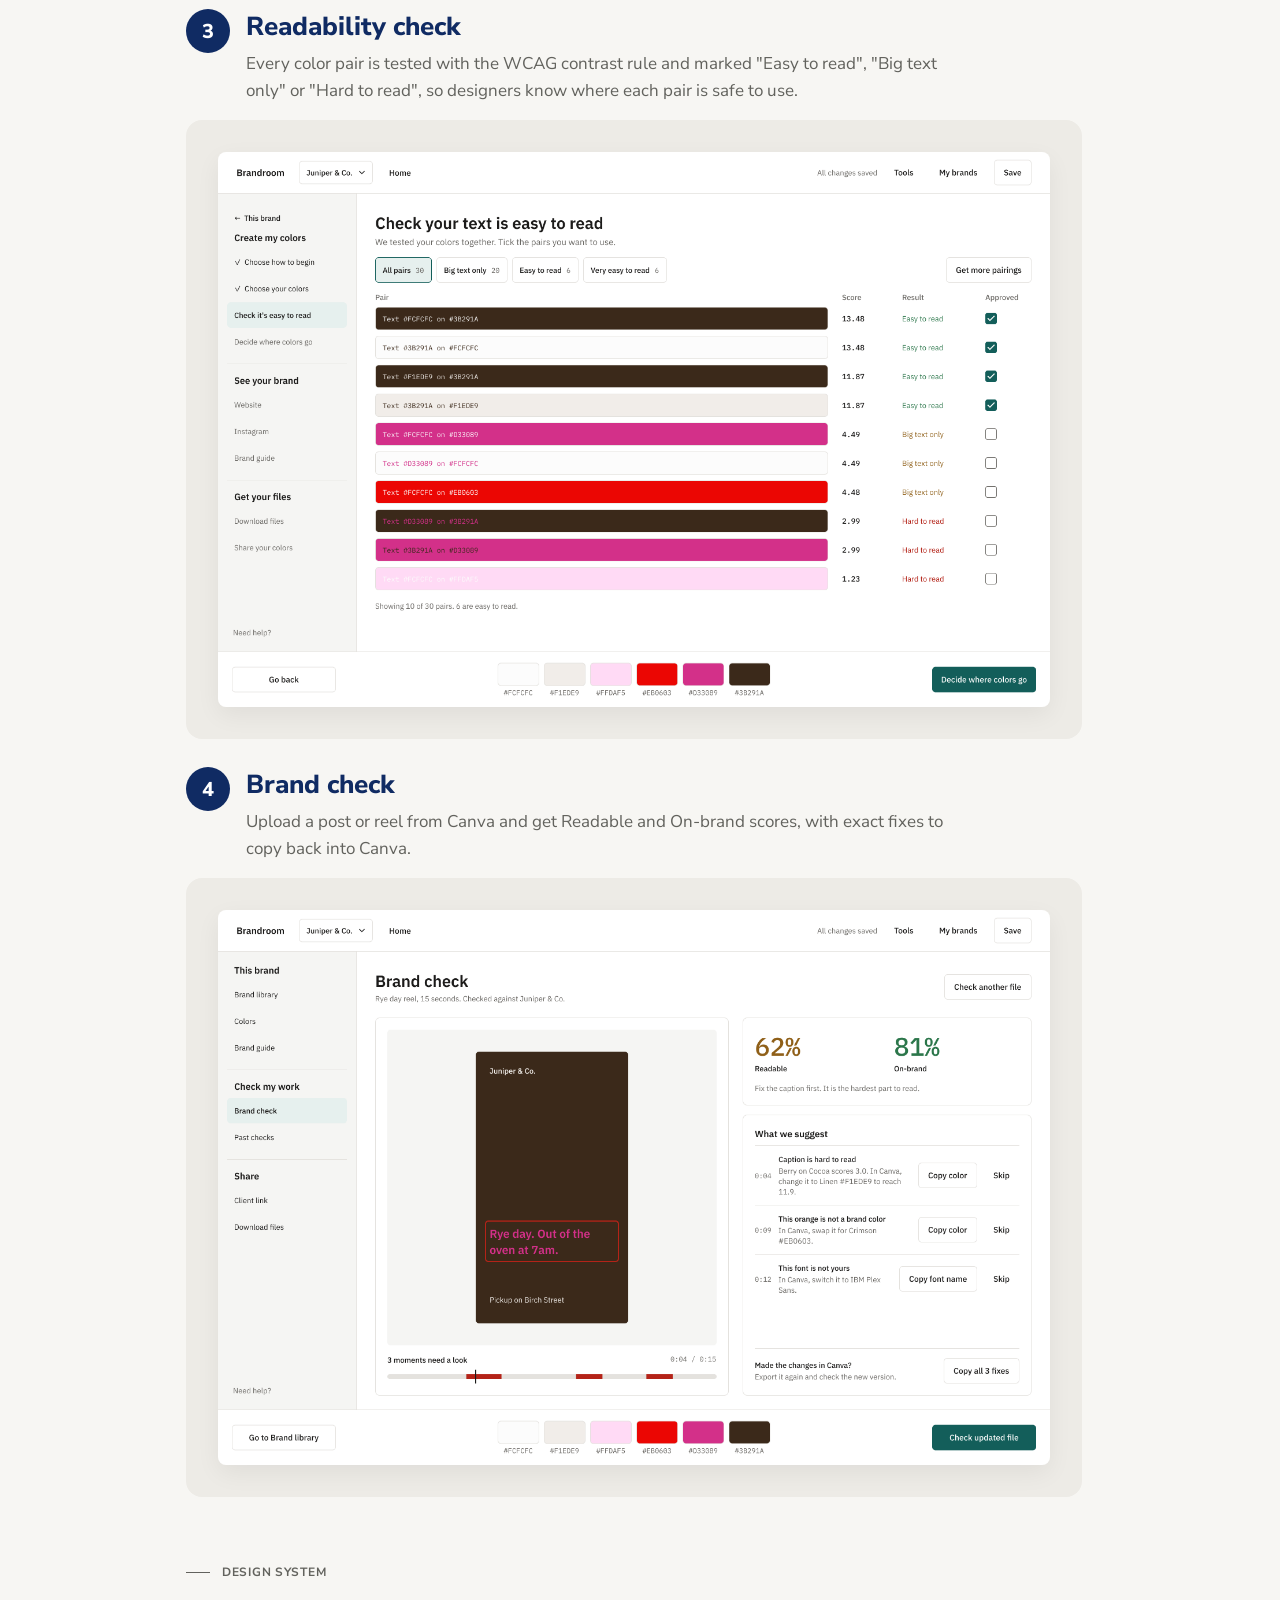
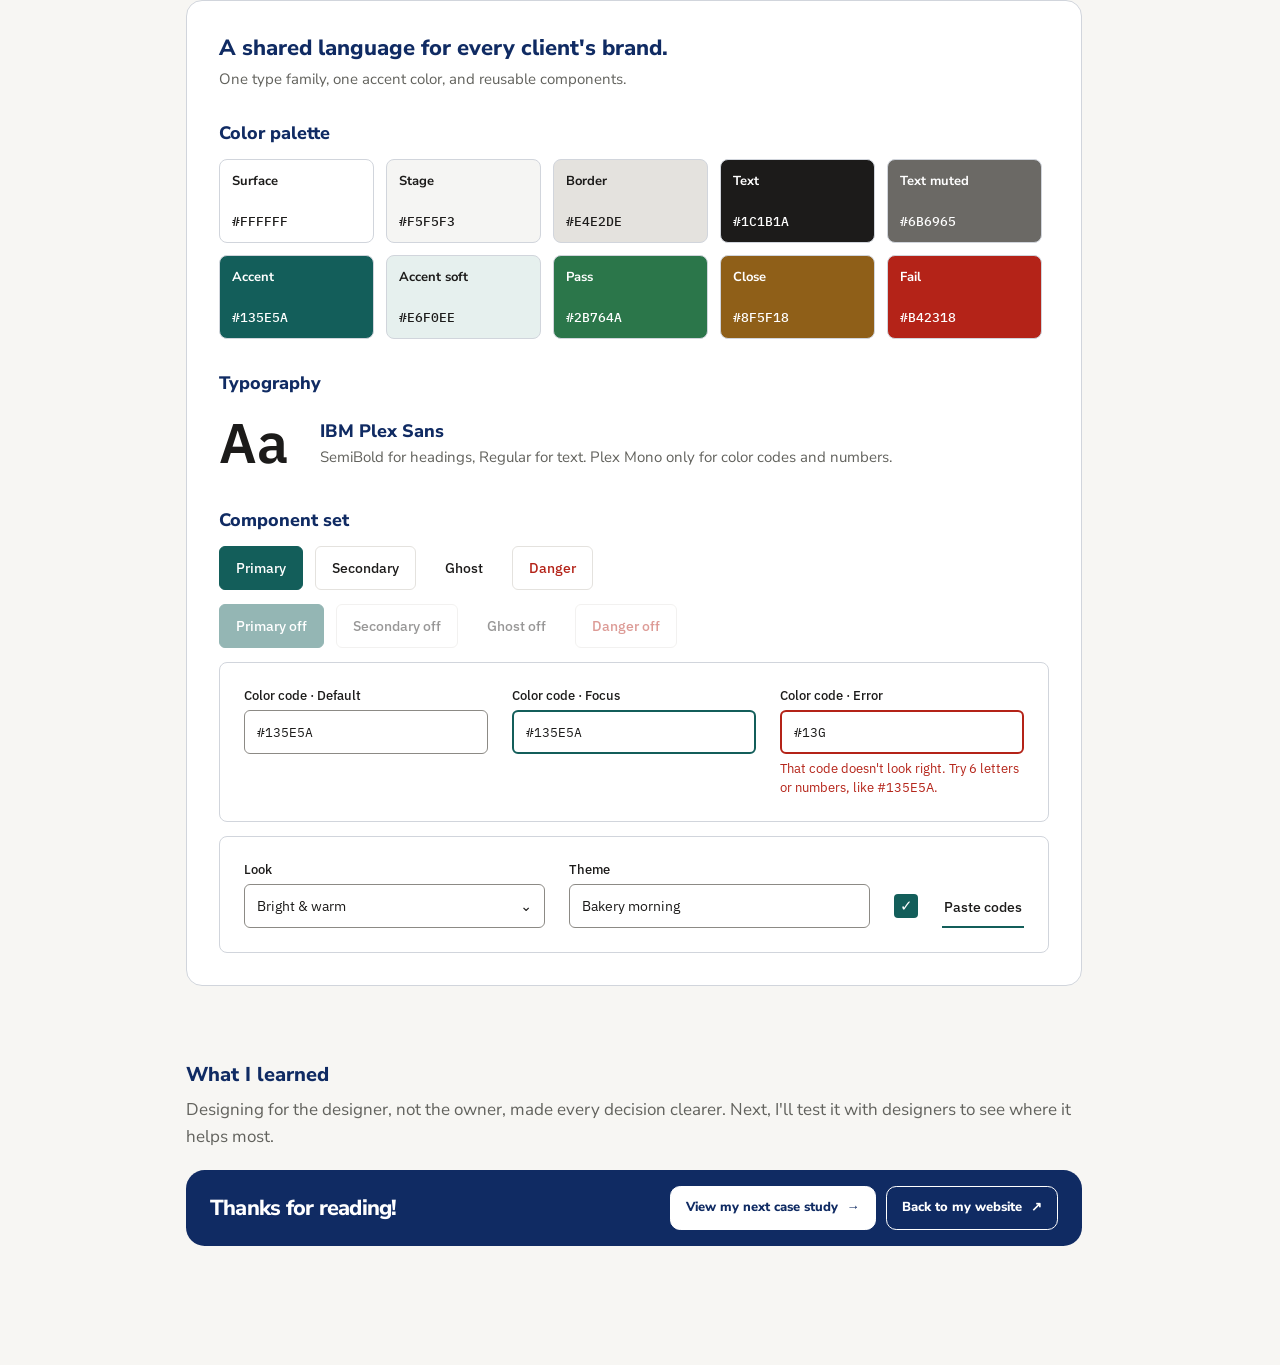
==== commit 55e14c81: "Case study pages: bottom button says Back to home Co-Authored-By: Claude Fable 5.1 <noreply@anthropi" ====
--- a/brandroom/index.html
+++ b/brandroom/index.html
@@ -31,7 +31,7 @@
   </header>
 
   <section class="block overview" id="overview" aria-label="Brandroom project overview">
-    <a class="back-link" href="/"><span aria-hidden="true">← </span>Back to website</a>
+    <a class="back-link" href="/"><span aria-hidden="true">← </span>Back to home</a>
     <p class="kicker">Brandroom</p>
     <h1>Designing one home for a small brand</h1>
     <p class="lede">Helps designers keep a client's brand files in one place, fix the color palette, and check posts before they go live.</p>
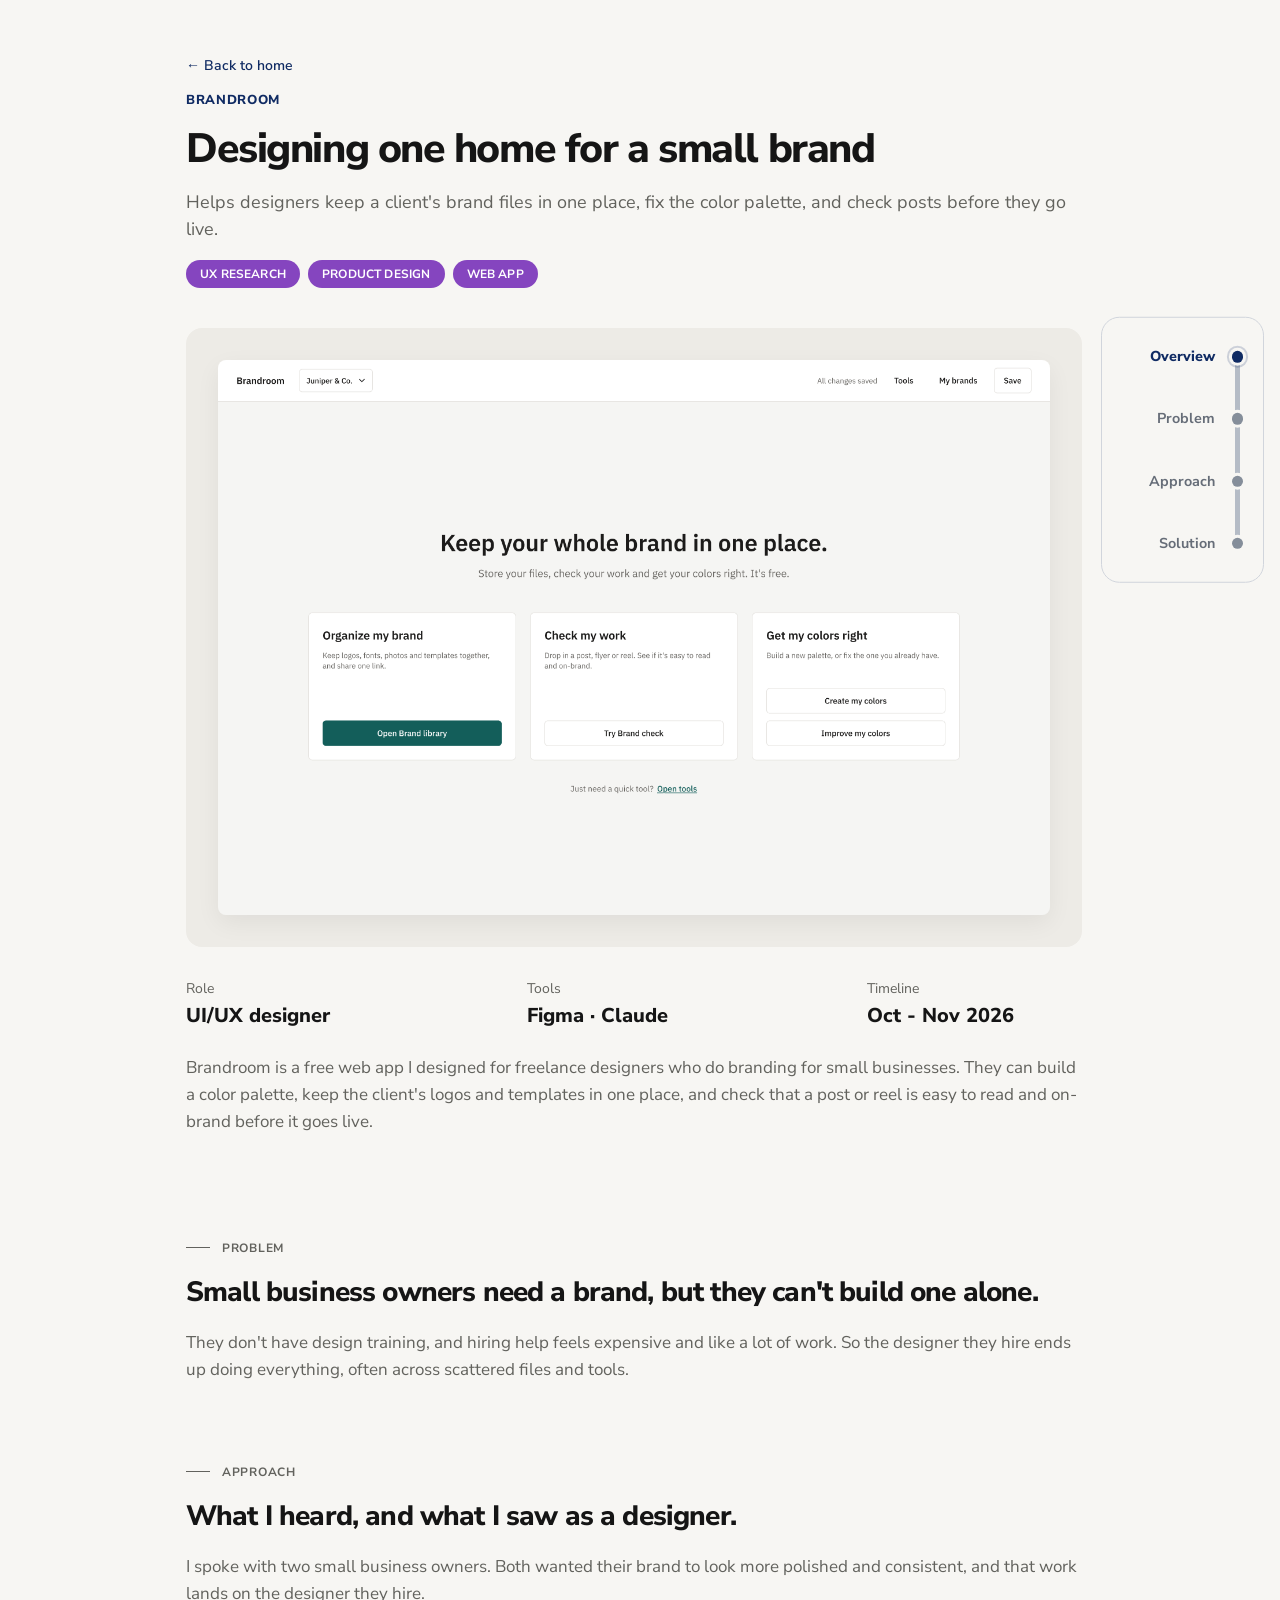
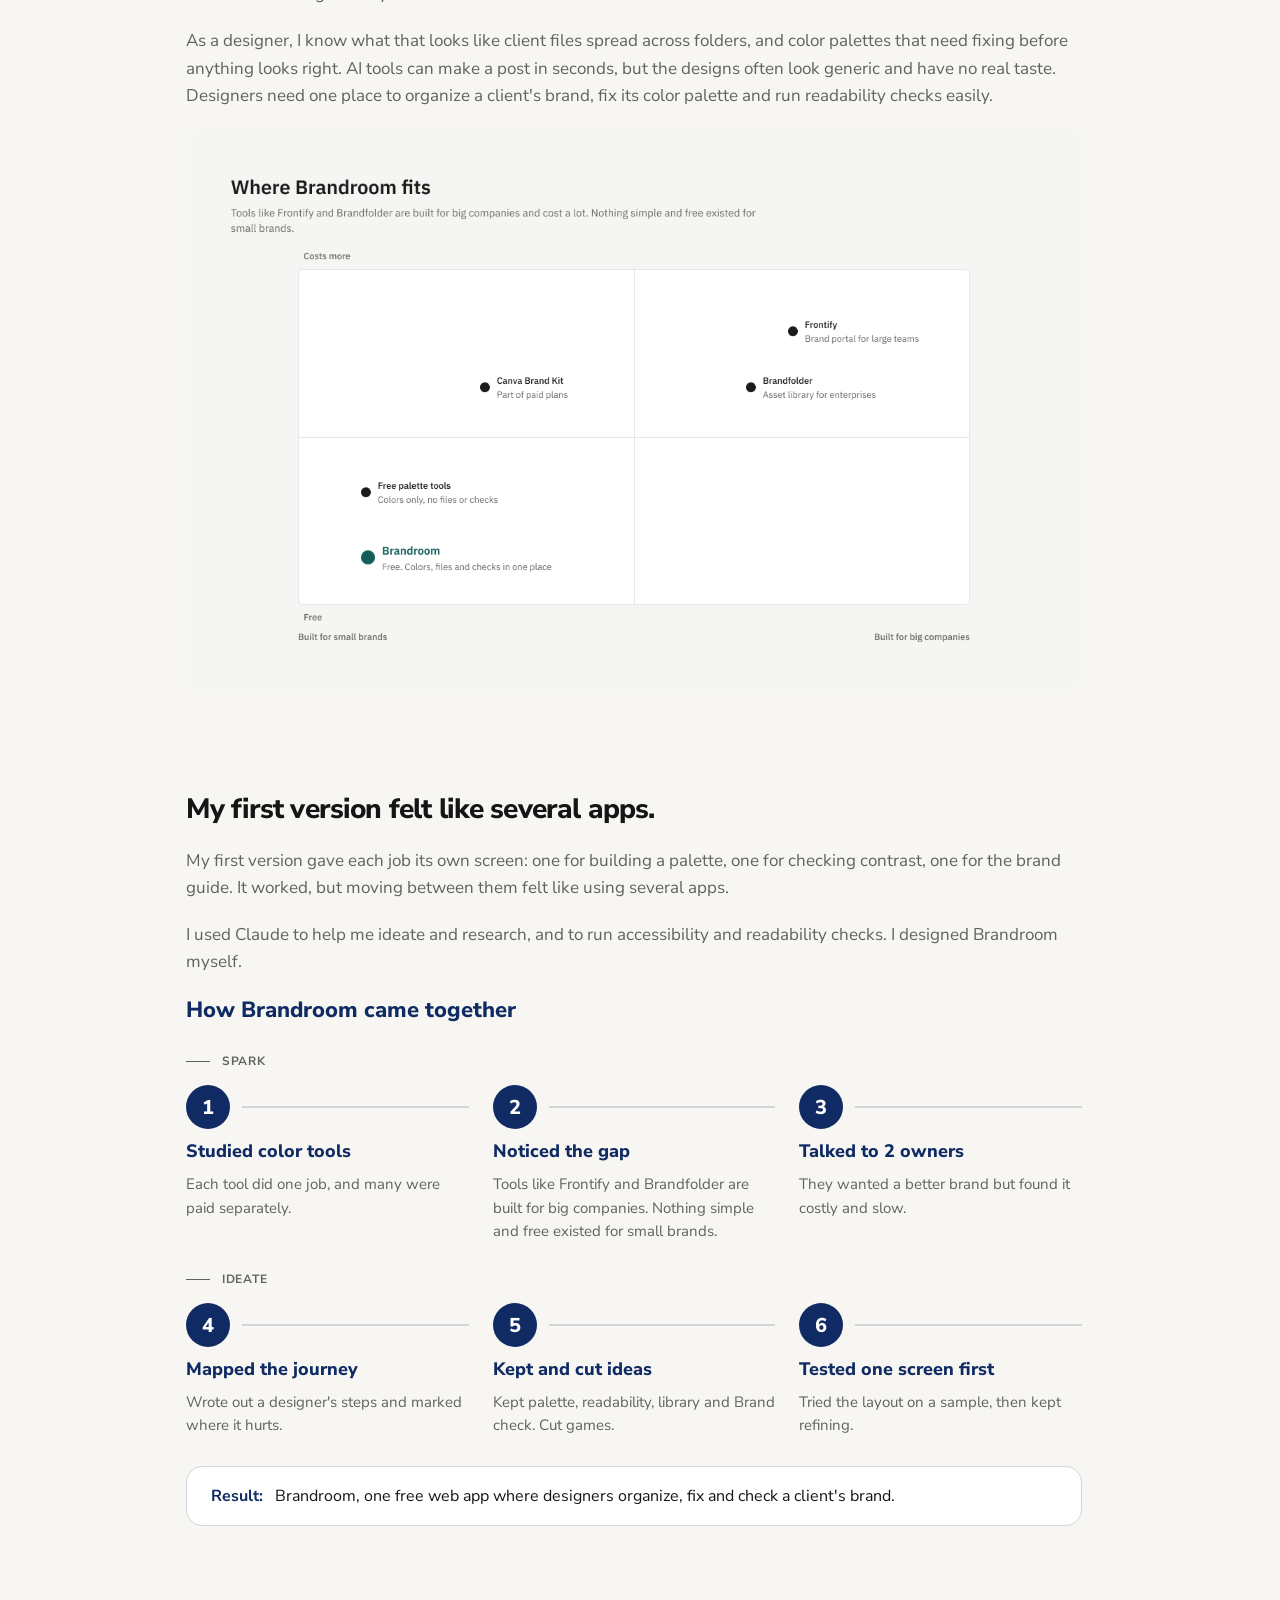
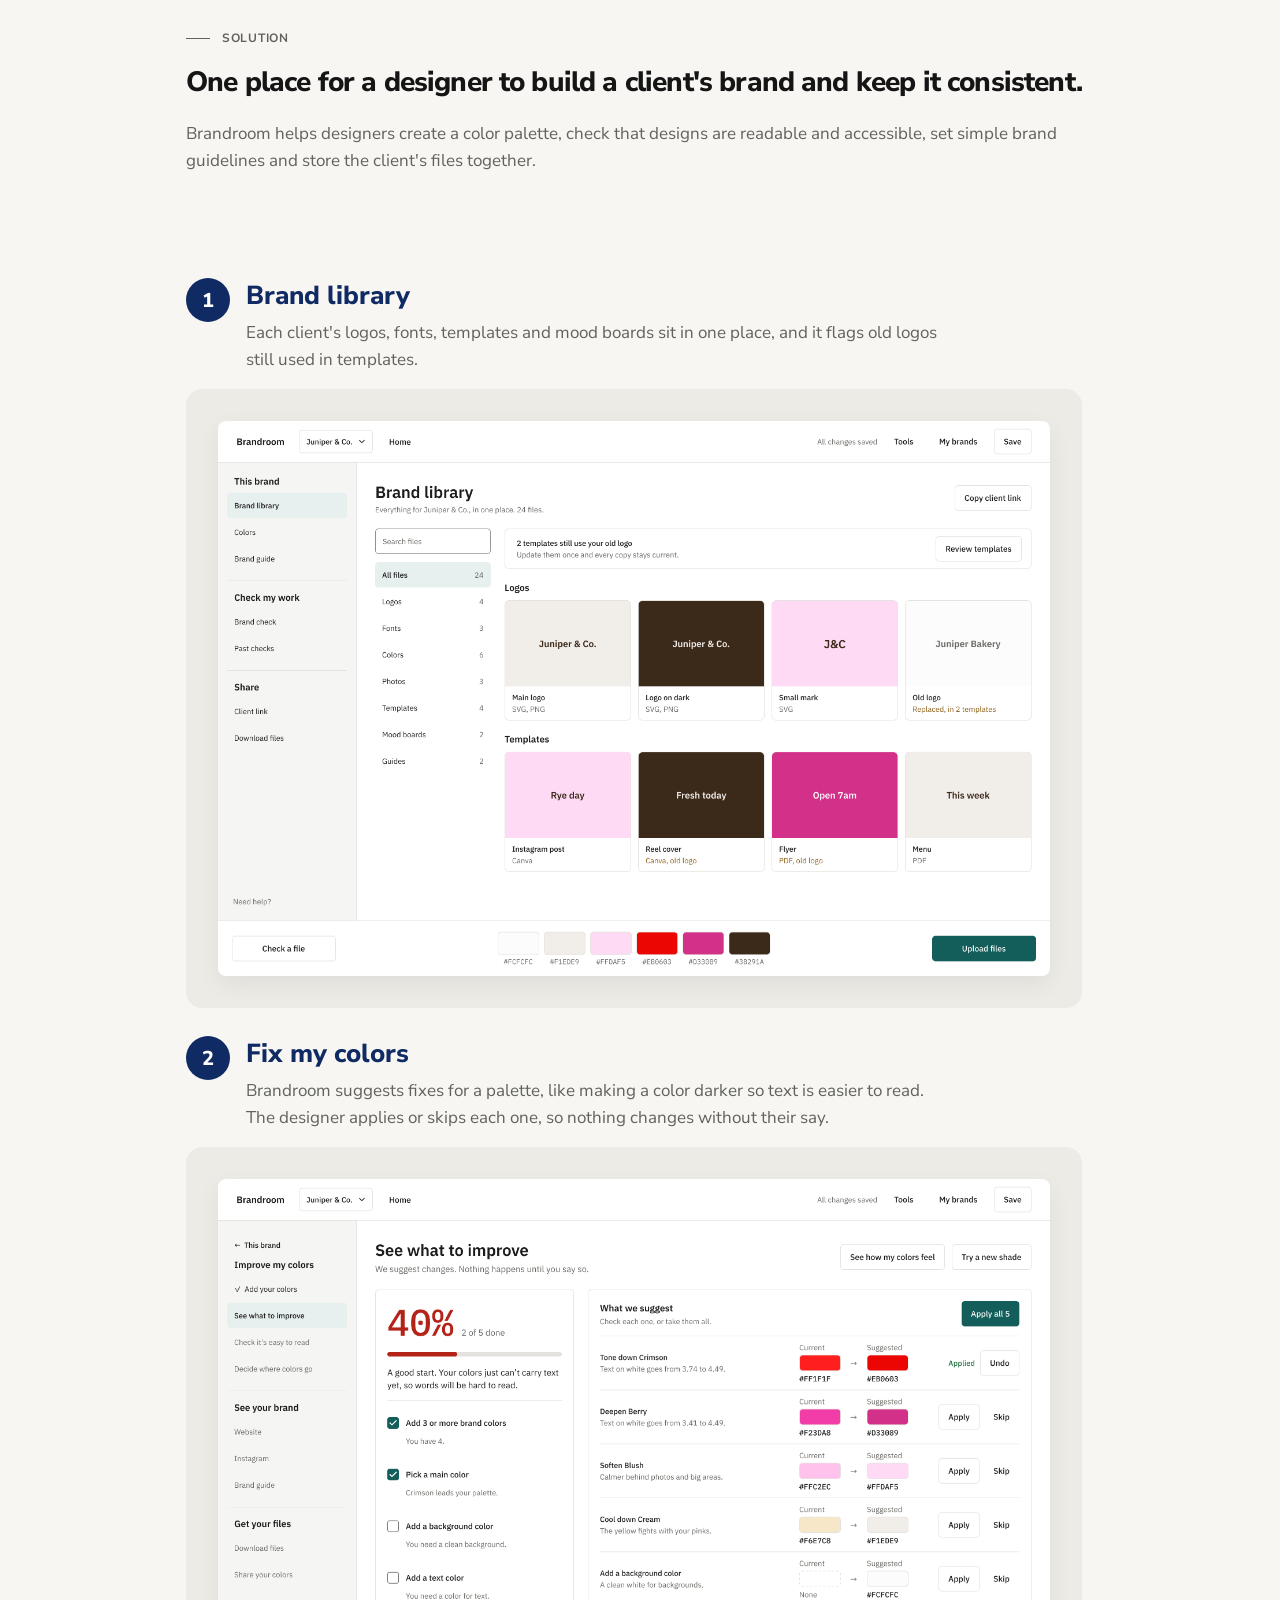
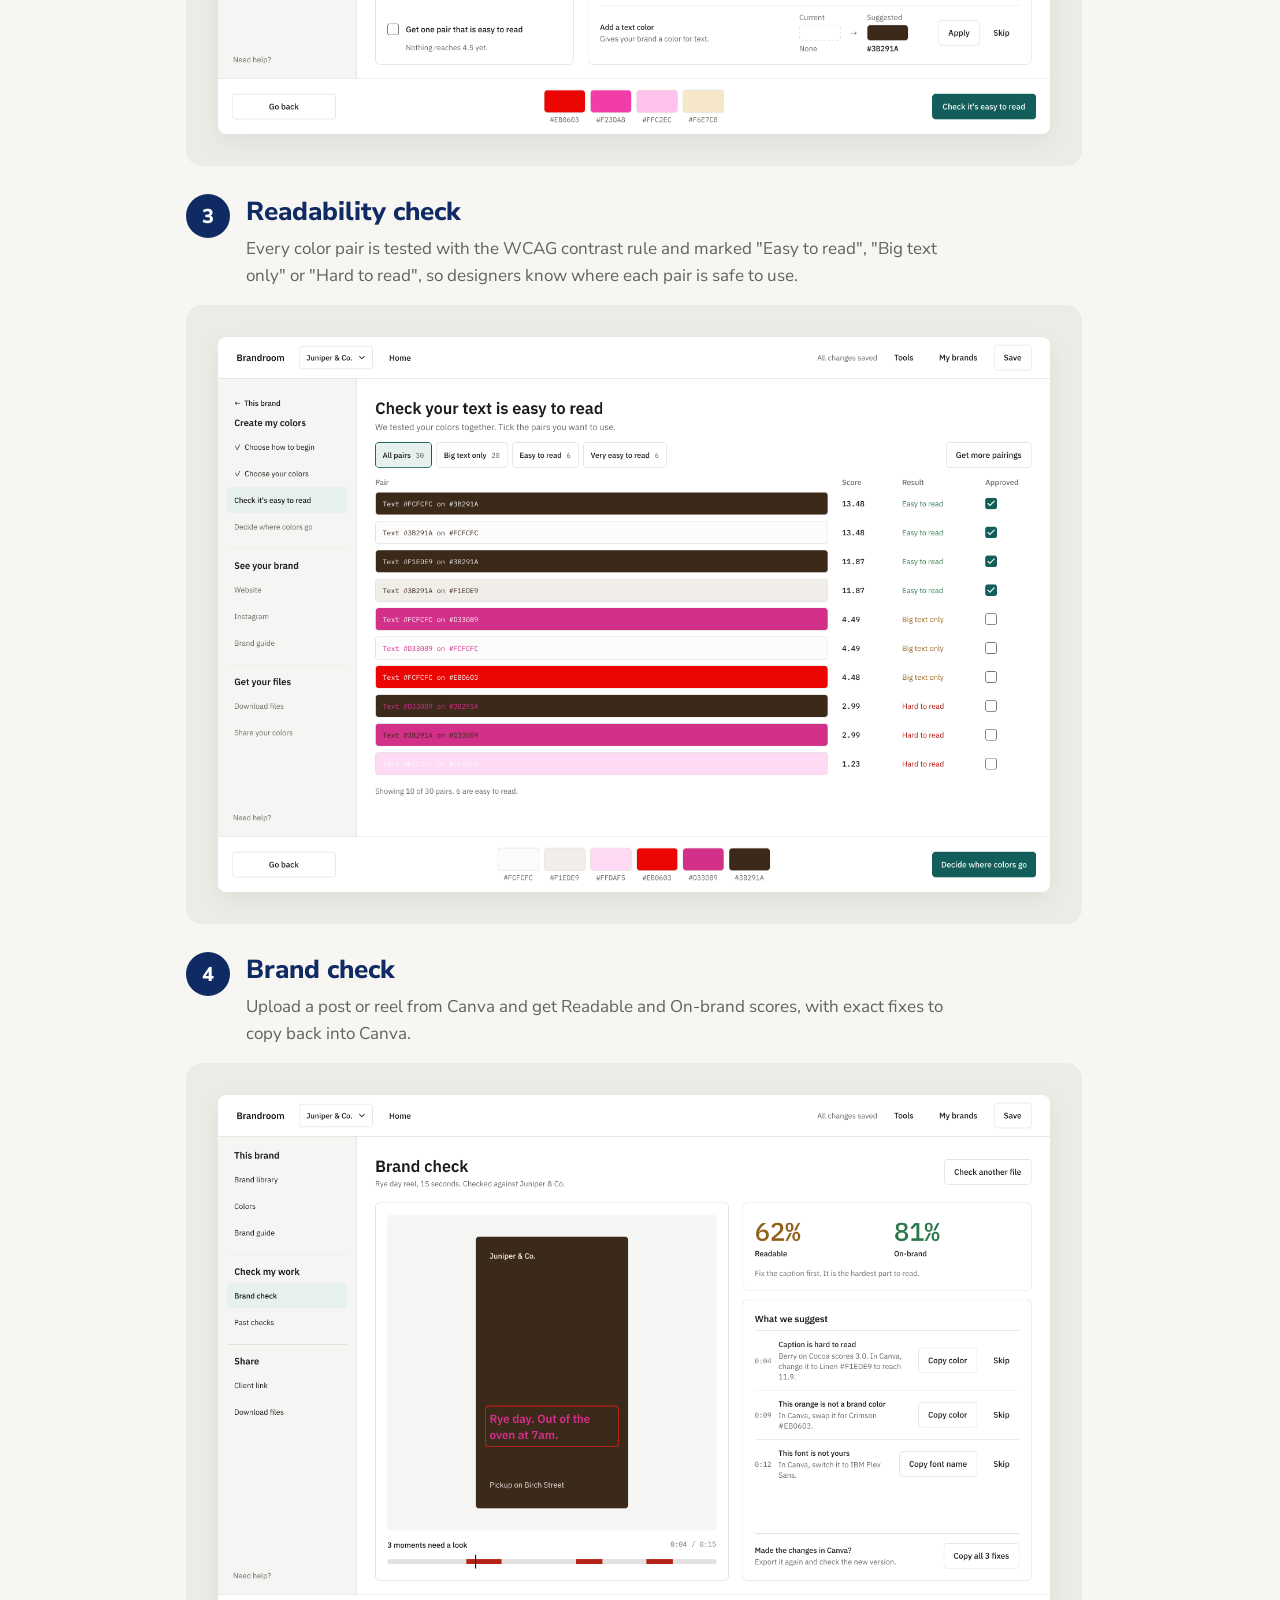
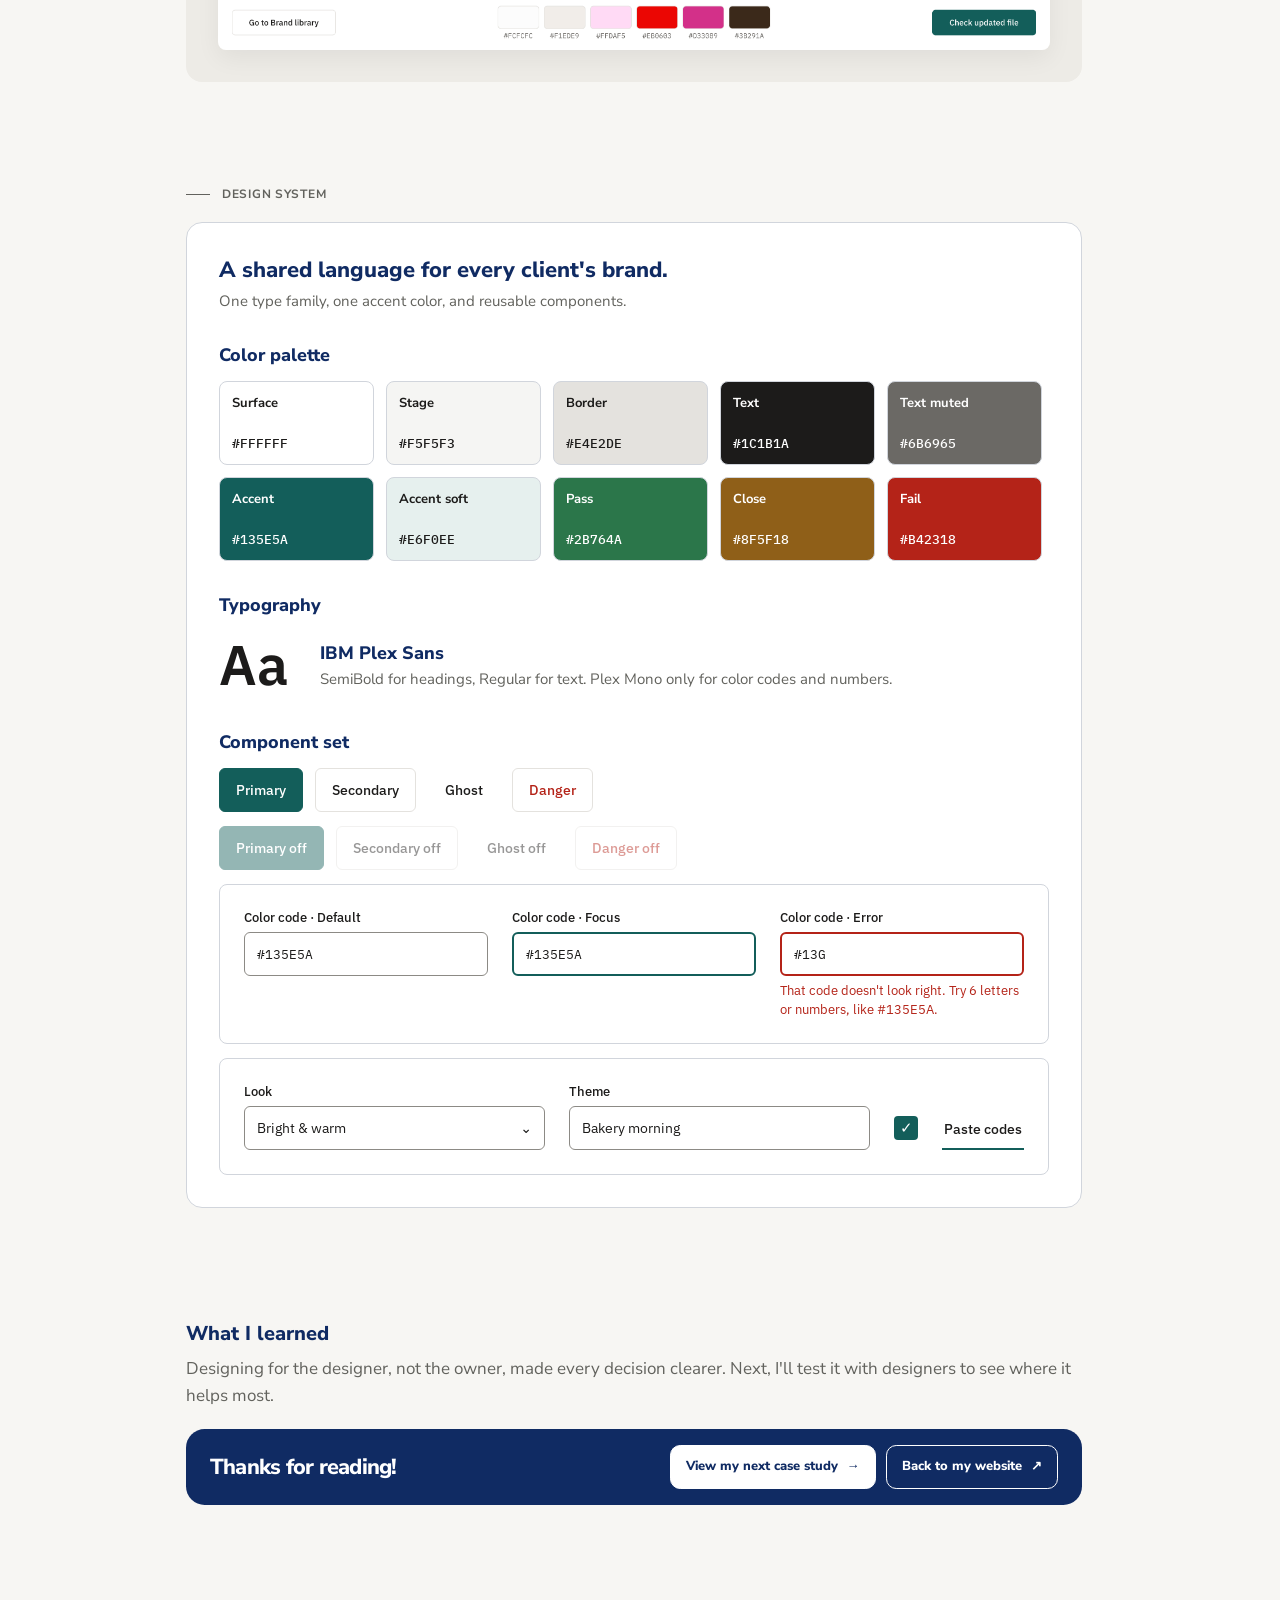
==== commit 23cb6387: "Case studies: more room between the phases; home starts from the top when coming back Co-Authored-By" ====
--- a/brandroom/index.html
+++ b/brandroom/index.html
@@ -9,7 +9,7 @@
 <link rel="icon" href="/assets/favicon.svg" type="image/svg+xml">
 <link rel="preconnect" href="https://fonts.googleapis.com"><link rel="preconnect" href="https://fonts.gstatic.com" crossorigin>
 <link href="https://fonts.googleapis.com/css2?family=Nunito+Sans:opsz,wght@6..12,400;6..12,600;6..12,700;6..12,800&family=IBM+Plex+Sans:wght@500;600&family=IBM+Plex+Mono:wght@500&display=swap" rel="stylesheet">
-<link rel="stylesheet" href="brandroom.css?v=20261110-closing2">
+<link rel="stylesheet" href="brandroom.css?v=20261123-gap">
 <link rel="stylesheet" href="/assets/site-analytics.css?v=20261028-cookieless">
 <script src="/assets/site-analytics.js?v=20261029-resume" defer></script>
 </head>
--- a/brandroom/brandroom.css
+++ b/brandroom/brandroom.css
@@ -28,7 +28,7 @@
 .skip-link:focus { top: 16px; }
 
 /* Page column: 896 wide, 186 from the left at 1280 (Figma padding 56 / 198 / 71 / 186) */
-.page { width: min(896px, calc(100vw - 384px)); margin-left: max(186px, calc(50% - 454px)); padding: 56px 0 71px; display: flex; flex-direction: column; gap: 67px; }
+.page { width: min(896px, calc(100vw - 384px)); margin-left: max(186px, calc(50% - 454px)); padding: 56px 0 71px; display: flex; flex-direction: column; gap: 104px; /* (more room between the phases: mentor review) */ }
 .block { display: flex; flex-direction: column; gap: 20px; }
 
 /* Overview */
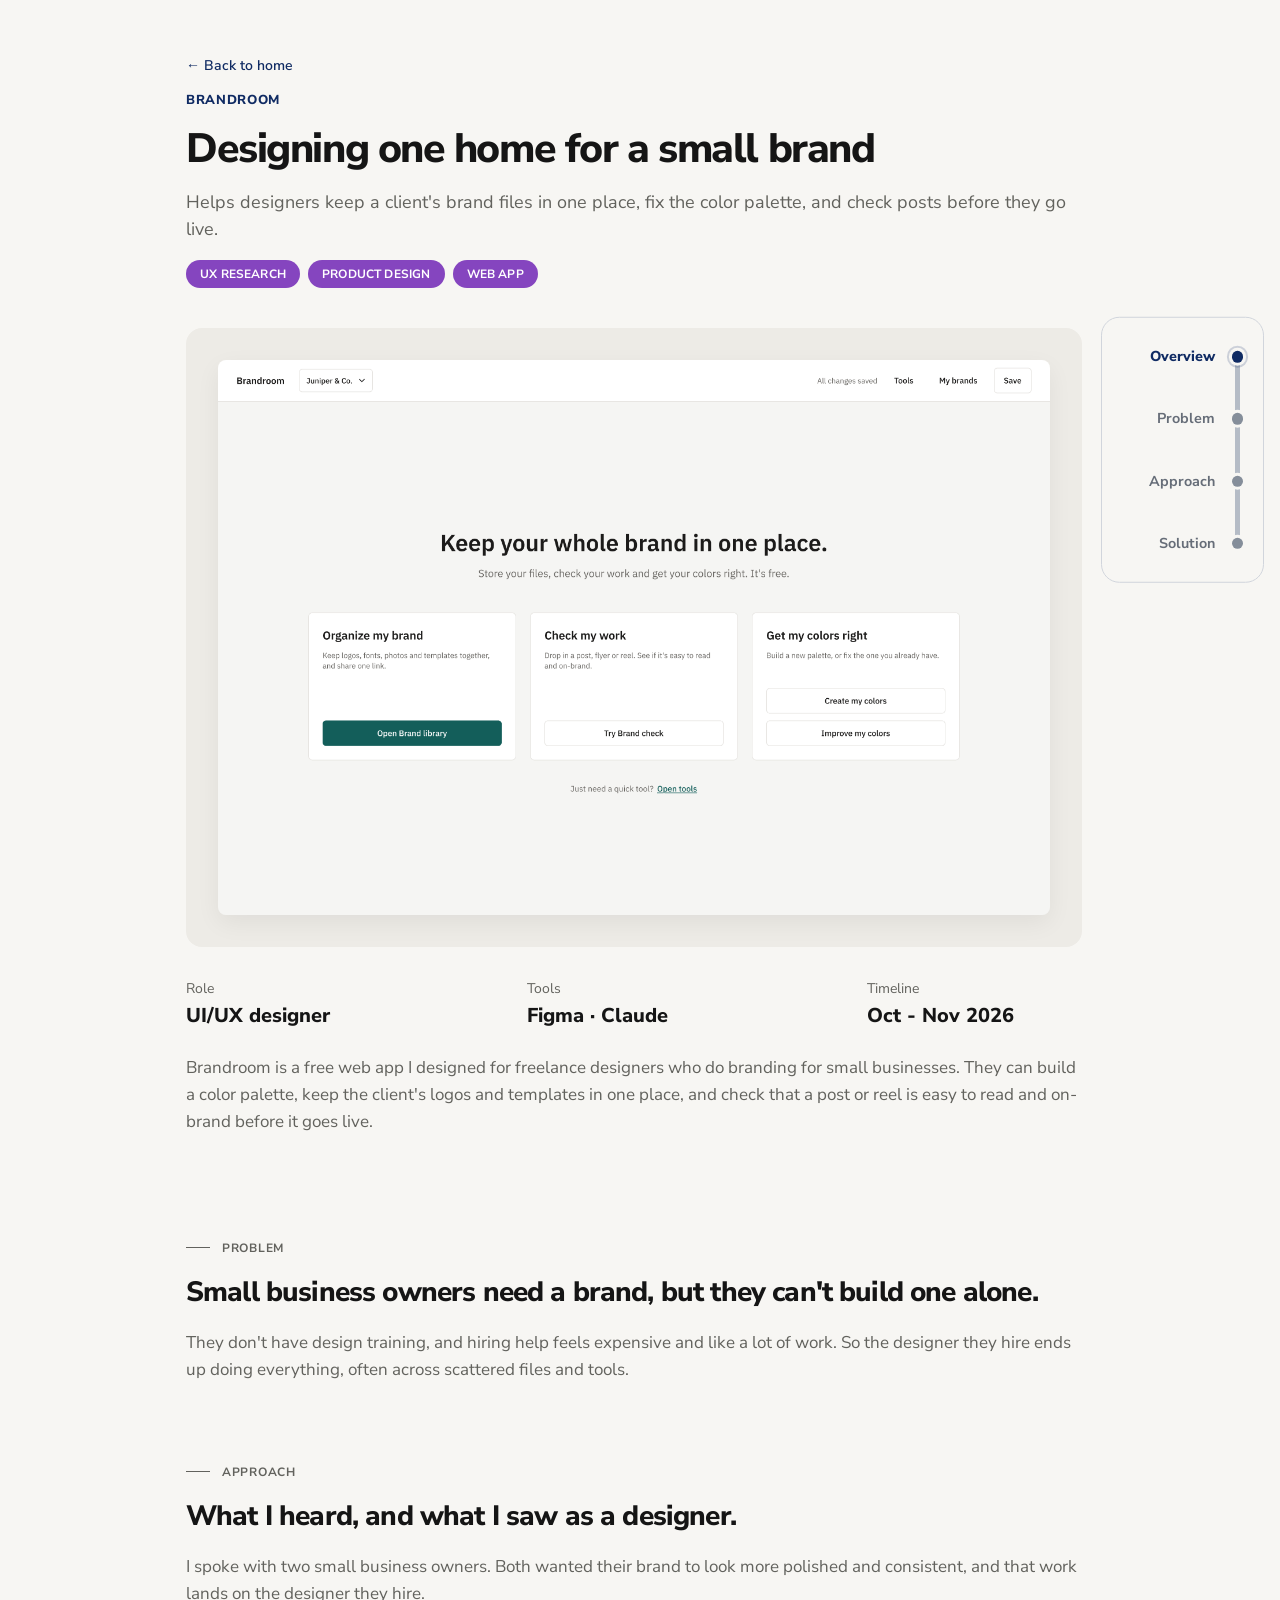
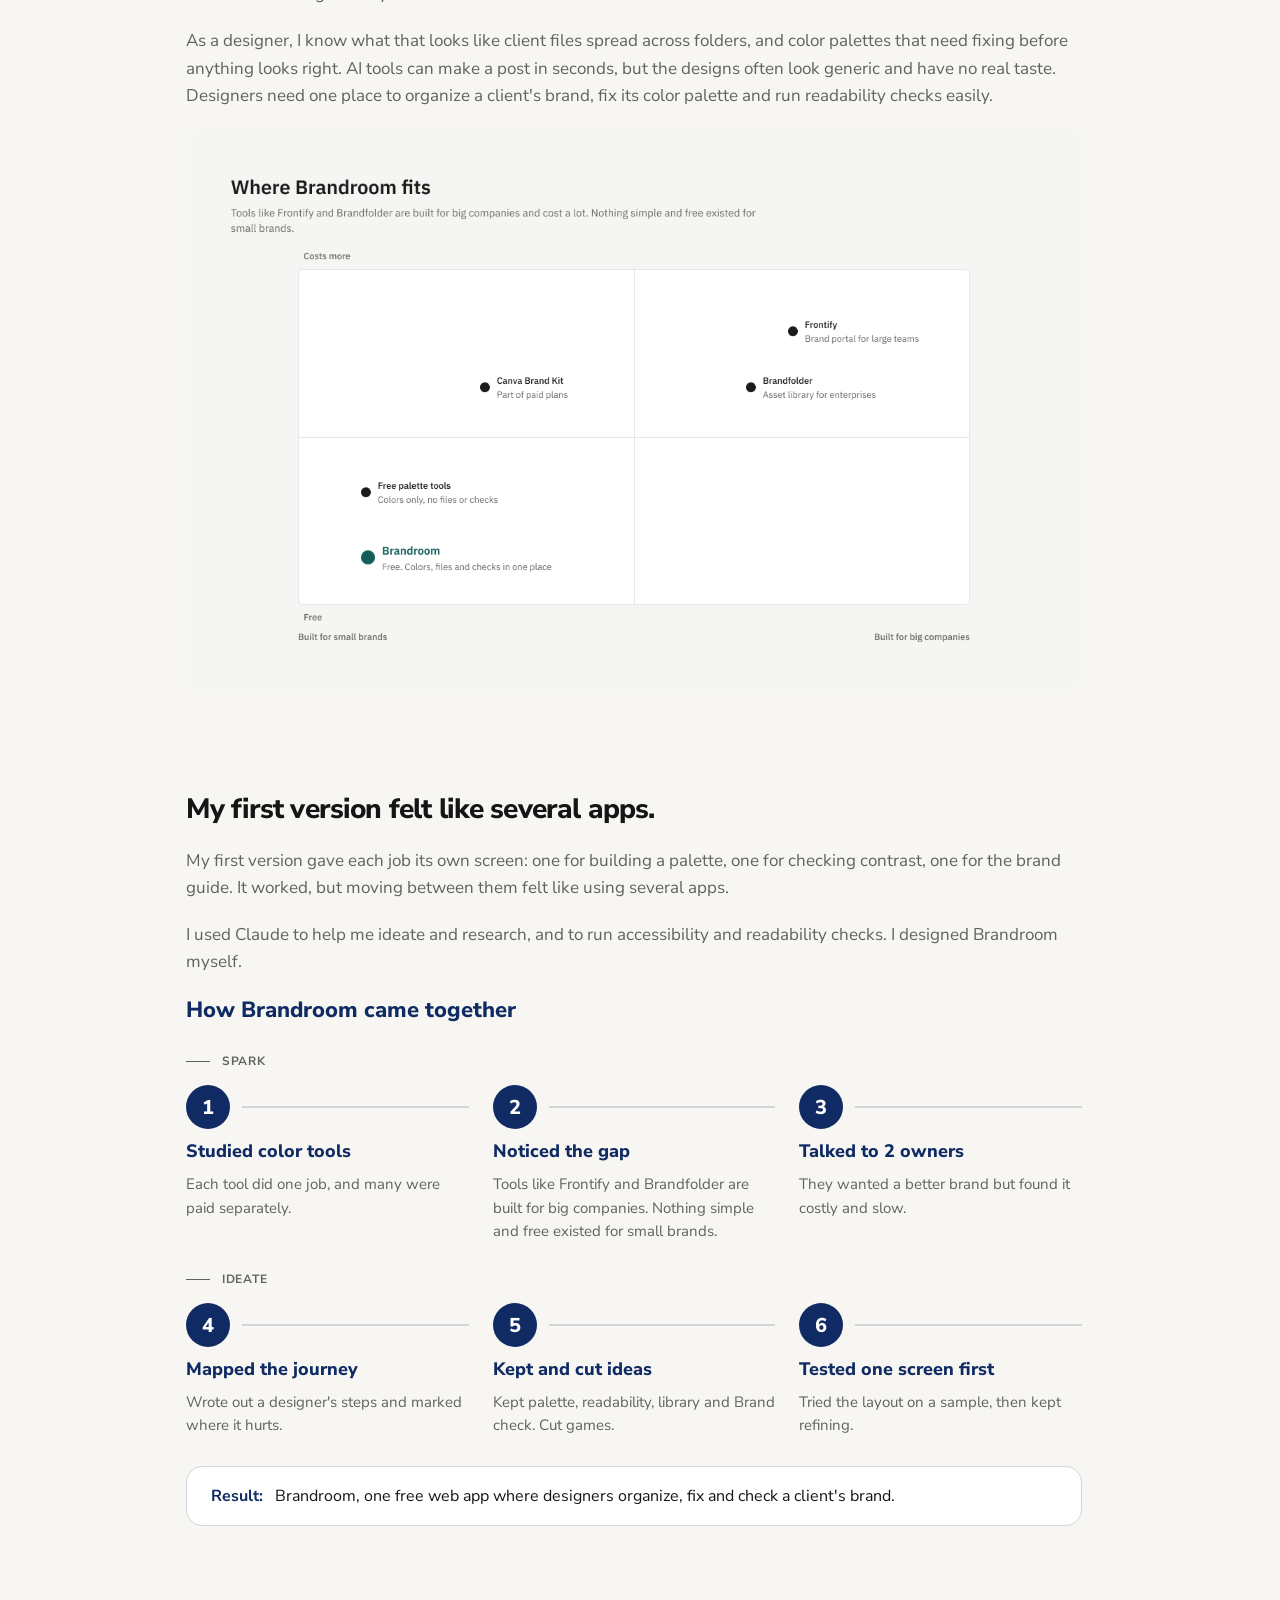
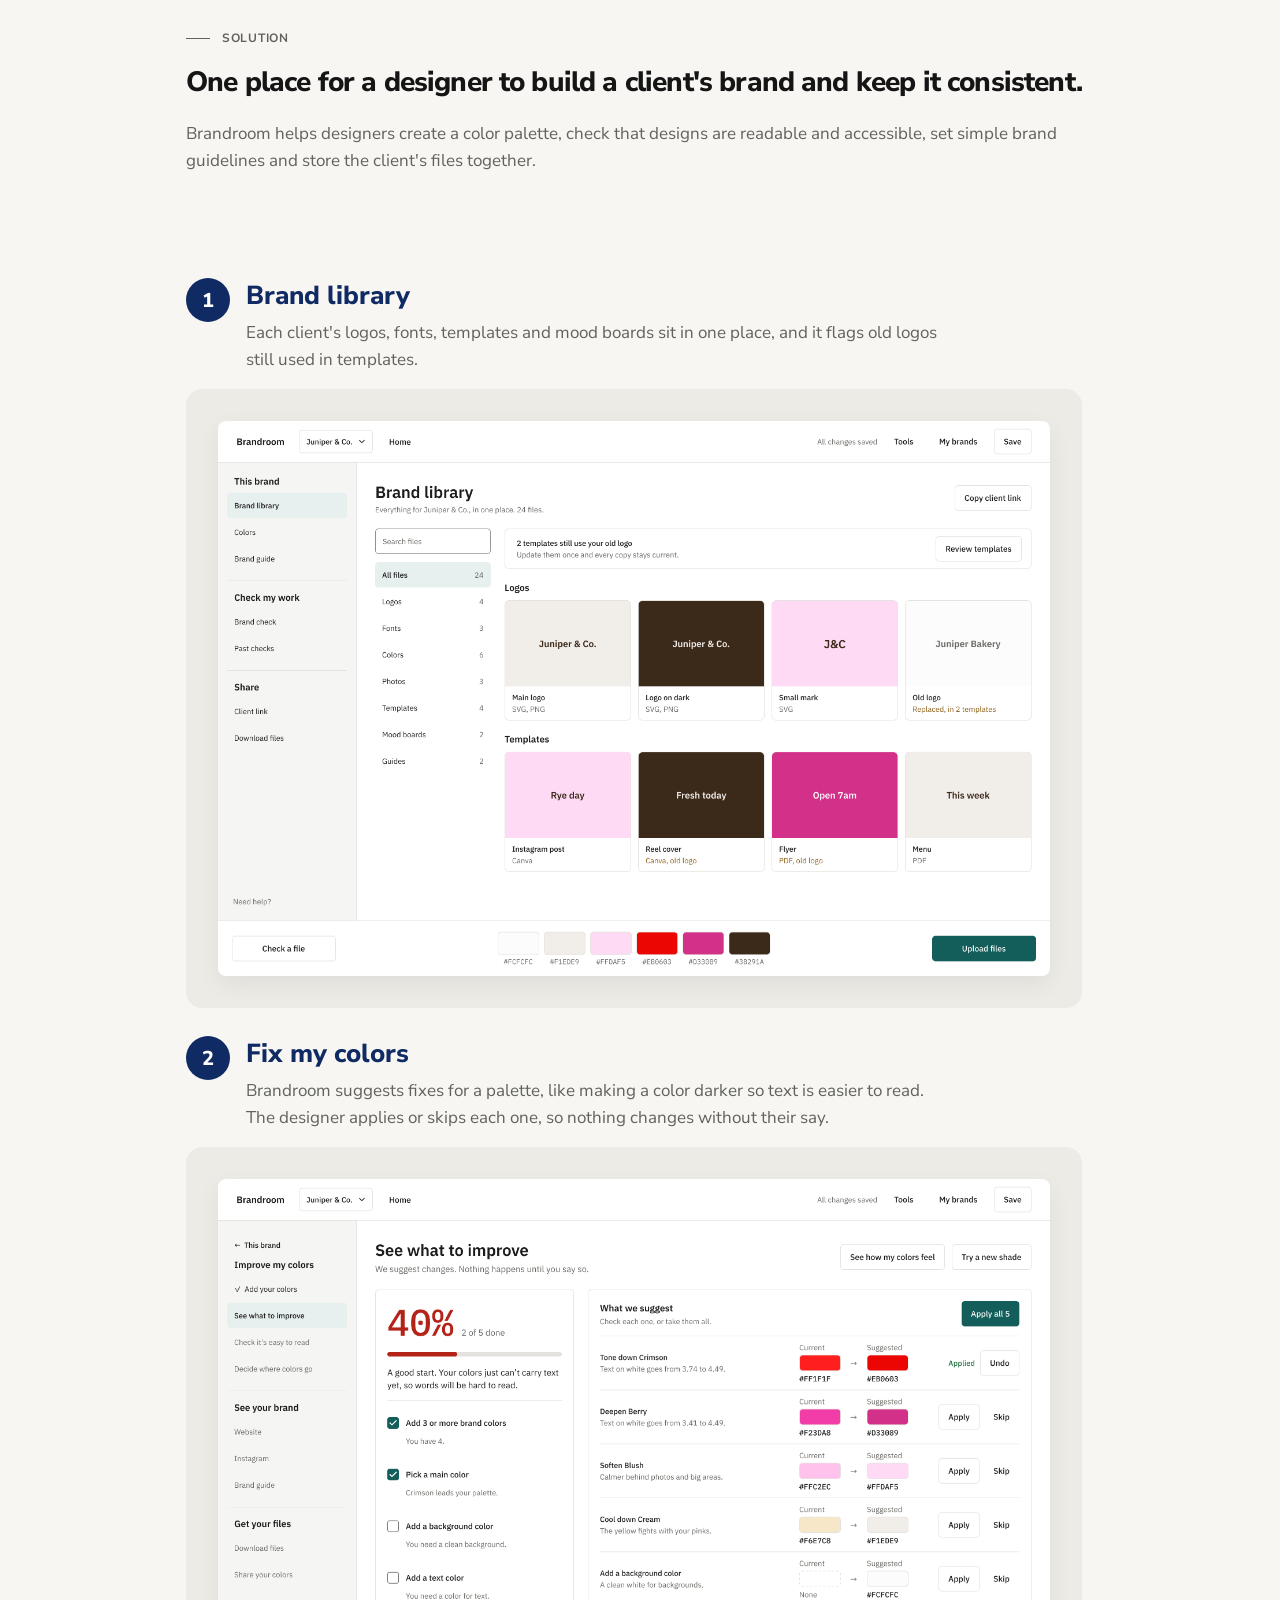
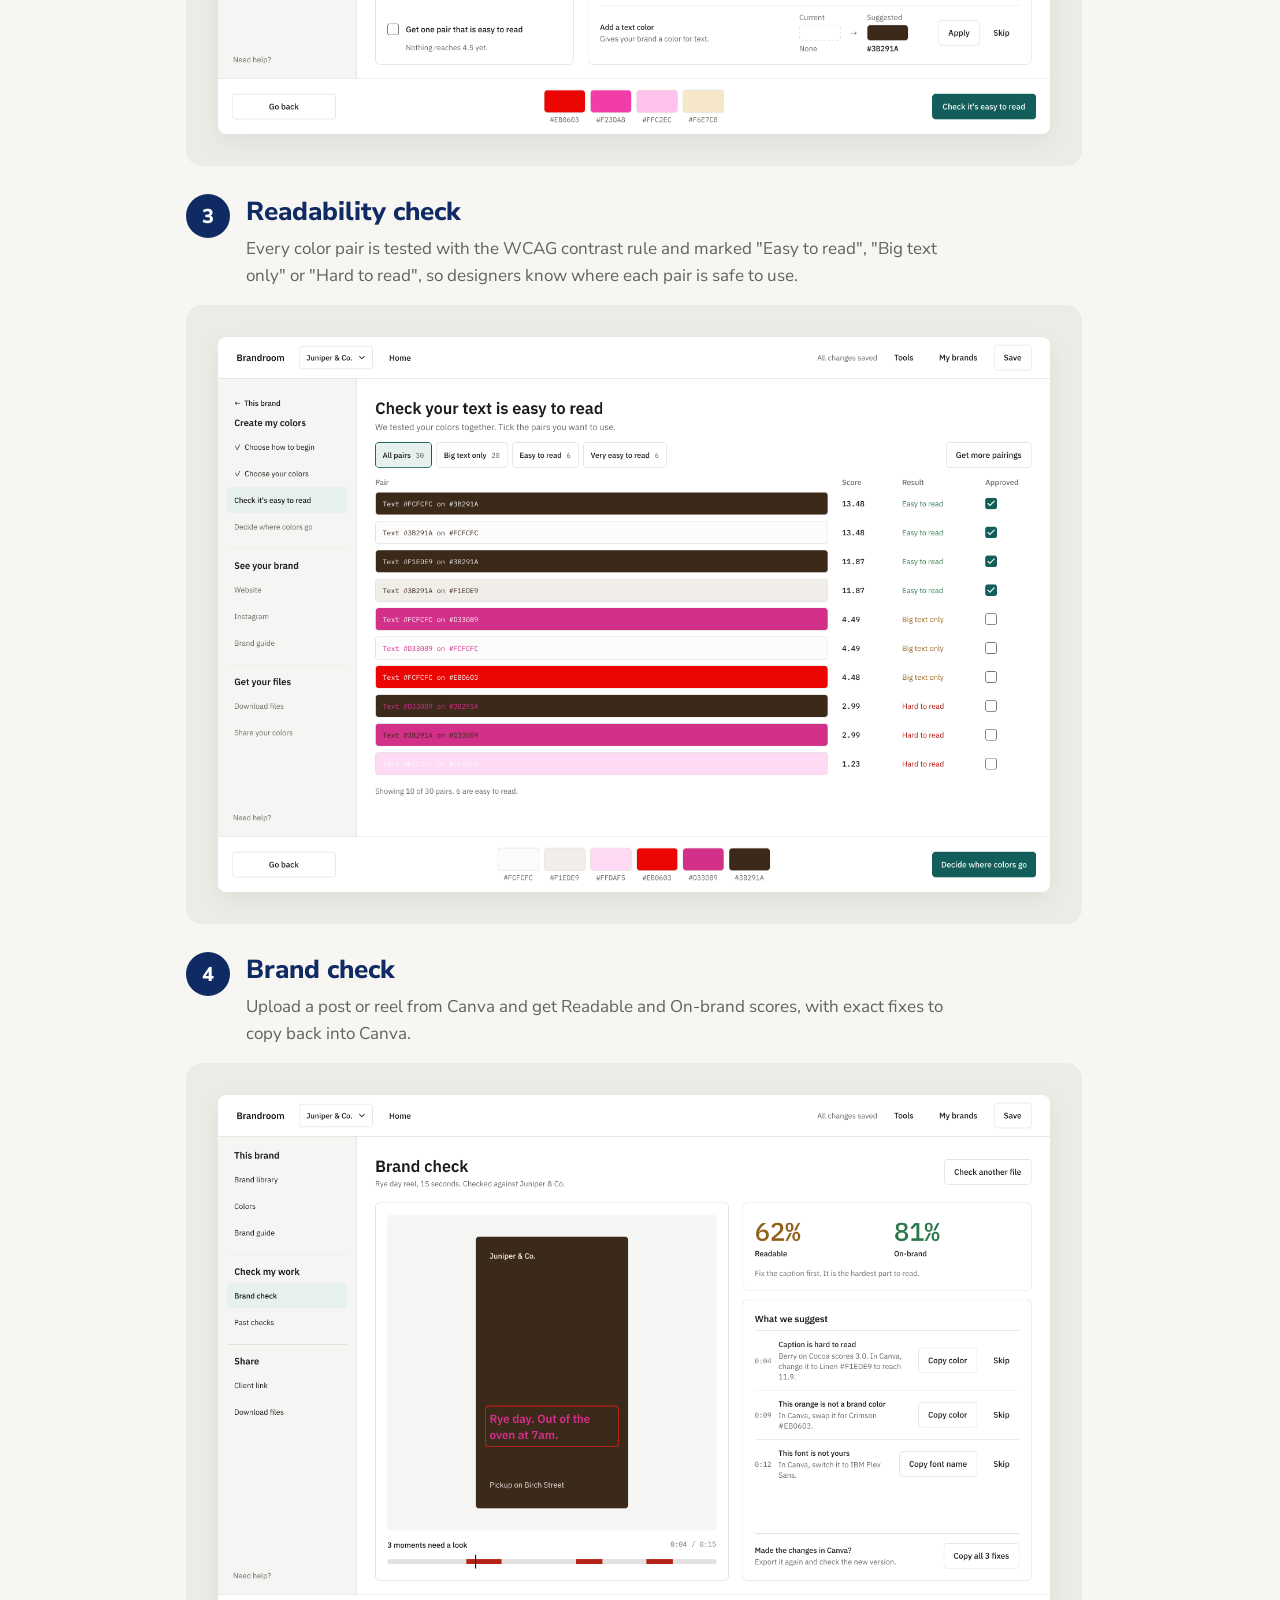
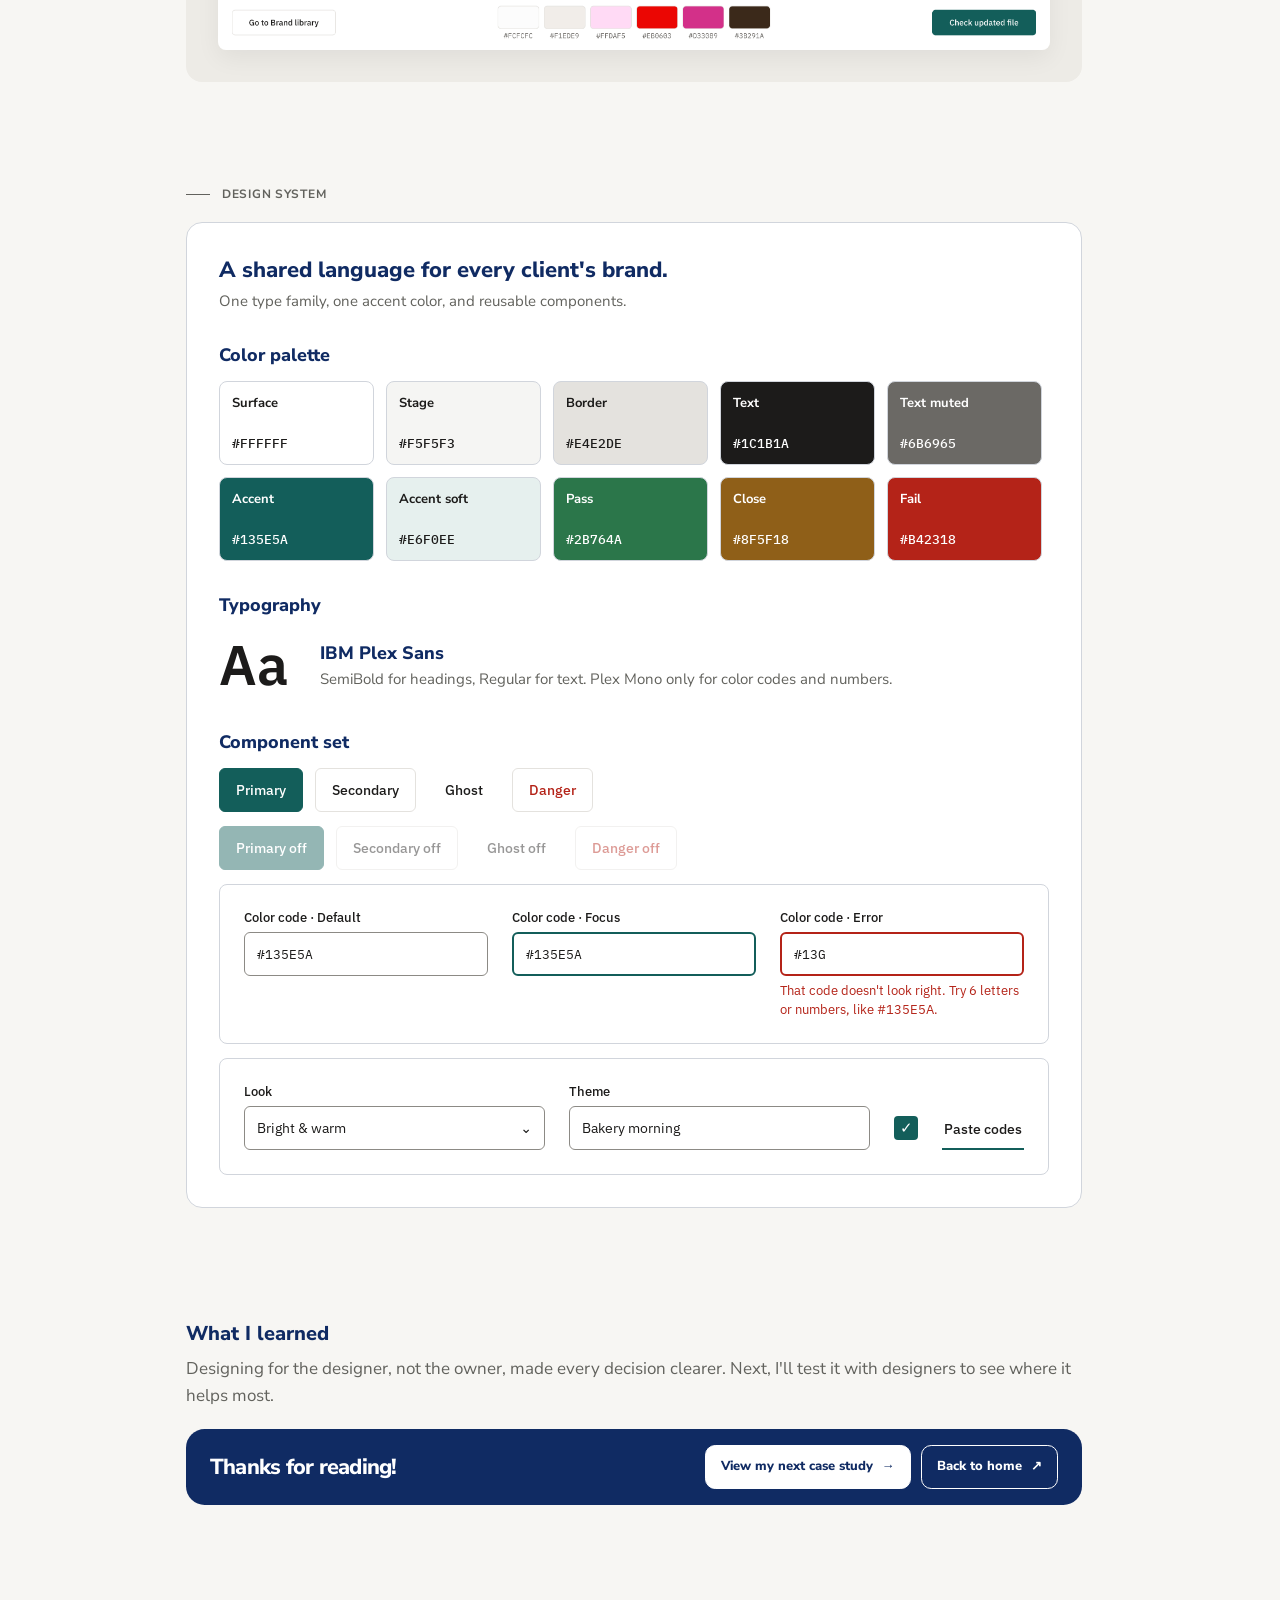
==== commit f5e67483: "Back from a case study lands on the stack with that folder lifted, no flicker Back to home and the b" ====
--- a/brandroom/index.html
+++ b/brandroom/index.html
@@ -163,7 +163,7 @@
       <div class="closing-navigation">
         <div class="closing-actions">
           <a class="closing-button closing-button--primary" href="/drexel-works/">View my next case study <span aria-hidden="true">→</span></a>
-          <a class="closing-button closing-button--secondary" href="/">Back to my website <span aria-hidden="true">↗</span></a>
+          <a class="closing-button closing-button--secondary" href="/">Back to home <span aria-hidden="true">↗</span></a>
         </div>
       </div>
     </section>
